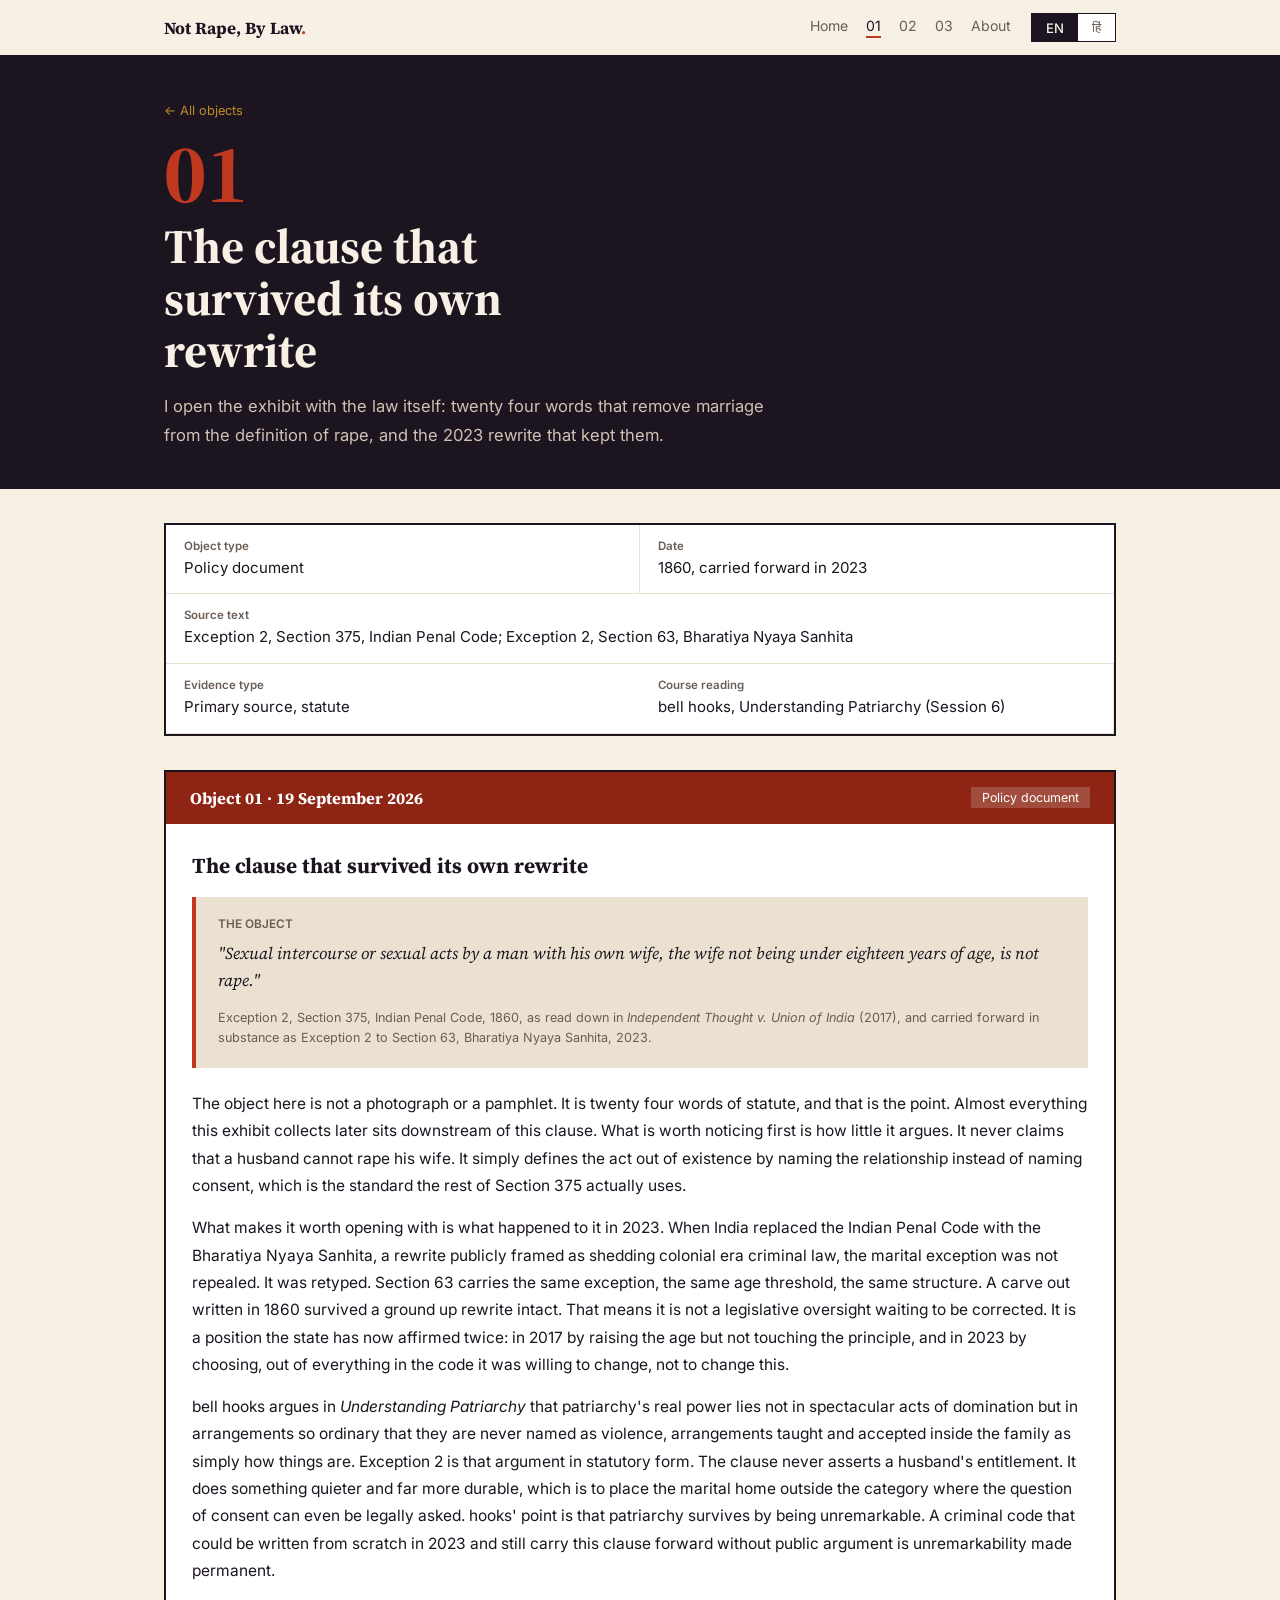
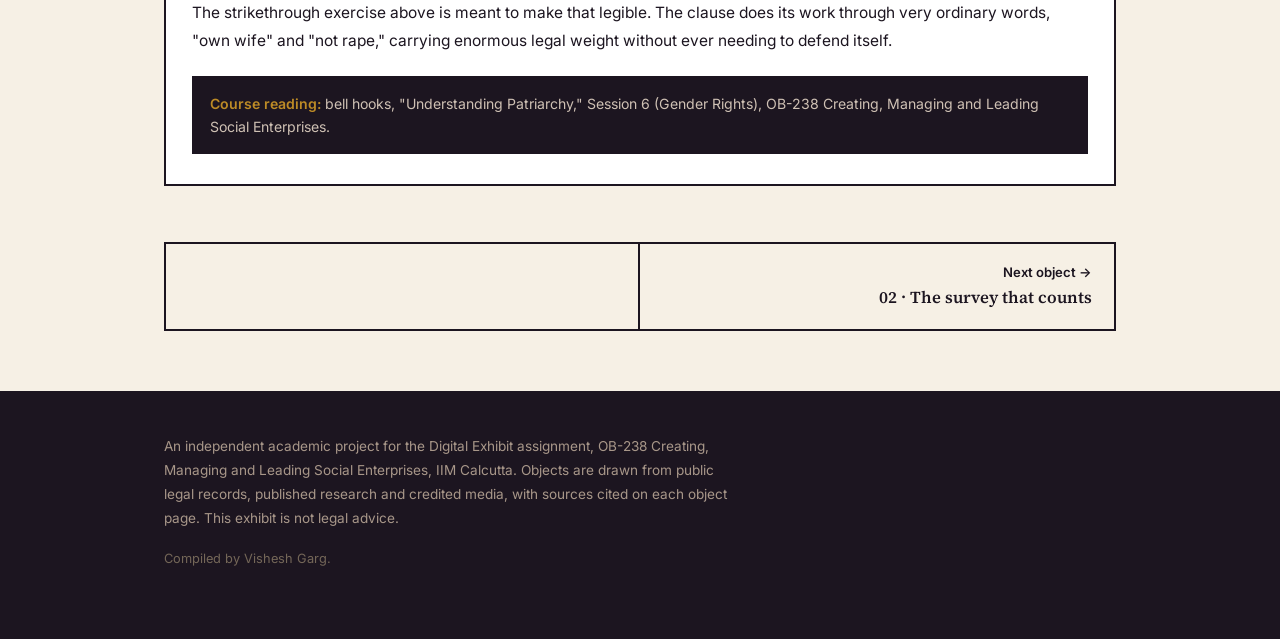
==== object-01.html @ ee9469d3 "Add files via upload" ====
<!DOCTYPE html>
<html lang="en">
<head>
<meta charset="UTF-8">
<meta name="viewport" content="width=device-width, initial-scale=1, viewport-fit=cover">
<title>Object 01. The clause that survived its own rewrite</title>
<link rel="preconnect" href="https://fonts.googleapis.com">
<link rel="preconnect" href="https://fonts.gstatic.com" crossorigin>
<link href="https://fonts.googleapis.com/css2?family=Source+Serif+4:ital,opsz,wght@0,8..60,400;0,8..60,600;0,8..60,700;1,8..60,400&family=Inter:wght@400;500;600;700&family=Tiro+Devanagari+Hindi:ital@0;1&display=swap" rel="stylesheet">
<link rel="stylesheet" href="styles.css">
</head>
<body class="lang-en">
<header class="nav">
  <div class="nav-in">
    <a class="brand" href="index.html">Not Rape, By Law<span class="dot">.</span></a>
    <div class="nav-right">
      <nav class="nav-links"><a href="index.html"><span data-lang="en">Home</span><span data-lang="hi">मुखपृष्ठ</span></a><a href="object-01.html" class="here"><span data-lang="en">01</span><span data-lang="hi">01</span></a><a href="object-02.html"><span data-lang="en">02</span><span data-lang="hi">02</span></a><a href="object-03.html"><span data-lang="en">03</span><span data-lang="hi">03</span></a><a href="index.html#about"><span data-lang="en">About</span><span data-lang="hi">परिचय</span></a></nav>
      <div class="lang-toggle" role="group" aria-label="Language">
        <button id="btn-en" class="on" onclick="setLang('en')">EN</button>
        <button id="btn-hi" onclick="setLang('hi')">हिं</button>
      </div>
    </div>
  </div>
</header>
<main id="top">
<section class="ohero"><div class="wrap">
  <p class="crumb"><a href="index.html#objects"><span data-lang="en">&larr; All objects</span><span data-lang="hi">&larr; सभी वस्तुएँ</span></a></p>
  <div class="bignum">01</div>
  <h1 data-lang="en">The clause that survived its own rewrite</h1><h1 data-lang="hi">वह धारा जो अपने ही पुनर्लेखन से बच निकली</h1>
  <p class="dek" data-lang="en">I open the exhibit with the law itself: twenty four words that remove marriage from the definition of rape, and the 2023 rewrite that kept them.</p><p class="dek" data-lang="hi">मैं प्रदर्शनी की शुरुआत कानून से करता हूँ: चौबीस शब्द जो विवाह को बलात्कार की परिभाषा से बाहर कर देते हैं, और 2023 का पुनर्लेखन जिसने उन्हें बनाए रखा।</p>
</div></section><section class="sec" style="padding-top:0"><div class="wrap"><div class="label-grid"><div class="lg-cell"><p class="k"><span data-lang="en">Object type</span><span data-lang="hi">वस्तु का प्रकार</span></p><p class="v"><span data-lang="en">Policy document</span><span data-lang="hi">नीति दस्तावेज़</span></p></div><div class="lg-cell"><p class="k"><span data-lang="en">Date</span><span data-lang="hi">तिथि</span></p><p class="v"><span data-lang="en">1860, carried forward in 2023</span><span data-lang="hi">1860, 2023 में आगे बढ़ाई गई</span></p></div><div class="lg-cell wide"><p class="k"><span data-lang="en">Source text</span><span data-lang="hi">मूल पाठ</span></p><p class="v"><span data-lang="en">Exception 2, Section 375, Indian Penal Code; Exception 2, Section 63, Bharatiya Nyaya Sanhita</span><span data-lang="hi">अपवाद 2, धारा 375, भारतीय दंड संहिता; अपवाद 2, धारा 63, भारतीय न्याय संहिता</span></p></div><div class="lg-cell"><p class="k"><span data-lang="en">Evidence type</span><span data-lang="hi">साक्ष्य का प्रकार</span></p><p class="v"><span data-lang="en">Primary source, statute</span><span data-lang="hi">प्राथमिक स्रोत, कानून</span></p></div><div class="lg-cell"><p class="k"><span data-lang="en">Course reading</span><span data-lang="hi">पाठ्यक्रम पठन</span></p><p class="v"><span data-lang="en">bell hooks, Understanding Patriarchy (Session 6)</span><span data-lang="hi">बेल हुक्स, अंडरस्टैंडिंग पैट्रिआर्की (सत्र 6)</span></p></div></div><div style="height:34px"></div><div class="card">
      <div class="card-top">
        <span class="card-no">
          <span data-lang="en">Object 01 · 19 September 2026</span>
          <span data-lang="hi">वस्तु 01 · 19 सितम्बर 2026</span>
        </span>
        <span class="card-kind">
          <span data-lang="en">Policy document</span><span data-lang="hi">नीति दस्तावेज़</span>
        </span>
      </div>
      <div class="card-body">
        <h3 data-lang="en">The clause that survived its own rewrite</h3>
        <h3 data-lang="hi">वह धारा जो अपने ही पुनर्लेखन से बच निकली</h3>

        <div class="obj">
          <p class="obj-label"><span data-lang="en">THE OBJECT</span><span data-lang="hi">वस्तु</span></p>
          <blockquote data-lang="en">
            "Sexual intercourse or sexual acts by a man with his own wife, the wife not
            being under eighteen years of age, is not rape."
          </blockquote>
          <blockquote data-lang="hi">
            "किसी पुरुष द्वारा अपनी ही पत्नी के साथ संभोग या यौन कृत्य, जबकि पत्नी अठारह वर्ष से कम
            आयु की न हो, बलात्कार नहीं है।"
          </blockquote>
          <cite>
            Exception 2, Section 375, Indian Penal Code, 1860, as read down in
            <em>Independent Thought v. Union of India</em> (2017), and carried forward in
            substance as Exception 2 to Section 63, Bharatiya Nyaya Sanhita, 2023.
          </cite>
        </div>

        <div class="body" data-lang="en">
          <p>
            The object here is not a photograph or a pamphlet. It is twenty four words of
            statute, and that is the point. Almost everything this exhibit collects later
            sits downstream of this clause. What is worth noticing first is how little it
            argues. It never claims that a husband cannot rape his wife. It simply defines
            the act out of existence by naming the relationship instead of naming consent,
            which is the standard the rest of Section 375 actually uses.
          </p>
          <p>
            What makes it worth opening with is what happened to it in 2023. When India
            replaced the Indian Penal Code with the Bharatiya Nyaya Sanhita, a rewrite
            publicly framed as shedding colonial era criminal law, the marital exception
            was not repealed. It was retyped. Section 63 carries the same exception, the
            same age threshold, the same structure. A carve out written in 1860 survived a
            ground up rewrite intact. That means it is not a legislative oversight waiting
            to be corrected. It is a position the state has now affirmed twice: in 2017 by
            raising the age but not touching the principle, and in 2023 by choosing, out
            of everything in the code it was willing to change, not to change this.
          </p>
          <p>
            bell hooks argues in <em>Understanding Patriarchy</em> that patriarchy's real
            power lies not in spectacular acts of domination but in arrangements so
            ordinary that they are never named as violence, arrangements taught and
            accepted inside the family as simply how things are. Exception 2 is that
            argument in statutory form. The clause never asserts a husband's entitlement.
            It does something quieter and far more durable, which is to place the marital
            home outside the category where the question of consent can even be legally
            asked. hooks' point is that patriarchy survives by being unremarkable. A
            criminal code that could be written from scratch in 2023 and still carry this
            clause forward without public argument is unremarkability made permanent.
          </p>
          <p>
            The strikethrough exercise above is meant to make that legible. The clause does
            its work through very ordinary words, "own wife" and "not rape," carrying
            enormous legal weight without ever needing to defend itself.
          </p>
        </div>

        <div class="body" data-lang="hi">
          <p>
            यहाँ प्रस्तुत वस्तु कोई तस्वीर या पर्चा नहीं है। यह कानून के चौबीस शब्द हैं, और यही
            इसकी अहमियत है। इस प्रदर्शनी में आगे जो कुछ आएगा, लगभग वह सब इसी धारा से निकलता है।
            सबसे पहले ध्यान देने की बात यह है कि यह धारा कितना कम तर्क देती है। यह कभी यह दावा नहीं
            करती कि पति अपनी पत्नी का बलात्कार कर ही नहीं सकता। यह बस सहमति का नाम लेने के बजाय
            रिश्ते का नाम लेकर उस कृत्य को परिभाषा से बाहर कर देती है, जबकि सहमति ही वह कसौटी है जो
            धारा 375 बाकी हर जगह इस्तेमाल करती है।
          </p>
          <p>
            इसे पहली वस्तु बनाने की वजह 2023 में घटी बात है। जब भारत ने भारतीय दंड संहिता की जगह
            भारतीय न्याय संहिता लाई, एक ऐसा पुनर्लेखन जिसे सार्वजनिक रूप से औपनिवेशिक आपराधिक कानून
            से मुक्ति के रूप में पेश किया गया, तब वैवाहिक अपवाद हटाया नहीं गया। उसे दोबारा टाइप कर
            दिया गया। धारा 63 वही अपवाद, वही आयु-सीमा, वही ढाँचा दोहराती है। 1860 में लिखा गया एक
            अपवाद पूरी तरह नए सिरे से लिखे गए कानून में ज्यों का त्यों बच गया। इसका अर्थ है कि यह
            कोई विधायी चूक नहीं है जो सुधार की प्रतीक्षा में हो। यह एक ऐसा रुख है जिसकी पुष्टि राज्य
            अब दो बार कर चुका है: 2017 में आयु बढ़ाकर, पर सिद्धांत को छुए बिना, और 2023 में, पूरे
            कानून में इतना कुछ बदलने को तैयार होते हुए भी इसे न बदलने का चुनाव करके।
          </p>
          <p>
            बेल हुक्स <em>अंडरस्टैंडिंग पैट्रिआर्की</em> में तर्क देती हैं कि पितृसत्ता की असली ताकत
            वर्चस्व के नाटकीय कृत्यों में नहीं, बल्कि उन व्यवस्थाओं में है जो इतनी सामान्य हैं कि
            उन्हें कभी हिंसा कहा ही नहीं जाता, जो परिवार के भीतर सिखाई और स्वीकारी जाती हैं, मानो
            चीज़ें ऐसी ही होती हैं। अपवाद 2 उसी तर्क का कानूनी रूप है। यह धारा पति के अधिकार का दावा
            कभी नहीं करती। यह उससे कहीं शांत और कहीं टिकाऊ काम करती है, वैवाहिक घर को उस श्रेणी से
            ही बाहर रख देती है जहाँ सहमति का सवाल कानूनी रूप से पूछा जा सके। हुक्स का मत है कि
            पितृसत्ता सामान्य दिखकर ही टिकती है। जो आपराधिक कानून 2023 में नए सिरे से लिखा जा सके और
            फिर भी इस धारा को बिना किसी सार्वजनिक बहस के आगे ले जाए, वह उसी सामान्यता को स्थायी बना
            देता है।
          </p>
          <p>
            ऊपर दिया गया स्ट्राइकथ्रू अभ्यास इसी को दिखाने के लिए है। यह धारा बेहद साधारण शब्दों,
            "अपनी ही पत्नी" और "बलात्कार नहीं", के ज़रिए इतना भारी कानूनी बोझ ढोती है, और उसके लिए
            कभी अपना बचाव करने की ज़रूरत भी महसूस नहीं करती।
          </p>
        </div>

        <div class="readtag">
          <strong><span data-lang="en">Course reading:</span><span data-lang="hi">पाठ्यक्रम पठन:</span></strong>
          <span data-lang="en">
            bell hooks, "Understanding Patriarchy," Session 6 (Gender Rights), OB-238
            Creating, Managing and Leading Social Enterprises.
          </span>
          <span data-lang="hi">
            बेल हुक्स, "अंडरस्टैंडिंग पैट्रिआर्की", सत्र 6 (जेंडर राइट्स), OB-238।
          </span>
        </div>
      </div>
    </div>

    <nav class="pager" aria-label="Objects"><span class="pg-empty" aria-hidden="true"></span><a href="object-02.html" class="right"><span data-lang="en">Next object &rarr;</span><span data-lang="hi">अगली वस्तु &rarr;</span><span class="pg-t"><span data-lang="en">02 · The survey that counts</span><span data-lang="hi">02 · वह सर्वेक्षण जो गिनता है</span></span></a></nav></div></section>
</main>
<footer>
  <div class="wrap">
    <p data-lang="en">An independent academic project for the Digital Exhibit assignment, OB-238 Creating, Managing and Leading Social Enterprises, IIM Calcutta. Objects are drawn from public legal records, published research and credited media, with sources cited on each object page. This exhibit is not legal advice.</p>
    <p data-lang="hi">यह OB-238 क्रिएटिंग, मैनेजिंग एंड लीडिंग सोशल एंटरप्राइजेज़, आईआईएम कलकत्ता के डिजिटल एग्ज़िबिट असाइनमेंट के लिए एक स्वतंत्र शैक्षणिक परियोजना है। वस्तुएँ सार्वजनिक कानूनी अभिलेखों, प्रकाशित शोध और श्रेय-सहित मीडिया से ली गई हैं, और स्रोत हर वस्तु के पृष्ठ पर दिए गए हैं। यह कानूनी सलाह नहीं है।</p>
    <p class="cr">Compiled by Vishesh Garg.</p>
  </div>
</footer>
<script src="site.js"></script>

</body>
</html>
---- styles.css ----
:root{
    --night:#1C1520;
    --ivory:#F6F0E5;
    --ivory2:#EBE1D0;
    --haldi:#BD8B26;
    --mehendi:#4E6144;
    --sindoor:#C0391F;
    --sindoor-dp:#8E2413;
    --ash:#6A5D55;
    --hair:#D7C9B4;
    --serif:'Source Serif 4',Georgia,serif;
    --sans:'Inter',-apple-system,'Segoe UI',sans-serif;
    --deva:'Tiro Devanagari Hindi','Noto Sans Devanagari',serif;
    box-sizing:border-box;
    padding-top:env(safe-area-inset-top,0px);
    padding-bottom:env(safe-area-inset-bottom,0px);
  }
  *{box-sizing:inherit}
  html{scroll-behavior:smooth;scroll-padding-top:calc(76px + env(safe-area-inset-top,0px))}
  body{margin:0;background:var(--ivory);color:var(--night);font-family:var(--sans)}
  ::selection{background:var(--sindoor);color:#fff}
  img,svg{max-width:100%;display:block}
  .wrap{max-width:1000px;margin:0 auto;padding:0 24px}

  [data-lang]{display:none}
  body.lang-en [data-lang="en"]{display:block}
  body.lang-hi [data-lang="hi"]{display:block}
  span[data-lang],em[data-lang]{display:none}
  body.lang-en span[data-lang="en"],body.lang-en em[data-lang="en"]{display:inline}
  body.lang-hi span[data-lang="hi"],body.lang-hi em[data-lang="hi"]{display:inline}
  body.lang-hi [data-lang="hi"]{font-family:var(--deva);line-height:1.8}

  header.nav{position:sticky;top:env(safe-area-inset-top,0px);z-index:60;background:rgba(246,240,229,.96);backdrop-filter:blur(8px);border-bottom:2px solid var(--night)}
  .nav-in{max-width:1000px;margin:0 auto;padding:13px 24px;display:flex;justify-content:space-between;align-items:center;gap:14px;flex-wrap:wrap}
  .brand{font-family:var(--serif);font-weight:700;font-size:1.06rem;text-decoration:none;color:var(--night)}
  .brand .dot{color:var(--sindoor)}
  .nav-right{display:flex;align-items:center;gap:20px;flex-wrap:wrap}
  .nav-links{display:flex;gap:18px;font-size:.88rem}
  .nav-links a{text-decoration:none;color:var(--ash);padding-bottom:2px;border-bottom:2px solid transparent;transition:.15s}
  .nav-links a:hover{color:var(--night);border-color:var(--sindoor)}
  .lang-toggle{display:flex;border:1.5px solid var(--night);overflow:hidden;background:#fff}
  .lang-toggle button{border:0;background:none;padding:5px 14px;font-size:.82rem;cursor:pointer;color:var(--ash);font-family:var(--sans);font-weight:500}
  .lang-toggle button.on{background:var(--night);color:var(--ivory)}
  .lang-toggle button:focus-visible{outline:2px solid var(--sindoor);outline-offset:2px}

  /* HERO */
  .hero{background:var(--night);color:var(--ivory);padding:54px 0 0;position:relative;overflow:hidden}
  .hero-grid{display:grid;grid-template-columns:1.12fr .88fr;gap:46px;align-items:end;position:relative}
  @media(max-width:780px){.hero-grid{grid-template-columns:1fr;gap:30px}}
  .kicker{font-size:.8rem;color:var(--haldi);font-weight:600;margin:0 0 15px}
  .hero h1{font-family:var(--serif);font-size:clamp(2rem,4.8vw,3.3rem);line-height:1.06;font-weight:700;margin:0 0 22px;letter-spacing:-.015em;max-width:16ch}
  body.lang-hi .hero h1{font-family:var(--deva);font-size:clamp(1.55rem,3.6vw,2.35rem);line-height:1.45}
  .hero .lede{font-size:1.02rem;line-height:1.72;color:#CFC1B4;max-width:52ch;margin:0 0 36px}
  .hero-poster img{width:100%;box-shadow:0 -4px 50px rgba(0,0,0,.55)}
  .poster-cap{font-size:.74rem;color:#948479;padding:11px 0 14px;line-height:1.55}

  /* CHAIN MOTIF BANDS */
  .chainband{background:var(--night);padding:0 0 10px;overflow:hidden}
  .chainband svg{width:100%;height:auto;display:block}
  .motif-cap{max-width:1000px;margin:0 auto;padding:6px 24px 16px;font-size:.73rem;color:#8E8075;line-height:1.55}
  .divider{background:var(--ivory2);border-top:2px solid var(--night);border-bottom:2px solid var(--night);padding:16px 0;margin:60px 0 0}
  .divider svg{width:100%;max-width:820px;margin:0 auto;height:auto}

  /* TILES */
  .tiles{display:grid;grid-template-columns:repeat(4,1fr);border-top:2px solid var(--night);border-bottom:2px solid var(--night)}
  @media(max-width:820px){.tiles{grid-template-columns:repeat(2,1fr)}}
  @media(max-width:460px){.tiles{grid-template-columns:1fr}}
  .tile{position:relative;padding:28px 22px 36px;text-decoration:none;color:#fff;display:block;transition:filter .2s;border-right:2px solid var(--night);overflow:hidden}
  .tile:last-child{border-right:0}
  @media(max-width:820px){.tile:nth-child(2n){border-right:0}.tile:nth-child(-n+2){border-bottom:2px solid var(--night)}}
  @media(max-width:460px){.tile{border-right:0;border-bottom:2px solid var(--night)}.tile:last-child{border-bottom:0}}
  .tile:hover{filter:brightness(1.13)}
  .tile:focus-visible{outline:3px solid var(--haldi);outline-offset:-3px}
  .t1{background:var(--sindoor-dp)} .t2{background:#2E2436} .t3{background:var(--mehendi)} .t4{background:var(--haldi)}
  .tile .ic{width:34px;height:34px;margin-bottom:14px;opacity:.88}
  .tile h3{font-family:var(--serif);font-size:1.12rem;font-weight:700;margin:0 0 8px;line-height:1.25}
  body.lang-hi .tile h3{font-family:var(--deva);font-size:1rem}
  .tile p{font-size:.85rem;line-height:1.55;margin:0;opacity:.93}

  /* SECTIONS */
  .sec{padding:60px 0 0}
  .sec-head h2{font-family:var(--serif);font-size:1.72rem;font-weight:700;margin:0 0 10px;letter-spacing:-.01em}
  body.lang-hi .sec-head h2{font-family:var(--deva);font-size:1.45rem}
  .sec-head .sub{color:var(--ash);max-width:60ch;line-height:1.65;margin:0 0 32px;font-size:.96rem}

  .two{display:grid;grid-template-columns:1fr 1fr;gap:36px}
  @media(max-width:680px){.two{grid-template-columns:1fr}}
  .two h3{font-family:var(--serif);font-size:1.08rem;font-weight:700;margin:0 0 9px}
  body.lang-hi .two h3{font-family:var(--deva)}
  .two p{color:var(--ash);line-height:1.72;font-size:.95rem;margin:0}

  /* STATUTE */
  .statute-box{background:var(--night);color:var(--ivory);padding:34px 32px 30px;position:relative;overflow:hidden;border:2px solid var(--night)}
  .si-label{font-size:.76rem;color:var(--haldi);margin:0 0 18px}
  .si-text{font-family:var(--serif);font-size:clamp(1.06rem,2.4vw,1.36rem);line-height:1.65;font-style:italic;margin:0}
  body.lang-hi .si-text{font-family:var(--deva);font-style:normal;line-height:1.9}
  .si-strike{cursor:pointer;border-bottom:1px dotted #8c8376;transition:color .25s;padding:0 1px}
  .si-strike:hover{color:#E7A38F}
  .si-strike.struck{color:#8c8376;text-decoration:line-through;text-decoration-color:var(--sindoor);text-decoration-thickness:3px}
  .si-note{margin:16px 0 0;font-size:.9rem;line-height:1.68;color:#D6C8BA;min-height:70px;border-left:3px solid var(--sindoor);padding-left:15px}
  .si-note:empty{border-left-color:#362C3C}
  body.lang-hi .si-note{font-family:var(--deva)}
  .si-hint{font-size:.77rem;color:#8E8075;margin:16px 0 0}

  /* TIMELINE */
  .lawbox{border:2px solid var(--night);background:#fff;padding:30px 26px 12px}
  .track{position:relative;height:3px;background:var(--ivory2);margin:0 10px}
  .pts{display:flex;justify-content:space-between;margin:0 0 22px}
  .pt{display:flex;flex-direction:column;align-items:center;width:19%;cursor:pointer;background:none;border:0;padding:0;font-family:var(--sans)}
  .pt .lnk{width:26px;height:15px;border:2.5px solid var(--ash);border-radius:8px;margin-top:-9px;margin-bottom:11px;transition:.18s;background:#fff}
  .pt:hover .lnk,.pt.on .lnk{border-color:var(--sindoor);background:var(--sindoor)}
  .pt .y{font-size:.83rem;font-weight:700;color:var(--ash);transition:.18s}
  .pt.on .y{color:var(--sindoor)}
  .pt:focus-visible{outline:2px solid var(--sindoor);outline-offset:3px}
  .lawdet{border-top:2px solid var(--ivory2);padding:22px 2px 26px;font-size:.94rem;line-height:1.72;min-height:132px}
  .lawdet strong{font-family:var(--serif);font-size:1.06rem;display:block;margin-bottom:8px;color:var(--sindoor-dp)}
  body.lang-hi .lawdet,body.lang-hi .lawdet strong{font-family:var(--deva)}
  @media(max-width:620px){.pts{flex-wrap:wrap;gap:18px 0}.pt{width:33%}.track{display:none}}

  /* ARCHIVE */
  .counter{display:inline-block;background:var(--night);color:var(--ivory);font-size:.78rem;font-weight:600;padding:5px 14px;margin-bottom:18px}
  .card{border:2px solid var(--night);background:#fff;margin-bottom:26px}
  .card-top{background:var(--sindoor-dp);color:#fff;padding:15px 24px;display:flex;justify-content:space-between;align-items:center;gap:12px;flex-wrap:wrap}
  .card-top.next{background:#2E2436}
  .card-no{font-family:var(--serif);font-size:1.02rem;font-weight:700}
  .card-kind{font-size:.78rem;background:rgba(255,255,255,.18);padding:3px 11px}
  .card-body{padding:28px 26px 30px}
  .card-body h3{font-family:var(--serif);font-size:1.34rem;font-weight:700;margin:0 0 18px;line-height:1.3}
  body.lang-hi .card-body h3{font-family:var(--deva);font-size:1.18rem}
  .obj{background:var(--ivory2);border-left:4px solid var(--sindoor);padding:20px 22px;margin-bottom:22px}
  .obj-label{font-size:.74rem;color:var(--ash);margin:0 0 10px;font-weight:600}
  .obj blockquote{margin:0;font-family:var(--serif);font-style:italic;font-size:1.04rem;line-height:1.6}
  body.lang-hi .obj blockquote{font-family:var(--deva);font-style:normal}
  .obj cite{display:block;font-style:normal;font-family:var(--sans);font-size:.79rem;color:var(--ash);margin-top:13px;line-height:1.6}
  .body p{line-height:1.76;font-size:.97rem;margin:0 0 15px}
  .body p:last-child{margin-bottom:0}
  .readtag{margin-top:22px;padding:16px 18px;background:var(--night);color:#CFC1B4;font-size:.88rem;line-height:1.65}
  .readtag strong{color:var(--haldi);font-weight:600}
  .nextnote{font-size:.95rem;line-height:1.76;color:var(--ash)}

  /* DATA VIZ */
  .datapanel{background:#fff;border:2px solid var(--night);margin:22px 0;padding:0;overflow:hidden}
  .dp-head{background:var(--night);color:var(--ivory);padding:14px 22px;font-size:.82rem;font-weight:600}
  .dp-body{padding:24px 22px 20px}
  .bigstat{display:grid;grid-template-columns:auto 1fr;gap:22px;align-items:center;padding:22px}
  .bigstat .num{font-family:var(--serif);font-size:clamp(2.6rem,6vw,4rem);font-weight:700;color:var(--sindoor);line-height:1}
  .bigstat .desc{font-size:.95rem;line-height:1.65;color:var(--ash)}
  @media(max-width:500px){.bigstat{grid-template-columns:1fr;text-align:center}}
  .hbar{margin:10px 0 14px}
  .hbar-row{display:flex;align-items:center;gap:12px;margin:0 0 12px}
  .hbar-label{width:110px;flex-shrink:0;font-size:.84rem;text-align:right;color:var(--ash)}
  @media(max-width:500px){.hbar-label{width:80px;font-size:.78rem}}
  .hbar-track{flex:1;height:28px;background:var(--ivory2);position:relative;overflow:hidden}
  .hbar-fill{height:100%;display:flex;align-items:center;padding:0 10px;font-size:.82rem;font-weight:600;color:#fff;white-space:nowrap;transition:width .6s}
  .hbar-fill.physical{background:var(--sindoor);width:56.6%}
  .hbar-fill.emotional{background:var(--haldi);width:28.2%;color:var(--night)}
  .hbar-fill.sexual{background:var(--night);width:12.2%}
  .compare{display:grid;grid-template-columns:1fr 1fr;gap:16px;margin:8px 0 10px}
  @media(max-width:500px){.compare{grid-template-columns:1fr}}
  .cmp-card{border:1.5px solid var(--hair);padding:16px 18px}
  .cmp-card .cmp-label{font-size:.78rem;color:var(--ash);margin:0 0 6px}
  .cmp-card .cmp-nums{display:flex;align-items:baseline;gap:10px}
  .cmp-card .cmp-hi{font-family:var(--serif);font-size:1.5rem;font-weight:700;color:var(--sindoor)}
  .cmp-card .cmp-lo{font-family:var(--serif);font-size:1.5rem;font-weight:700;color:var(--mehendi)}
  .cmp-card .cmp-vs{font-size:.82rem;color:var(--ash)}
  .dp-cite{font-size:.74rem;color:var(--ash);padding:0 22px 16px;line-height:1.55}

  footer{background:var(--night);color:#A89789;padding:44px 0 56px;margin-top:60px}
  footer p{font-size:.85rem;line-height:1.75;max-width:64ch;margin:0 0 12px}
  footer .cr{font-size:.8rem;color:#746758;margin-top:18px}
  body.lang-hi footer p{font-family:var(--deva)}

  /* ===== MULTI-PAGE + OBJECT PAGES ===== */
  .nav-links a.here{color:var(--night);border-color:var(--sindoor)}

  /* timeline: scrollable row of years */
  .track{display:none}
  .pts{display:flex;gap:0;overflow-x:auto;margin:0 0 20px;padding:0 0 6px;border-top:3px solid var(--ivory2);-webkit-overflow-scrolling:touch}
  .pt{flex:1 0 64px;width:auto}
  @media(max-width:620px){.pts{flex-wrap:nowrap;gap:0}.pt{width:auto}}

  /* object cards on home */
  .objgrid{display:grid;grid-template-columns:repeat(2,1fr);gap:0;border:2px solid var(--night)}
  @media(max-width:700px){.objgrid{grid-template-columns:1fr}}
  .objcard{display:block;text-decoration:none;color:var(--night);background:#fff;padding:26px 24px 28px;border-right:2px solid var(--night);border-bottom:2px solid var(--night);transition:background .15s}
  .objcard:nth-child(2n){border-right:0}
  .objcard:nth-last-child(-n+2){border-bottom:0}
  @media(max-width:700px){.objcard{border-right:0!important;border-bottom:2px solid var(--night)!important}.objcard:last-child{border-bottom:0!important}}
  a.objcard:hover{background:var(--ivory2)}
  a.objcard:focus-visible{outline:3px solid var(--haldi);outline-offset:-3px}
  .objcard .ob-no{font-family:var(--serif);font-size:2.2rem;font-weight:700;color:var(--sindoor);line-height:1;margin-bottom:12px}
  .objcard.soon .ob-no{color:var(--hair)}
  .objcard .ob-kind{font-size:.74rem;font-weight:600;color:var(--ash);margin-bottom:8px}
  .objcard h3{font-family:var(--serif);font-size:1.18rem;font-weight:700;margin:0 0 10px;line-height:1.3}
  body.lang-hi .objcard h3{font-family:var(--deva);font-size:1.05rem}
  .objcard p{font-size:.9rem;line-height:1.62;color:var(--ash);margin:0 0 14px}
  .objcard .go{font-size:.84rem;font-weight:600;color:var(--sindoor-dp)}

  /* object page hero */
  .ohero{background:var(--night);color:var(--ivory);padding:46px 0 40px}
  .ohero .crumb{font-size:.8rem;margin:0 0 18px}
  .ohero .crumb a{color:var(--haldi);text-decoration:none}
  .ohero .crumb a:hover{text-decoration:underline}
  .ohero .bignum{font-family:var(--serif);font-size:clamp(3rem,8vw,5.2rem);font-weight:700;color:var(--sindoor);line-height:.9;margin:0 0 10px}
  .ohero h1{font-family:var(--serif);font-size:clamp(1.9rem,4.6vw,3rem);line-height:1.08;font-weight:700;margin:0 0 16px;max-width:20ch}
  body.lang-hi .ohero h1{font-family:var(--deva);font-size:clamp(1.5rem,3.6vw,2.3rem);line-height:1.45}
  .ohero .dek{font-size:1.04rem;line-height:1.7;color:#CFC1B4;max-width:60ch;margin:0}

  /* museum label */
  .label-grid{display:grid;grid-template-columns:repeat(2,1fr);border:2px solid var(--night);background:#fff;margin:34px 0 0}
  @media(max-width:620px){.label-grid{grid-template-columns:1fr}}
  .lg-cell{padding:14px 18px;border-bottom:1.5px solid var(--ivory2);border-right:1.5px solid var(--ivory2)}
  .lg-cell:nth-child(2n){border-right:0}
  .lg-cell .k{font-size:.72rem;font-weight:600;color:var(--ash);margin:0 0 4px}
  .lg-cell .v{font-size:.94rem;line-height:1.5;margin:0}
  .lg-cell.wide{grid-column:1/-1;border-right:0}

  /* stat strip */
  .stats{display:grid;grid-template-columns:repeat(3,1fr);border:2px solid var(--night);border-top:0;background:var(--ivory2)}
  @media(max-width:620px){.stats{grid-template-columns:1fr}}
  .stat{padding:20px 18px;border-right:1.5px solid var(--hair)}
  .stat:last-child{border-right:0}
  @media(max-width:620px){.stat{border-right:0;border-bottom:1.5px solid var(--hair)}.stat:last-child{border-bottom:0}}
  .stat .n{font-family:var(--serif);font-size:2rem;font-weight:700;color:var(--sindoor);line-height:1}
  .stat .t{font-size:.84rem;line-height:1.55;color:var(--ash);margin-top:8px}

  /* prose block */
  .prose{max-width:68ch}
  .prose p{line-height:1.8;font-size:1rem;margin:0 0 16px}
  .prose h3{font-family:var(--serif);font-size:1.2rem;margin:26px 0 10px}
  body.lang-hi .prose h3{font-family:var(--deva)}
  .pull{border-left:4px solid var(--sindoor);padding:6px 0 6px 18px;margin:22px 0;font-family:var(--serif);font-size:1.2rem;line-height:1.5;font-style:italic}
  body.lang-hi .pull{font-family:var(--deva);font-style:normal}

  /* evidence slider */
  .slider{border:2px solid var(--night);background:#fff}
  .sl-top{display:flex;justify-content:space-between;align-items:center;background:var(--night);color:var(--ivory);padding:12px 18px;gap:10px;flex-wrap:wrap}
  .sl-count{font-size:.82rem;font-weight:600}
  .sl-btns{display:flex;gap:8px}
  .sl-btns button{background:transparent;color:var(--ivory);border:1.5px solid var(--ivory);padding:6px 14px;font-family:var(--sans);font-size:.84rem;cursor:pointer}
  .sl-btns button:hover{background:var(--ivory);color:var(--night)}
  .sl-btns button:disabled{opacity:.35;cursor:default;background:transparent;color:var(--ivory)}
  .sl-btns button:focus-visible{outline:2px solid var(--haldi);outline-offset:2px}
  .sl-body{padding:26px 24px 22px;min-height:260px}
  .sl-year{font-family:var(--serif);font-size:2.6rem;font-weight:700;color:var(--sindoor);line-height:1;margin:0 0 6px}
  .sl-who{font-size:.86rem;font-weight:600;color:var(--ash);margin:0 0 14px}
  .sl-said{font-family:var(--serif);font-size:1.12rem;line-height:1.6;margin:0 0 14px}
  body.lang-hi .sl-said{font-family:var(--deva)}
  .sl-tags{display:flex;gap:6px;flex-wrap:wrap;margin:0 0 14px}
  .sl-tag{font-size:.72rem;font-weight:600;padding:3px 10px;border:1.5px solid var(--night)}
  .sl-why{font-size:.92rem;line-height:1.7;color:var(--ash);margin:0;border-top:1.5px solid var(--ivory2);padding-top:12px}
  .sl-why strong{color:var(--night)}
  .sl-src{font-size:.76rem;color:var(--ash);margin:12px 0 0}
  .sl-src a{color:var(--sindoor-dp)}
  .sl-dots{display:flex;gap:6px;padding:0 24px 20px;flex-wrap:wrap}
  .sl-dots button{width:30px;height:10px;border:1.5px solid var(--night);background:#fff;cursor:pointer;padding:0}
  .sl-dots button.on{background:var(--sindoor);border-color:var(--sindoor)}

  /* argument tabs */
  .tabs{display:flex;flex-wrap:wrap;border:2px solid var(--night);border-bottom:0}
  .tabs button{flex:1 1 150px;background:#fff;border:0;border-right:1.5px solid var(--night);border-bottom:2px solid var(--night);padding:13px 12px;font-family:var(--sans);font-size:.85rem;font-weight:600;color:var(--ash);cursor:pointer;text-align:left}
  .tabs button:last-child{border-right:0}
  .tabs button.on{background:var(--sindoor-dp);color:#fff}
  .tabs button:focus-visible{outline:3px solid var(--haldi);outline-offset:-3px}
  body.lang-hi .tabs button{font-family:var(--deva);font-weight:400}
  .tabpanel{border:2px solid var(--night);border-top:0;background:#fff;padding:24px 24px 26px}
  .tp-row{display:grid;grid-template-columns:150px 1fr;gap:16px;padding:12px 0;border-bottom:1.5px solid var(--ivory2)}
  .tp-row:last-child{border-bottom:0}
  @media(max-width:560px){.tp-row{grid-template-columns:1fr;gap:4px}}
  .tp-k{font-size:.76rem;font-weight:600;color:var(--ash)}
  .tp-v{font-size:.95rem;line-height:1.7}
  .tp-v.mine{font-family:var(--serif);font-style:italic}
  body.lang-hi .tp-v.mine{font-family:var(--deva);font-style:normal}

  /* remedy navigator */
  .navi-q{display:flex;gap:0;border:2px solid var(--night);margin:0 0 18px;flex-wrap:wrap}
  .navi-q button{flex:1 1 200px;background:#fff;border:0;border-right:2px solid var(--night);padding:14px;font-family:var(--sans);font-size:.9rem;font-weight:600;cursor:pointer;color:var(--ash)}
  .navi-q button:last-child{border-right:0}
  .navi-q button.on{background:var(--night);color:var(--ivory)}
  .navi-q button:focus-visible{outline:3px solid var(--haldi);outline-offset:-3px}
  body.lang-hi .navi-q button{font-family:var(--deva);font-weight:400}
  .routes{display:grid;grid-template-columns:repeat(2,1fr);gap:14px}
  @media(max-width:620px){.routes{grid-template-columns:1fr}}
  .route{border:2px solid var(--night);background:#fff;padding:16px 18px}
  .route .rt-head{display:flex;justify-content:space-between;gap:10px;align-items:flex-start;margin:0 0 8px}
  .route .rt-name{font-family:var(--serif);font-size:1.02rem;font-weight:700;line-height:1.3}
  body.lang-hi .route .rt-name{font-family:var(--deva)}
  .badge{font-size:.7rem;font-weight:700;padding:3px 9px;white-space:nowrap;border:1.5px solid}
  .b-no{color:#fff;background:var(--sindoor);border-color:var(--sindoor)}
  .b-yes{color:#fff;background:var(--mehendi);border-color:var(--mehendi)}
  .b-part{color:var(--night);background:var(--haldi);border-color:var(--haldi)}
  .b-open{color:var(--night);background:#fff;border-color:var(--night)}
  .route p{font-size:.88rem;line-height:1.62;color:var(--ash);margin:0}
  .route.missing{border-color:var(--sindoor);background:#FBEDEA}
  .navi-foot{margin:18px 0 0;padding:16px 18px;background:var(--night);color:var(--ivory);font-family:var(--serif);font-size:1.06rem;line-height:1.6}
  body.lang-hi .navi-foot{font-family:var(--deva)}

  /* sources + pager */
  .srclist{list-style:none;padding:0;margin:0;border-top:2px solid var(--night)}
  .srclist li{padding:12px 0;border-bottom:1.5px solid var(--ivory2);font-size:.88rem;line-height:1.6}
  .srclist a{color:var(--sindoor-dp)}
  .pager{display:grid;grid-template-columns:1fr 1fr;border:2px solid var(--night);margin:56px 0 0}
  .pager > a,.pager > .pg-empty{display:block;padding:20px 22px;text-decoration:none;color:var(--night);font-size:.82rem;font-weight:600}
  .pager > :first-child{border-right:2px solid var(--night)}
  .pager > a:hover{background:var(--ivory2)}
  .pager > a:focus-visible{outline:3px solid var(--haldi);outline-offset:-3px}
  .pager .pg-t{display:block;font-family:var(--serif);font-size:1.05rem;margin-top:6px}
  body.lang-hi .pager .pg-t{font-family:var(--deva)}
  .pager > .right{text-align:right}
  .statusbar{background:var(--haldi);color:var(--night);font-size:.86rem;font-weight:600;padding:10px 0;border-bottom:2px solid var(--night)}
  body.lang-hi .statusbar{font-family:var(--deva)}
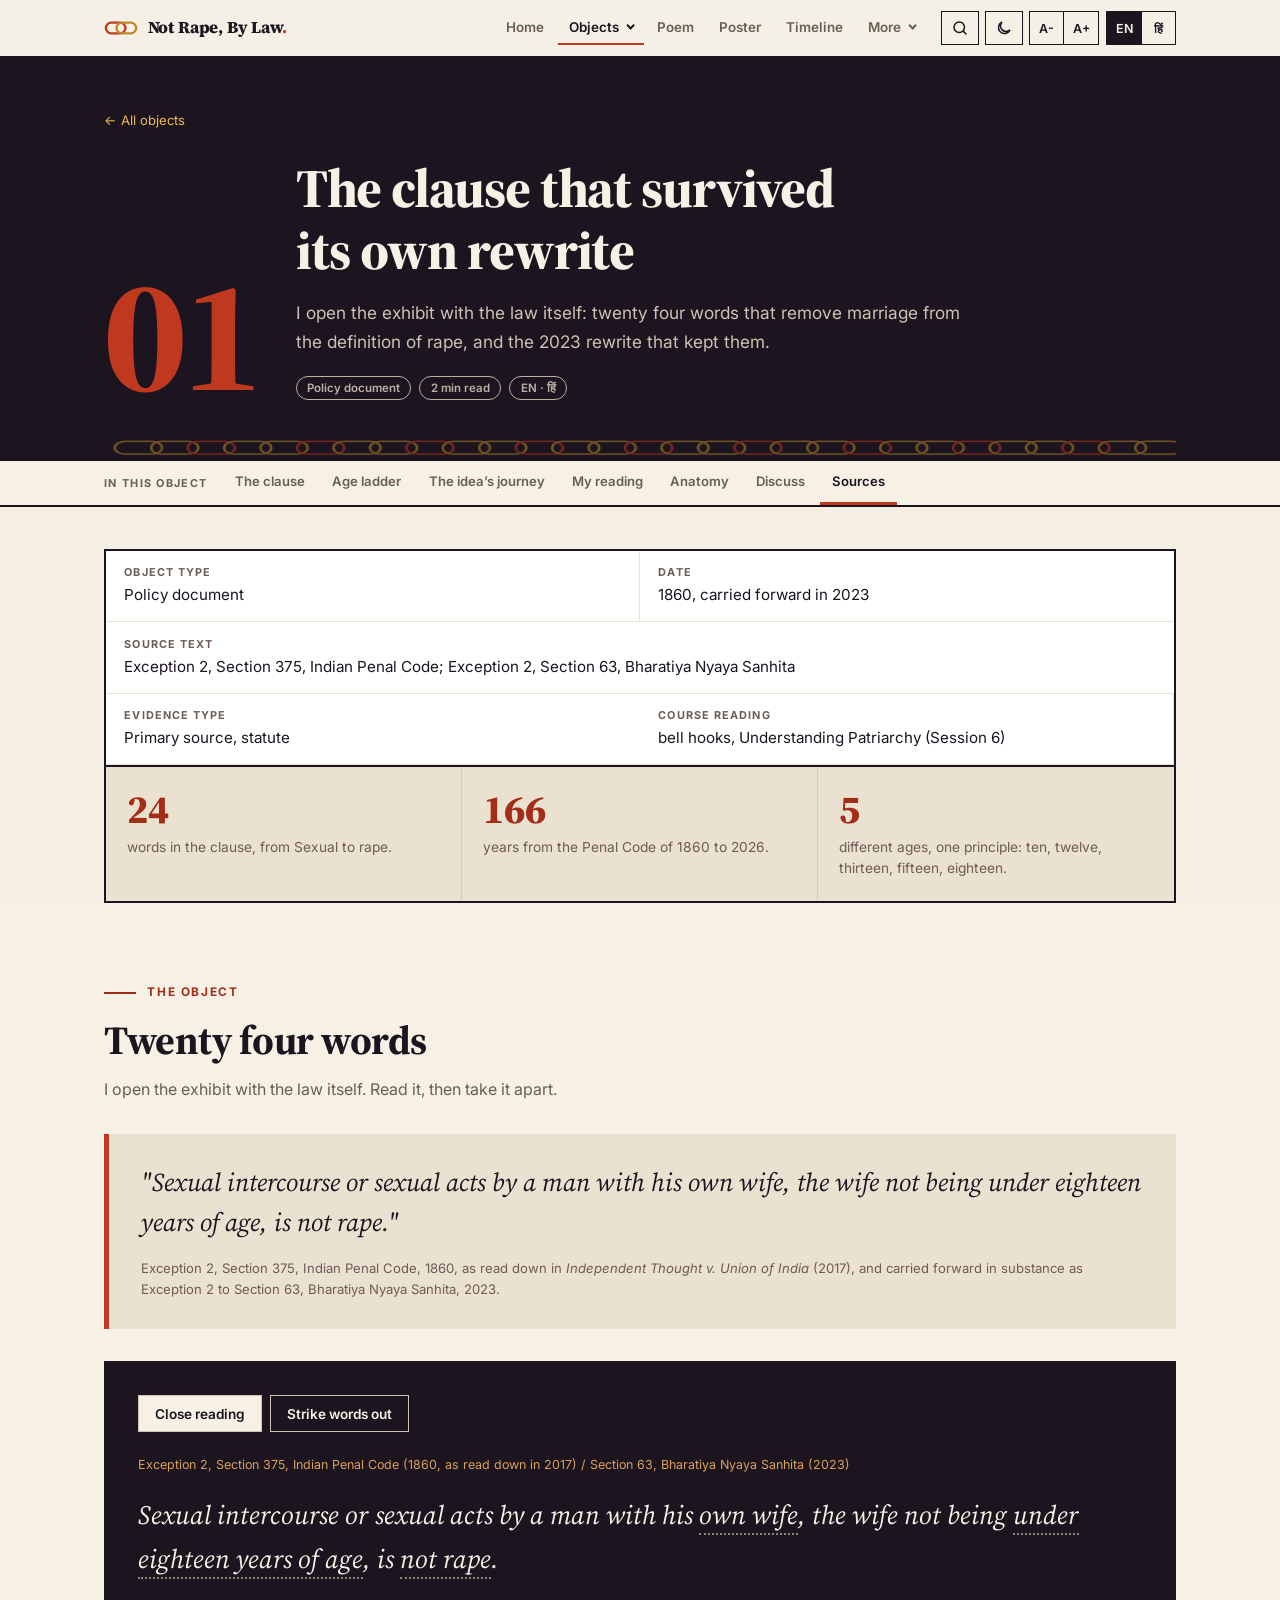
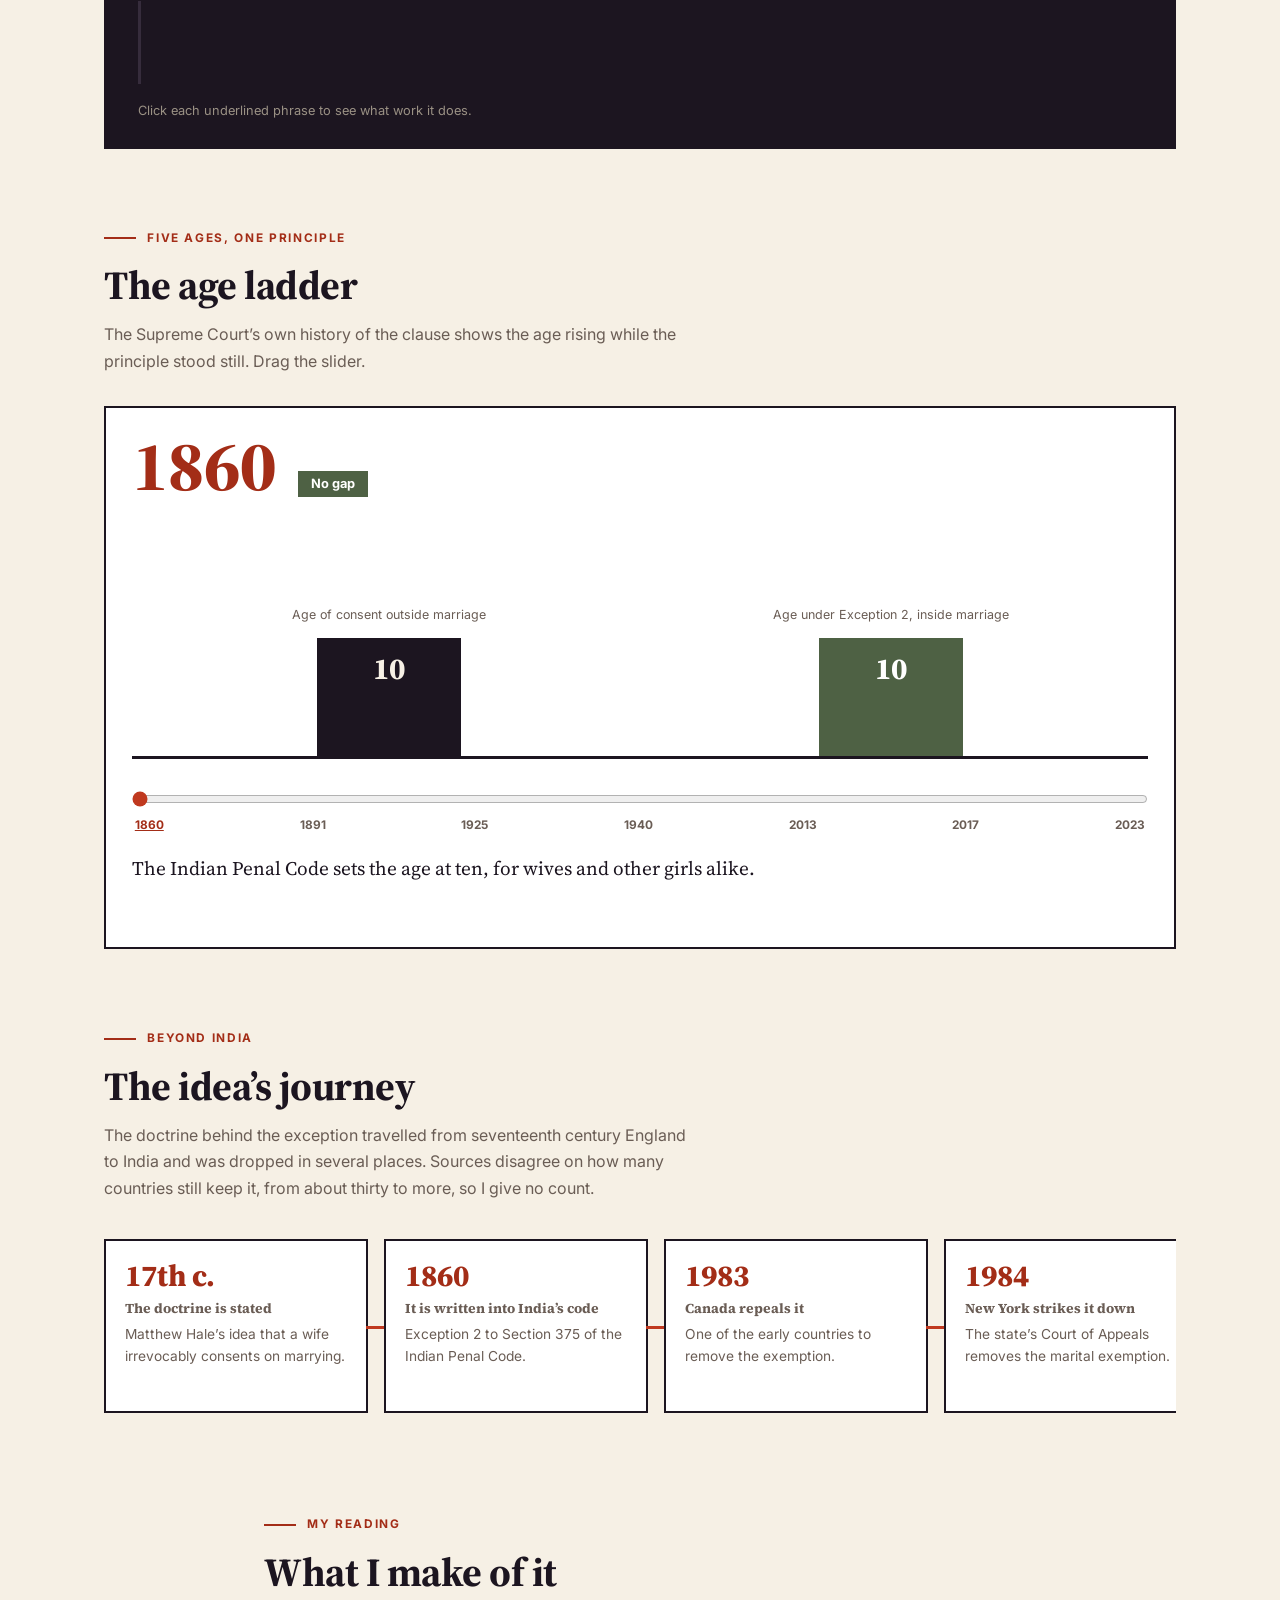
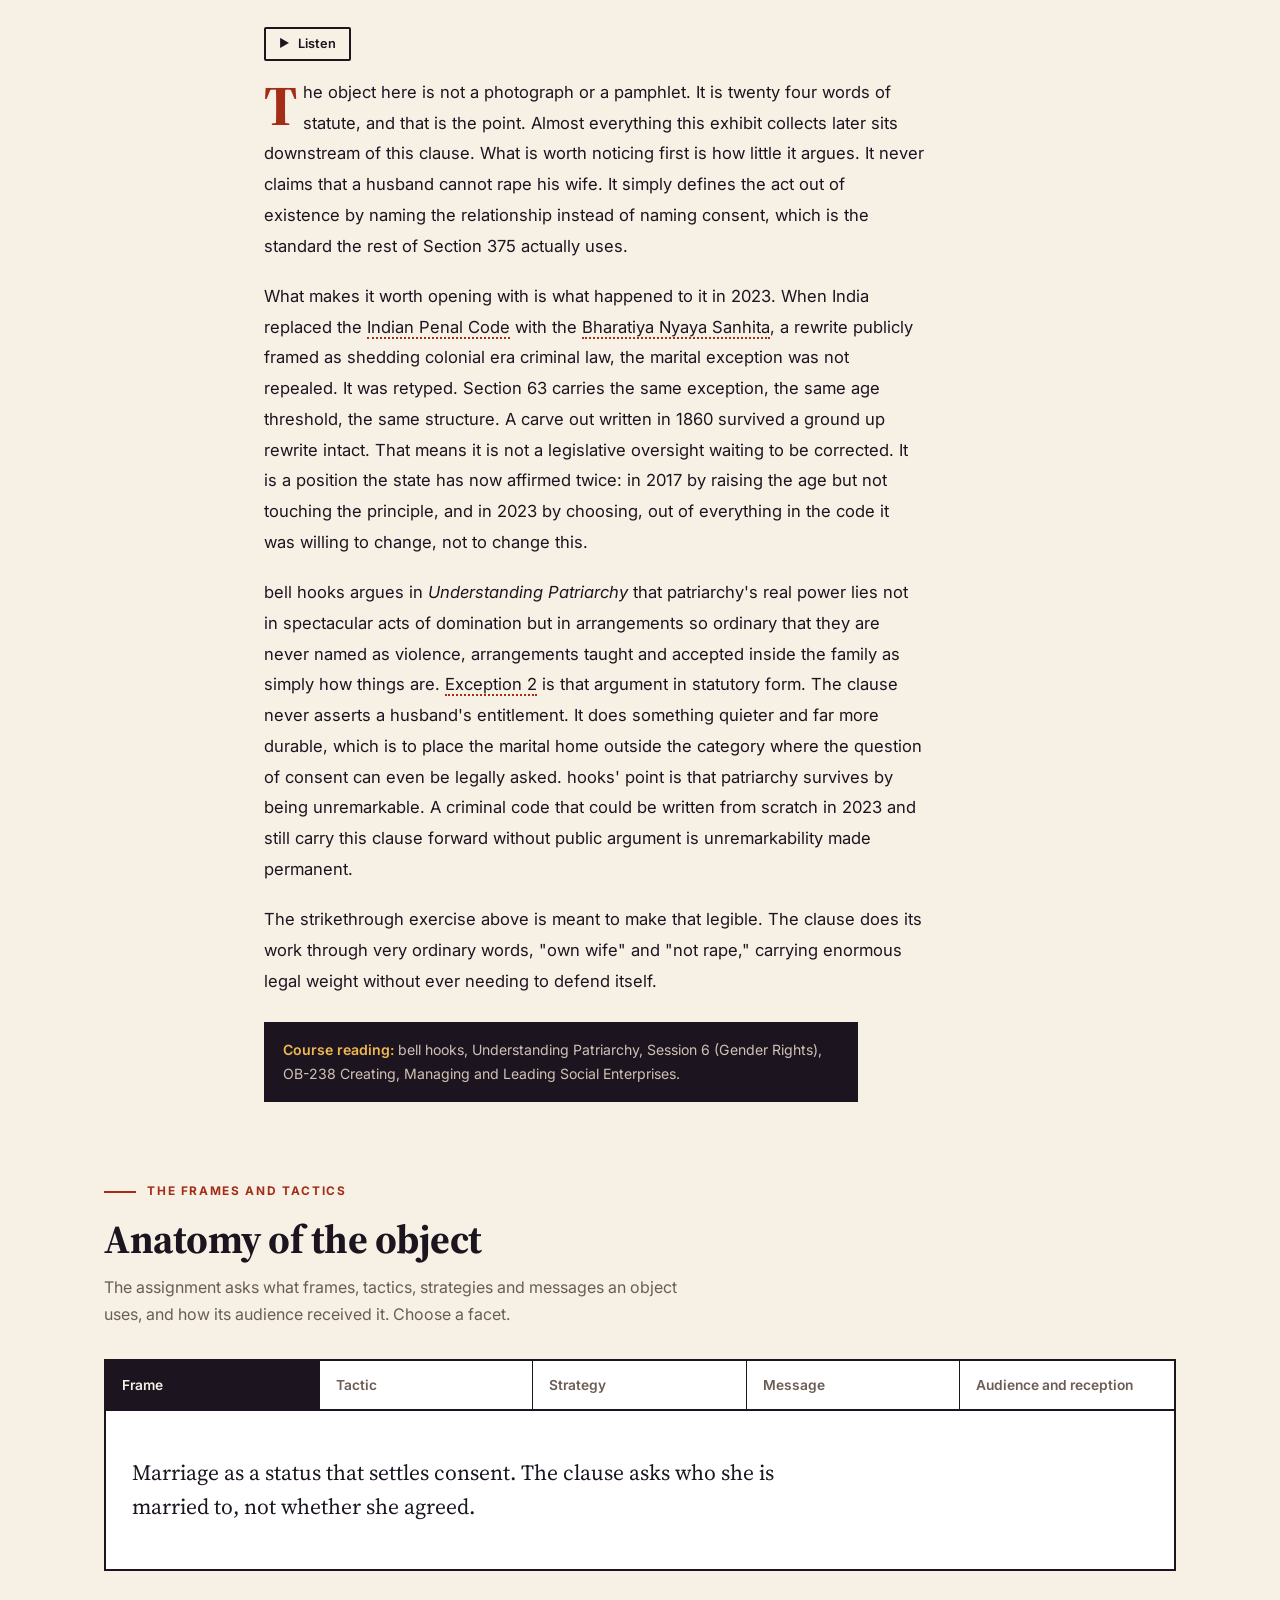
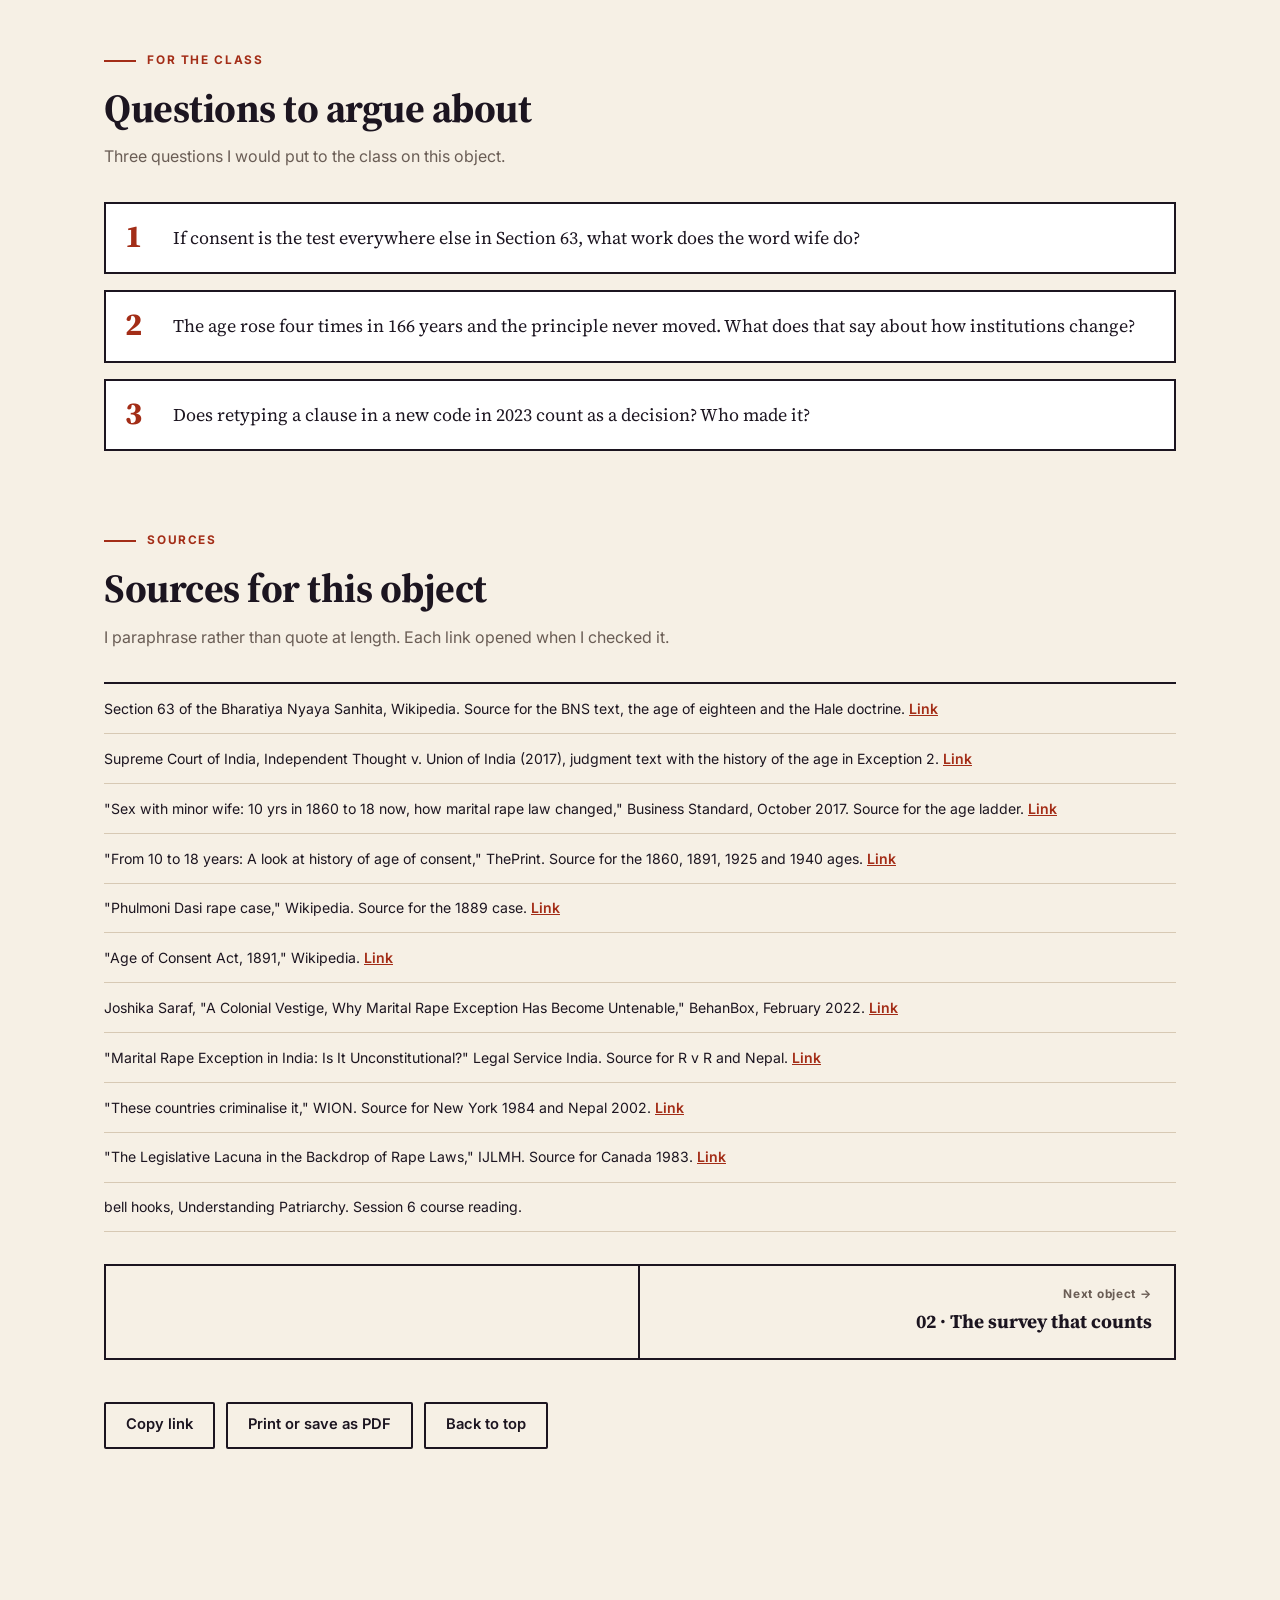
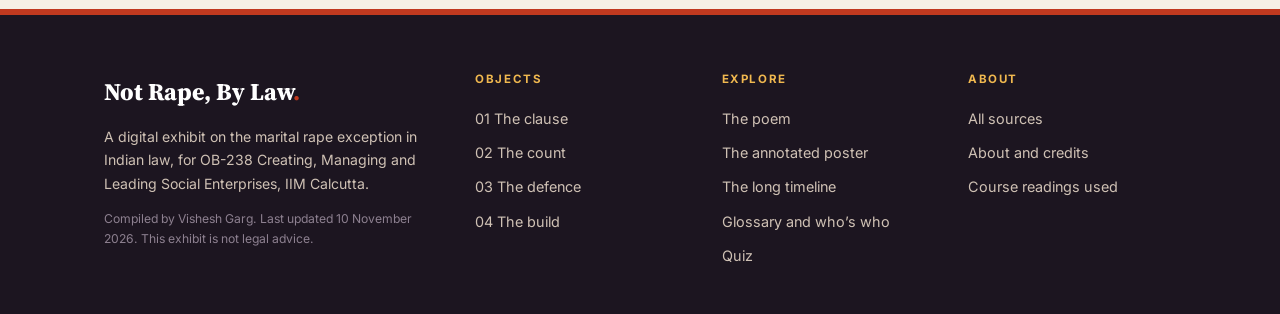
==== commit 0089f339: "Add files via upload" ====
--- a/object-01.html
+++ b/object-01.html
@@ -1,74 +1,67 @@
 <!DOCTYPE html>
-<html lang="en">
+<html lang="en" data-ui="en" data-theme="light">
 <head>
 <meta charset="UTF-8">
 <meta name="viewport" content="width=device-width, initial-scale=1, viewport-fit=cover">
-<title>Object 01. The clause that survived its own rewrite</title>
+<title>Object 01. The clause that survived its own rewrite | Not Rape, By Law</title>
+<meta name="description" content="Object 01: twenty four words of statute, an age ladder from 1860 to 2023, and the idea’s journey from seventeenth century England.">
+<meta name="theme-color" content="#1C1520">
+<link rel="canonical" href="https://visheshg36.github.io/CMLSE/object-01.html">
+<meta property="og:type" content="website"><meta property="og:site_name" content="Not Rape, By Law">
+<meta property="og:title" content="Object 01. The clause that survived its own rewrite | Not Rape, By Law"><meta property="og:description" content="Object 01: twenty four words of statute, an age ladder from 1860 to 2023, and the idea’s journey from seventeenth century England.">
+<meta property="og:url" content="https://visheshg36.github.io/CMLSE/object-01.html"><meta property="og:image" content="https://visheshg36.github.io/CMLSE/poster.jpg">
+<meta name="twitter:card" content="summary_large_image">
+<link rel="icon" href="data:image/svg+xml,%3Csvg xmlns=%27http://www.w3.org/2000/svg%27 viewBox=%270 0 32 32%27%3E%3Crect width=%2732%27 height=%2732%27 rx=%276%27 fill=%27%231C1520%27/%3E%3Crect x=%273%27 y=%2711%27 width=%2718%27 height=%2710%27 rx=%275%27 fill=%27none%27 stroke=%27%23C0391F%27 stroke-width=%272.6%27/%3E%3Crect x=%2711%27 y=%2711%27 width=%2718%27 height=%2710%27 rx=%275%27 fill=%27none%27 stroke=%27%23BD8B26%27 stroke-width=%272.6%27/%3E%3C/svg%3E">
 <link rel="preconnect" href="https://fonts.googleapis.com">
 <link rel="preconnect" href="https://fonts.gstatic.com" crossorigin>
-<link href="https://fonts.googleapis.com/css2?family=Source+Serif+4:ital,opsz,wght@0,8..60,400;0,8..60,600;0,8..60,700;1,8..60,400&family=Inter:wght@400;500;600;700&family=Tiro+Devanagari+Hindi:ital@0;1&display=swap" rel="stylesheet">
+<link href="https://fonts.googleapis.com/css2?family=Source+Serif+4:ital,opsz,wght@0,8..60,400;0,8..60,600;0,8..60,700;0,8..60,800;1,8..60,400;1,8..60,600&family=Inter:wght@400;500;600;700&family=Tiro+Devanagari+Hindi:ital@0;1&display=swap" rel="stylesheet">
 <link rel="stylesheet" href="styles.css">
+<script>(function(){var d=document.documentElement;try{var l=localStorage.getItem('exhibit-lang'),t=localStorage.getItem('exhibit-theme'),f=localStorage.getItem('exhibit-fs');d.dataset.ui=(l==='hi')?'hi':'en';if(!t&&window.matchMedia&&matchMedia('(prefers-color-scheme: dark)').matches)t='dark';d.dataset.theme=(t==='dark')?'dark':'light';if(f)d.style.setProperty('--fs',f+'%');}catch(e){d.dataset.ui='en';d.dataset.theme='light';}})();</script>
+<noscript><style>[data-lang="hi"]{display:none!important}.rv{opacity:1!important;transform:none!important}</style></noscript>
 </head>
-<body class="lang-en">
-<header class="nav">
-  <div class="nav-in">
-    <a class="brand" href="index.html">Not Rape, By Law<span class="dot">.</span></a>
-    <div class="nav-right">
-      <nav class="nav-links"><a href="index.html"><span data-lang="en">Home</span><span data-lang="hi">मुखपृष्ठ</span></a><a href="object-01.html" class="here"><span data-lang="en">01</span><span data-lang="hi">01</span></a><a href="object-02.html"><span data-lang="en">02</span><span data-lang="hi">02</span></a><a href="object-03.html"><span data-lang="en">03</span><span data-lang="hi">03</span></a><a href="index.html#about"><span data-lang="en">About</span><span data-lang="hi">परिचय</span></a></nav>
-      <div class="lang-toggle" role="group" aria-label="Language">
-        <button id="btn-en" class="on" onclick="setLang('en')">EN</button>
-        <button id="btn-hi" onclick="setLang('hi')">हिं</button>
-      </div>
-    </div>
+<body data-page="object-01.html" class="">
+<a class="skip" href="#main"><span data-lang="en">Skip to content</span><span data-lang="hi">सामग्री पर जाएँ</span></a>
+<header class="hdr" id="hdr">
+ <div class="hdr-in wrap">
+  <a class="brand" href="index.html" aria-label="Not Rape, By Law. Home"><svg class="brand-mark" viewBox="0 0 38 18" width="34" height="16" fill="none" stroke-width="2.6" aria-hidden="true"><rect x="2" y="3" width="22" height="12" rx="6" stroke="#C0391F"/><rect x="14" y="3" width="22" height="12" rx="6" stroke="#BD8B26"/></svg><span class="brand-t">Not Rape, By Law<span class="dot">.</span></span></a>
+  <nav class="nav" id="nav" aria-label="Main">
+   <a class="nl" href="index.html"><span data-lang="en">Home</span><span data-lang="hi">मुखपृष्ठ</span></a>
+   <div class="dd" data-dd><button class="nl dd-b on" type="button" aria-expanded="false" aria-haspopup="true"><span data-lang="en">Objects</span><span data-lang="hi">वस्तुएँ</span></button><div class="dd-m" role="menu"><a role="menuitem" href="object-01.html" class=on><b>01</b><span data-lang="en">The clause</span><span data-lang="hi">धारा</span></a><a role="menuitem" href="object-02.html"><b>02</b><span data-lang="en">The count</span><span data-lang="hi">गिनती</span></a><a role="menuitem" href="object-03.html"><b>03</b><span data-lang="en">The defence</span><span data-lang="hi">बचाव</span></a><a role="menuitem" href="object-04.html"><b>04</b><span data-lang="en">The build</span><span data-lang="hi">निर्माण</span></a></div></div>
+   <a class="nl" href="poem.html"><span data-lang="en">Poem</span><span data-lang="hi">कविता</span></a>
+   <a class="nl" href="poster.html"><span data-lang="en">Poster</span><span data-lang="hi">पोस्टर</span></a>
+   <a class="nl" href="timeline.html"><span data-lang="en">Timeline</span><span data-lang="hi">समयरेखा</span></a>
+   <div class="dd" data-dd><button class="nl dd-b" type="button" aria-expanded="false" aria-haspopup="true"><span data-lang="en">More</span><span data-lang="hi">और</span></button><div class="dd-m" role="menu"><a role="menuitem" href="glossary.html"><span data-lang="en">Glossary and who’s who</span><span data-lang="hi">शब्दावली और कौन-कौन</span></a><a role="menuitem" href="quiz.html"><span data-lang="en">Quiz</span><span data-lang="hi">क्विज़</span></a><a role="menuitem" href="sources.html"><span data-lang="en">Sources</span><span data-lang="hi">स्रोत</span></a><a role="menuitem" href="about.html"><span data-lang="en">About and credits</span><span data-lang="hi">परिचय और श्रेय</span></a></div></div>
+  </nav>
+  <div class="tools">
+   <button class="tb" id="b-search" type="button" aria-label="Search the exhibit" title="Search (press /)"><svg viewBox="0 0 24 24" width="18" height="18" fill="none" stroke="currentColor" stroke-width="2" stroke-linecap="round" aria-hidden="true"><circle cx="11" cy="11" r="7"/><path d="M20 20l-3.5-3.5"/></svg></button>
+   <button class="tb" id="b-theme" type="button" aria-label="Switch light and dark" title="Light or dark"><svg viewBox="0 0 24 24" width="18" height="18" fill="none" stroke="currentColor" stroke-width="2" stroke-linecap="round" aria-hidden="true"><path d="M20 14.5A8 8 0 1 1 9.5 4a6.5 6.5 0 0 0 10.5 10.5z"/></svg></button>
+   <div class="fs" role="group" aria-label="Text size"><button id="b-fsm" type="button" aria-label="Smaller text">A-</button><button id="b-fsp" type="button" aria-label="Larger text">A+</button></div>
+   <div class="lang" role="group" aria-label="Language"><button id="btn-en" type="button">EN</button><button id="btn-hi" type="button">हिं</button></div>
+   <button class="burger" id="b-burger" type="button" aria-label="Menu" aria-expanded="false" aria-controls="nav"><span></span><span></span><span></span></button>
   </div>
+ </div>
+ <div class="prog" id="prog" aria-hidden="true"></div>
 </header>
-<main id="top">
+<main id="main">
 <section class="ohero"><div class="wrap">
-  <p class="crumb"><a href="index.html#objects"><span data-lang="en">&larr; All objects</span><span data-lang="hi">&larr; सभी वस्तुएँ</span></a></p>
-  <div class="bignum">01</div>
-  <h1 data-lang="en">The clause that survived its own rewrite</h1><h1 data-lang="hi">वह धारा जो अपने ही पुनर्लेखन से बच निकली</h1>
-  <p class="dek" data-lang="en">I open the exhibit with the law itself: twenty four words that remove marriage from the definition of rape, and the 2023 rewrite that kept them.</p><p class="dek" data-lang="hi">मैं प्रदर्शनी की शुरुआत कानून से करता हूँ: चौबीस शब्द जो विवाह को बलात्कार की परिभाषा से बाहर कर देते हैं, और 2023 का पुनर्लेखन जिसने उन्हें बनाए रखा।</p>
-</div></section><section class="sec" style="padding-top:0"><div class="wrap"><div class="label-grid"><div class="lg-cell"><p class="k"><span data-lang="en">Object type</span><span data-lang="hi">वस्तु का प्रकार</span></p><p class="v"><span data-lang="en">Policy document</span><span data-lang="hi">नीति दस्तावेज़</span></p></div><div class="lg-cell"><p class="k"><span data-lang="en">Date</span><span data-lang="hi">तिथि</span></p><p class="v"><span data-lang="en">1860, carried forward in 2023</span><span data-lang="hi">1860, 2023 में आगे बढ़ाई गई</span></p></div><div class="lg-cell wide"><p class="k"><span data-lang="en">Source text</span><span data-lang="hi">मूल पाठ</span></p><p class="v"><span data-lang="en">Exception 2, Section 375, Indian Penal Code; Exception 2, Section 63, Bharatiya Nyaya Sanhita</span><span data-lang="hi">अपवाद 2, धारा 375, भारतीय दंड संहिता; अपवाद 2, धारा 63, भारतीय न्याय संहिता</span></p></div><div class="lg-cell"><p class="k"><span data-lang="en">Evidence type</span><span data-lang="hi">साक्ष्य का प्रकार</span></p><p class="v"><span data-lang="en">Primary source, statute</span><span data-lang="hi">प्राथमिक स्रोत, कानून</span></p></div><div class="lg-cell"><p class="k"><span data-lang="en">Course reading</span><span data-lang="hi">पाठ्यक्रम पठन</span></p><p class="v"><span data-lang="en">bell hooks, Understanding Patriarchy (Session 6)</span><span data-lang="hi">बेल हुक्स, अंडरस्टैंडिंग पैट्रिआर्की (सत्र 6)</span></p></div></div><div style="height:34px"></div><div class="card">
-      <div class="card-top">
-        <span class="card-no">
-          <span data-lang="en">Object 01 · 19 September 2026</span>
-          <span data-lang="hi">वस्तु 01 · 19 सितम्बर 2026</span>
-        </span>
-        <span class="card-kind">
-          <span data-lang="en">Policy document</span><span data-lang="hi">नीति दस्तावेज़</span>
-        </span>
-      </div>
-      <div class="card-body">
-        <h3 data-lang="en">The clause that survived its own rewrite</h3>
-        <h3 data-lang="hi">वह धारा जो अपने ही पुनर्लेखन से बच निकली</h3>
-
-        <div class="obj">
-          <p class="obj-label"><span data-lang="en">THE OBJECT</span><span data-lang="hi">वस्तु</span></p>
-          <blockquote data-lang="en">
-            "Sexual intercourse or sexual acts by a man with his own wife, the wife not
-            being under eighteen years of age, is not rape."
-          </blockquote>
-          <blockquote data-lang="hi">
-            "किसी पुरुष द्वारा अपनी ही पत्नी के साथ संभोग या यौन कृत्य, जबकि पत्नी अठारह वर्ष से कम
-            आयु की न हो, बलात्कार नहीं है।"
-          </blockquote>
-          <cite>
-            Exception 2, Section 375, Indian Penal Code, 1860, as read down in
-            <em>Independent Thought v. Union of India</em> (2017), and carried forward in
-            substance as Exception 2 to Section 63, Bharatiya Nyaya Sanhita, 2023.
-          </cite>
-        </div>
-
-        <div class="body" data-lang="en">
-          <p>
+ <p class="crumb"><a href="index.html#objects"><span data-lang="en">&larr; All objects</span><span data-lang="hi">&larr; सभी वस्तुएँ</span></a></p>
+ <div class="ohero-grid">
+  <div class="bignum" aria-hidden="true">01</div>
+  <div>
+   <h1 data-lang="en">The clause that survived its own rewrite</h1><h1 data-lang="hi">वह धारा जो अपने ही पुनर्लेखन से बच निकली</h1>
+   <p class="dek" data-lang="en">I open the exhibit with the law itself: twenty four words that remove marriage from the definition of rape, and the 2023 rewrite that kept them.</p><p class="dek" data-lang="hi">मैं प्रदर्शनी की शुरुआत कानून से करता हूँ: चौबीस शब्द जो विवाह को बलात्कार की परिभाषा से बाहर कर देते हैं, और 2023 का पुनर्लेखन जिसने उन्हें बनाए रखा।</p>
+   <p class="meta"><span class="tag"><span data-lang="en">Policy document</span><span data-lang="hi">नीति दस्तावेज़</span></span><span class="tag"><span data-lang="en">2 min read</span><span data-lang="hi">2 मिनट पढ़ने में</span></span><span class="tag">EN &middot; हिं</span></p>
+  </div>
+ </div>
+ <div class="ohero-chain" aria-hidden="true"><svg viewBox="0 0 1000 40" preserveAspectRatio="none" aria-hidden="true"><rect x="10" y="10" width="44" height="20" rx="10" class="cl" style="--i:0"/><rect x="44" y="10" width="44" height="20" rx="10" class="cl" style="--i:1"/><rect x="78" y="10" width="44" height="20" rx="10" class="cl" style="--i:2"/><rect x="112" y="10" width="44" height="20" rx="10" class="cl" style="--i:3"/><rect x="146" y="10" width="44" height="20" rx="10" class="cl" style="--i:4"/><rect x="180" y="10" width="44" height="20" rx="10" class="cl" style="--i:5"/><rect x="214" y="10" width="44" height="20" rx="10" class="cl" style="--i:6"/><rect x="248" y="10" width="44" height="20" rx="10" class="cl" style="--i:7"/><rect x="282" y="10" width="44" height="20" rx="10" class="cl" style="--i:8"/><rect x="316" y="10" width="44" height="20" rx="10" class="cl" style="--i:9"/><rect x="350" y="10" width="44" height="20" rx="10" class="cl" style="--i:10"/><rect x="384" y="10" width="44" height="20" rx="10" class="cl" style="--i:11"/><rect x="418" y="10" width="44" height="20" rx="10" class="cl" style="--i:12"/><rect x="452" y="10" width="44" height="20" rx="10" class="cl" style="--i:13"/><rect x="486" y="10" width="44" height="20" rx="10" class="cl" style="--i:14"/><rect x="520" y="10" width="44" height="20" rx="10" class="cl" style="--i:15"/><rect x="554" y="10" width="44" height="20" rx="10" class="cl" style="--i:16"/><rect x="588" y="10" width="44" height="20" rx="10" class="cl" style="--i:17"/><rect x="622" y="10" width="44" height="20" rx="10" class="cl" style="--i:18"/><rect x="656" y="10" width="44" height="20" rx="10" class="cl" style="--i:19"/><rect x="690" y="10" width="44" height="20" rx="10" class="cl" style="--i:20"/><rect x="724" y="10" width="44" height="20" rx="10" class="cl" style="--i:21"/><rect x="758" y="10" width="44" height="20" rx="10" class="cl" style="--i:22"/><rect x="792" y="10" width="44" height="20" rx="10" class="cl" style="--i:23"/><rect x="826" y="10" width="44" height="20" rx="10" class="cl" style="--i:24"/><rect x="860" y="10" width="44" height="20" rx="10" class="cl" style="--i:25"/><rect x="894" y="10" width="44" height="20" rx="10" class="cl" style="--i:26"/><rect x="928" y="10" width="44" height="20" rx="10" class="cl" style="--i:27"/><rect x="962" y="10" width="44" height="20" rx="10" class="cl" style="--i:28"/></svg></div>
+</div></section><nav class="subnav" id="subnav" aria-label="On this page"><div class="wrap"><span class="subnav-l"><span data-lang="en">In this object</span><span data-lang="hi">इस वस्तु में</span></span><a href="#clause" data-sec="clause"><span data-lang="en">The clause</span><span data-lang="hi">धारा</span></a><a href="#ages" data-sec="ages"><span data-lang="en">Age ladder</span><span data-lang="hi">आयु की सीढ़ी</span></a><a href="#journey" data-sec="journey"><span data-lang="en">The idea’s journey</span><span data-lang="hi">विचार की यात्रा</span></a><a href="#reading" data-sec="reading"><span data-lang="en">My reading</span><span data-lang="hi">मेरी पढ़त</span></a><a href="#anatomy" data-sec="anatomy"><span data-lang="en">Anatomy</span><span data-lang="hi">विश्लेषण</span></a><a href="#discuss" data-sec="discuss"><span data-lang="en">Discuss</span><span data-lang="hi">बहस</span></a><a href="#sources" data-sec="sources"><span data-lang="en">Sources</span><span data-lang="hi">स्रोत</span></a></div></nav><div class="wrap ctop rv"><div class="label-grid"><div class="lg-cell"><p class="k"><span data-lang="en">Object type</span><span data-lang="hi">वस्तु का प्रकार</span></p><p class="v"><span data-lang="en">Policy document</span><span data-lang="hi">नीति दस्तावेज़</span></p></div><div class="lg-cell"><p class="k"><span data-lang="en">Date</span><span data-lang="hi">तिथि</span></p><p class="v"><span data-lang="en">1860, carried forward in 2023</span><span data-lang="hi">1860, 2023 में आगे बढ़ाई गई</span></p></div><div class="lg-cell wide"><p class="k"><span data-lang="en">Source text</span><span data-lang="hi">मूल पाठ</span></p><p class="v"><span data-lang="en">Exception 2, Section 375, Indian Penal Code; Exception 2, Section 63, Bharatiya Nyaya Sanhita</span><span data-lang="hi">अपवाद 2, धारा 375, भारतीय दंड संहिता; अपवाद 2, धारा 63, भारतीय न्याय संहिता</span></p></div><div class="lg-cell"><p class="k"><span data-lang="en">Evidence type</span><span data-lang="hi">साक्ष्य का प्रकार</span></p><p class="v"><span data-lang="en">Primary source, statute</span><span data-lang="hi">प्राथमिक स्रोत, कानून</span></p></div><div class="lg-cell"><p class="k"><span data-lang="en">Course reading</span><span data-lang="hi">पाठ्यक्रम पठन</span></p><p class="v"><span data-lang="en">bell hooks, Understanding Patriarchy (Session 6)</span><span data-lang="hi">बेल हुक्स, अंडरस्टैंडिंग पैट्रिआर्की (सत्र 6)</span></p></div></div><div class="stats"><div class="stat"><div class="n" data-count="24">24</div><div class="t"><span data-lang="en">words in the clause, from Sexual to rape.</span><span data-lang="hi">शब्द धारा में, Sexual से rape तक।</span></div></div><div class="stat"><div class="n" data-count="166">166</div><div class="t"><span data-lang="en">years from the Penal Code of 1860 to 2026.</span><span data-lang="hi">साल, 1860 की दंड संहिता से 2026 तक।</span></div></div><div class="stat"><div class="n" data-count="5">5</div><div class="t"><span data-lang="en">different ages, one principle: ten, twelve, thirteen, fifteen, eighteen.</span><span data-lang="hi">अलग-अलग आयु, एक सिद्धांत: दस, बारह, तेरह, पंद्रह, अठारह।</span></div></div></div></div><section class="sec rv " id="clause"><div class="wrap "><div class="sec-head"><p class="eyebrow"><span data-lang="en">The object</span><span data-lang="hi">वस्तु</span></p><h2 data-lang="en">Twenty four words</h2><h2 data-lang="hi">चौबीस शब्द</h2><p class="sub" data-lang="en">I open the exhibit with the law itself. Read it, then take it apart.</p><p class="sub" data-lang="hi">मैं प्रदर्शनी की शुरुआत कानून से करता हूँ। इसे पढ़िए, फिर खोलकर देखिए।</p></div><figure class="quote-card"><blockquote data-lang="en">"Sexual intercourse or sexual acts by a man with his own wife, the wife not being under eighteen years of age, is not rape."</blockquote><blockquote data-lang="hi">"किसी पुरुष द्वारा अपनी ही पत्नी के साथ संभोग या यौन कृत्य, जबकि पत्नी अठारह वर्ष से कम आयु की न हो, बलात्कार नहीं है।"</blockquote><figcaption><span data-lang="en">Exception 2, Section 375, Indian Penal Code, 1860, as read down in <em>Independent Thought v. Union of India</em> (2017), and carried forward in substance as Exception 2 to Section 63, Bharatiya Nyaya Sanhita, 2023.</span><span data-lang="hi">अपवाद 2, धारा 375, भारतीय दंड संहिता, 1860, जैसा <em>इंडिपेंडेंट थॉट बनाम भारत संघ</em> (2017) में सीमित पढ़ा गया, और सार रूप में भारतीय न्याय संहिता, 2023 की धारा 63 के अपवाद 2 के रूप में आगे बढ़ा।</span></figcaption></figure><div class="w statute" data-widget="statute" data-src="d-statute1" id="w-statute1" ></div><script type="application/json" id="d-statute1">{"phrases": {"en": [{"t": "Sexual intercourse or sexual acts by a man with his "}, {"t": "own wife", "k": "wife"}, {"t": ", the wife not being "}, {"t": "under eighteen years of age", "k": "age"}, {"t": ", is "}, {"t": "not rape", "k": "not"}, {"t": "."}], "hi": [{"t": "किसी पुरुष द्वारा "}, {"t": "अपनी ही पत्नी", "k": "wife"}, {"t": " के साथ संभोग या यौन कृत्य, जबकि पत्नी "}, {"t": "अठारह वर्ष से कम आयु की न हो", "k": "age"}, {"t": ", "}, {"t": "बलात्कार नहीं है", "k": "not"}, {"t": "।"}]}, "notes": {"wife": {"en": "This phrase does the exception's work. It does not say consenting adult, or partner. It says wife. The exemption is triggered by a marriage, not by consent, which is the test the rest of the section uses.", "hi": "यही वाक्यांश अपवाद का काम करता है। इसमें सहमति देने वाला वयस्क या साथी नहीं लिखा। लिखा है पत्नी। यह छूट विवाह से सक्रिय होती है, सहमति से नहीं, जबकि धारा बाकी हर जगह सहमति की ही कसौटी लगाती है।"}, "age": {"en": "Independent Thought v. Union of India (2017) forced this number up from fifteen to eighteen. The Court read down the age and left the exception standing. An adult wife who lives with her husband still cannot bring a rape charge against him.", "hi": "इंडिपेंडेंट थॉट बनाम भारत संघ (2017) ने इस संख्या को पंद्रह से अठारह कराया। अदालत ने आयु सीमित पढ़ी और अपवाद को यथावत छोड़ा। जो वयस्क पत्नी पति के साथ रहती है, वह आज भी उस पर बलात्कार का आरोप नहीं लगा सकती।"}, "not": {"en": "This is the legal outcome. An act that would be rape under every other clause becomes, through these two words, not rape. The husband can still face other charges, such as cruelty, and a wife who lives separately is covered by a separate offence with a lighter sentence.", "hi": "यही कानूनी परिणाम है। जो कृत्य हर दूसरे खंड के तहत बलात्कार होता, वह इन दो शब्दों से बलात्कार नहीं रह जाता। पति पर क्रूरता जैसे दूसरे आरोप अब भी लग सकते हैं, और अलग रह रही पत्नी के लिए एक अलग, हल्की सज़ा वाला अपराध है।"}}, "words": {"en": ["Sexual", "intercourse", "or", "sexual", "acts", "by", "a", "man", "with", "his", "own", "wife,", "the", "wife", "not", "being", "under", "eighteen", "years", "of", "age,", "is", "not", "rape."], "hi": ["किसी", "पुरुष", "द्वारा", "अपनी", "ही", "पत्नी", "के", "साथ", "संभोग", "या", "यौन", "कृत्य,", "जबकि", "पत्नी", "अठारह", "वर्ष", "से", "कम", "आयु", "की", "न", "हो,", "बलात्कार", "नहीं", "है।"]}, "flip": {"en": 22, "hi": 23}, "ui": {"tab1": {"en": "Close reading", "hi": "ध्यान से पढ़ना"}, "tab2": {"en": "Strike words out", "hi": "शब्द काटिए"}, "hint1": {"en": "Click each underlined phrase to see what work it does.", "hi": "हर रेखांकित वाक्यांश पर क्लिक करके देखिए कि वह क्या काम करता है।"}, "hint2": {"en": "Click words to strike them out and see what is left. The clause is one word away from the opposite sentence.", "hi": "शब्दों पर क्लिक करके उन्हें काटिए और देखिए क्या बचता है। धारा विपरीत वाक्य से केवल एक शब्द दूर है।"}, "reset": {"en": "Reset", "hi": "फिर से"}, "copy": {"en": "Copy my sentence", "hi": "मेरा वाक्य कॉपी करें"}, "flip": {"en": "Strike the negation", "hi": "नकार को काटिए"}, "left": {"en": "What is left", "hi": "जो बचा"}, "flipnote": {"en": "With the negation struck, the clause says the opposite of what the law says. Nothing else had to change.", "hi": "नकार के कटने पर धारा वही कहती है जो कानून कहता है उसके ठीक उलट। और कुछ बदलना नहीं पड़ा।"}, "none": {"en": "Nothing is left. That is not what the law does either: it keeps the words and removes the meaning.", "hi": "कुछ नहीं बचा। कानून भी यह नहीं करता: वह शब्द रखता है और अर्थ हटा देता है।"}, "copied": {"en": "Copied", "hi": "कॉपी हो गया"}}}</script></div></section><section class="sec rv " id="ages"><div class="wrap "><div class="sec-head"><p class="eyebrow"><span data-lang="en">Five ages, one principle</span><span data-lang="hi">पाँच आयु, एक सिद्धांत</span></p><h2 data-lang="en">The age ladder</h2><h2 data-lang="hi">आयु की सीढ़ी</h2><p class="sub" data-lang="en">The Supreme Court’s own history of the clause shows the age rising while the principle stood still. Drag the slider.</p><p class="sub" data-lang="hi">सर्वोच्च न्यायालय का अपना इतिहास दिखाता है कि आयु बढ़ती रही और सिद्धांत ज्यों का त्यों रहा। स्लाइडर खींचिए।</p></div><div class="w ladder" data-widget="ladder" data-src="d-ladder" id="w-ladder" ></div><script type="application/json" id="d-ladder">{"steps": [{"y": 1860, "out": 10, "in": 10, "text": {"en": "The Indian Penal Code sets the age at ten, for wives and other girls alike.", "hi": "भारतीय दंड संहिता आयु दस रखती है, पत्नियों और दूसरी लड़कियों दोनों के लिए।"}}, {"y": 1891, "out": 12, "in": 12, "text": {"en": "After the death of Phulmoni Dasi in 1889, the Age of Consent Act raises it to twelve.", "hi": "1889 में फुलमोनी दासी की मृत्यु के बाद सहमति की आयु अधिनियम इसे बारह करता है।"}}, {"y": 1925, "out": 14, "in": 13, "text": {"en": "The first gap: fourteen outside marriage, thirteen inside it.", "hi": "पहला अंतर: विवाह के बाहर चौदह, भीतर तेरह।"}}, {"y": 1940, "out": 16, "in": 15, "text": {"en": "Sixteen outside marriage, fifteen inside. The exception age is matched to the marriage age of the time.", "hi": "विवाह के बाहर सोलह, भीतर पंद्रह। अपवाद की आयु उस समय की विवाह-आयु से जोड़ी गई।"}}, {"y": 2013, "out": 18, "in": 15, "text": {"en": "After the 2012 Delhi gang rape, Parliament raises the age of consent to eighteen but leaves the exception at fifteen. The gap is now three years.", "hi": "2012 के दिल्ली सामूहिक बलात्कार के बाद संसद सहमति की आयु अठारह करती है पर अपवाद को पंद्रह पर छोड़ देती है। अंतर अब तीन साल का है।"}}, {"y": 2017, "out": 18, "in": 18, "text": {"en": "In Independent Thought, the Supreme Court reads the exception down to eighteen. The gap closes. The principle for adult wives stays.", "hi": "इंडिपेंडेंट थॉट में सर्वोच्च न्यायालय अपवाद को अठारह तक सीमित पढ़ता है। अंतर बंद होता है। वयस्क पत्नियों के लिए सिद्धांत बना रहता है।"}}, {"y": 2023, "out": 18, "in": 18, "text": {"en": "The Bharatiya Nyaya Sanhita writes eighteen into Section 63 and keeps the exception.", "hi": "भारतीय न्याय संहिता धारा 63 में अठारह लिखती है और अपवाद को बनाए रखती है।"}}], "ui": {"out": {"en": "Age of consent outside marriage", "hi": "विवाह के बाहर सहमति की आयु"}, "in": {"en": "Age under Exception 2, inside marriage", "hi": "अपवाद 2 के तहत आयु, विवाह के भीतर"}, "gap": {"en": "Gap", "hi": "अंतर"}, "years": {"en": "years", "hi": "वर्ष"}, "none": {"en": "No gap", "hi": "कोई अंतर नहीं"}, "slide": {"en": "Move through the years", "hi": "वर्षों में आगे बढ़िए"}}}</script></div></section><section class="sec rv " id="journey"><div class="wrap "><div class="sec-head"><p class="eyebrow"><span data-lang="en">Beyond India</span><span data-lang="hi">भारत से बाहर</span></p><h2 data-lang="en">The idea’s journey</h2><h2 data-lang="hi">विचार की यात्रा</h2><p class="sub" data-lang="en">The doctrine behind the exception travelled from seventeenth century England to India and was dropped in several places. Sources disagree on how many countries still keep it, from about thirty to more, so I give no count.</p><p class="sub" data-lang="hi">अपवाद के पीछे का सिद्धांत सत्रहवीं सदी के इंग्लैंड से भारत आया और कई जगह छोड़ दिया गया। स्रोत इस पर असहमत हैं कि कितने देश इसे अब भी रखते हैं, लगभग तीस से ज़्यादा तक, इसलिए मैं कोई गिनती नहीं देता।</p></div><ol class="rail"><li class="jc rv"><span class="jc-y">17th c.</span><b><span data-lang="en">The doctrine is stated</span><span data-lang="hi">सिद्धांत कहा जाता है</span></b><span><span data-lang="en">Matthew Hale’s idea that a wife irrevocably consents on marrying.</span><span data-lang="hi">मैथ्यू हेल का विचार कि विवाह करने पर पत्नी अटूट सहमति दे देती है।</span></span></li><li class="jc rv"><span class="jc-y">1860</span><b><span data-lang="en">It is written into India’s code</span><span data-lang="hi">यह भारत की संहिता में लिखा जाता है</span></b><span><span data-lang="en">Exception 2 to Section 375 of the Indian Penal Code.</span><span data-lang="hi">भारतीय दंड संहिता की धारा 375 का अपवाद 2।</span></span></li><li class="jc rv"><span class="jc-y">1983</span><b><span data-lang="en">Canada repeals it</span><span data-lang="hi">कनाडा इसे हटाता है</span></b><span><span data-lang="en">One of the early countries to remove the exemption.</span><span data-lang="hi">छूट हटाने वाले शुरुआती देशों में से एक।</span></span></li><li class="jc rv"><span class="jc-y">1984</span><b><span data-lang="en">New York strikes it down</span><span data-lang="hi">न्यूयॉर्क इसे रद्द करता है</span></b><span><span data-lang="en">The state’s Court of Appeals removes the marital exemption.</span><span data-lang="hi">राज्य की अपील अदालत वैवाहिक छूट हटाती है।</span></span></li><li class="jc rv"><span class="jc-y">1991</span><b><span data-lang="en">England abandons it</span><span data-lang="hi">इंग्लैंड इसे छोड़ देता है</span></b><span><span data-lang="en">The House of Lords in R v R: a rapist remains a rapist whatever his relationship to the victim.</span><span data-lang="hi">आर बनाम आर में हाउस ऑफ़ लॉर्ड्स: बलात्कारी, पीड़िता से रिश्ते की परवाह किए बिना, बलात्कारी ही रहता है।</span></span></li><li class="jc rv"><span class="jc-y">2002</span><b><span data-lang="en">Nepal’s Supreme Court</span><span data-lang="hi">नेपाल का सर्वोच्च न्यायालय</span></b><span><span data-lang="en">Holds the exemption incompatible with the equality of spouses.</span><span data-lang="hi">छूट को पति-पत्नी की समानता से असंगत मानता है।</span></span></li><li class="jc rv"><span class="jc-y">2023</span><b><span data-lang="en">India keeps it</span><span data-lang="hi">भारत इसे रखता है</span></b><span><span data-lang="en">Section 63 of the Bharatiya Nyaya Sanhita carries it forward.</span><span data-lang="hi">भारतीय न्याय संहिता की धारा 63 इसे आगे ले जाती है।</span></span></li></ol></div></section><section class="sec rv " id="reading"><div class="wrap narrow"><div class="sec-head"><p class="eyebrow"><span data-lang="en">My reading</span><span data-lang="hi">मेरी पढ़त</span></p><h2 data-lang="en">What I make of it</h2><h2 data-lang="hi">मैं इसे कैसे पढ़ता हूँ</h2></div><div class="reading-bar"><button type="button" class="btn ghost sm" data-speak="rd1" aria-pressed="false"><span class="sp-i" aria-hidden="true">&#9654;</span> <span data-lang="en">Listen</span><span data-lang="hi">सुनें</span></button></div><div id="rd1"><div class="prose gl-scope " data-lang="en"><p>
             The object here is not a photograph or a pamphlet. It is twenty four words of
             statute, and that is the point. Almost everything this exhibit collects later
             sits downstream of this clause. What is worth noticing first is how little it
             argues. It never claims that a husband cannot rape his wife. It simply defines
             the act out of existence by naming the relationship instead of naming consent,
             which is the standard the rest of Section 375 actually uses.
-          </p>
-          <p>
+          </p><p>
             What makes it worth opening with is what happened to it in 2023. When India
             replaced the Indian Penal Code with the Bharatiya Nyaya Sanhita, a rewrite
             publicly framed as shedding colonial era criminal law, the marital exception
@@ -78,8 +71,7 @@
             to be corrected. It is a position the state has now affirmed twice: in 2017 by
             raising the age but not touching the principle, and in 2023 by choosing, out
             of everything in the code it was willing to change, not to change this.
-          </p>
-          <p>
+          </p><p>
             bell hooks argues in <em>Understanding Patriarchy</em> that patriarchy's real
             power lies not in spectacular acts of domination but in arrangements so
             ordinary that they are never named as violence, arrangements taught and
@@ -90,24 +82,18 @@
             asked. hooks' point is that patriarchy survives by being unremarkable. A
             criminal code that could be written from scratch in 2023 and still carry this
             clause forward without public argument is unremarkability made permanent.
-          </p>
-          <p>
+          </p><p>
             The strikethrough exercise above is meant to make that legible. The clause does
             its work through very ordinary words, "own wife" and "not rape," carrying
             enormous legal weight without ever needing to defend itself.
-          </p>
-        </div>
-
-        <div class="body" data-lang="hi">
-          <p>
+          </p></div><div class="prose gl-scope " data-lang="hi"><p>
             यहाँ प्रस्तुत वस्तु कोई तस्वीर या पर्चा नहीं है। यह कानून के चौबीस शब्द हैं, और यही
             इसकी अहमियत है। इस प्रदर्शनी में आगे जो कुछ आएगा, लगभग वह सब इसी धारा से निकलता है।
             सबसे पहले ध्यान देने की बात यह है कि यह धारा कितना कम तर्क देती है। यह कभी यह दावा नहीं
             करती कि पति अपनी पत्नी का बलात्कार कर ही नहीं सकता। यह बस सहमति का नाम लेने के बजाय
             रिश्ते का नाम लेकर उस कृत्य को परिभाषा से बाहर कर देती है, जबकि सहमति ही वह कसौटी है जो
             धारा 375 बाकी हर जगह इस्तेमाल करती है।
-          </p>
-          <p>
+          </p><p>
             इसे पहली वस्तु बनाने की वजह 2023 में घटी बात है। जब भारत ने भारतीय दंड संहिता की जगह
             भारतीय न्याय संहिता लाई, एक ऐसा पुनर्लेखन जिसे सार्वजनिक रूप से औपनिवेशिक आपराधिक कानून
             से मुक्ति के रूप में पेश किया गया, तब वैवाहिक अपवाद हटाया नहीं गया। उसे दोबारा टाइप कर
@@ -116,8 +102,7 @@
             कोई विधायी चूक नहीं है जो सुधार की प्रतीक्षा में हो। यह एक ऐसा रुख है जिसकी पुष्टि राज्य
             अब दो बार कर चुका है: 2017 में आयु बढ़ाकर, पर सिद्धांत को छुए बिना, और 2023 में, पूरे
             कानून में इतना कुछ बदलने को तैयार होते हुए भी इसे न बदलने का चुनाव करके।
-          </p>
-          <p>
+          </p><p>
             बेल हुक्स <em>अंडरस्टैंडिंग पैट्रिआर्की</em> में तर्क देती हैं कि पितृसत्ता की असली ताकत
             वर्चस्व के नाटकीय कृत्यों में नहीं, बल्कि उन व्यवस्थाओं में है जो इतनी सामान्य हैं कि
             उन्हें कभी हिंसा कहा ही नहीं जाता, जो परिवार के भीतर सिखाई और स्वीकारी जाती हैं, मानो
@@ -127,37 +112,37 @@
             पितृसत्ता सामान्य दिखकर ही टिकती है। जो आपराधिक कानून 2023 में नए सिरे से लिखा जा सके और
             फिर भी इस धारा को बिना किसी सार्वजनिक बहस के आगे ले जाए, वह उसी सामान्यता को स्थायी बना
             देता है।
-          </p>
-          <p>
+          </p><p>
             ऊपर दिया गया स्ट्राइकथ्रू अभ्यास इसी को दिखाने के लिए है। यह धारा बेहद साधारण शब्दों,
             "अपनी ही पत्नी" और "बलात्कार नहीं", के ज़रिए इतना भारी कानूनी बोझ ढोती है, और उसके लिए
             कभी अपना बचाव करने की ज़रूरत भी महसूस नहीं करती।
-          </p>
-        </div>
-
-        <div class="readtag">
-          <strong><span data-lang="en">Course reading:</span><span data-lang="hi">पाठ्यक्रम पठन:</span></strong>
-          <span data-lang="en">
-            bell hooks, "Understanding Patriarchy," Session 6 (Gender Rights), OB-238
-            Creating, Managing and Leading Social Enterprises.
-          </span>
-          <span data-lang="hi">
-            बेल हुक्स, "अंडरस्टैंडिंग पैट्रिआर्की", सत्र 6 (जेंडर राइट्स), OB-238।
-          </span>
-        </div>
-      </div>
-    </div>
-
-    <nav class="pager" aria-label="Objects"><span class="pg-empty" aria-hidden="true"></span><a href="object-02.html" class="right"><span data-lang="en">Next object &rarr;</span><span data-lang="hi">अगली वस्तु &rarr;</span><span class="pg-t"><span data-lang="en">02 · The survey that counts</span><span data-lang="hi">02 · वह सर्वेक्षण जो गिनता है</span></span></a></nav></div></section>
+          </p></div></div><div class="readtag"><strong><span data-lang="en">Course reading:</span><span data-lang="hi">पाठ्यक्रम पठन:</span></strong> <span data-lang="en">bell hooks, Understanding Patriarchy, Session 6 (Gender Rights), OB-238 Creating, Managing and Leading Social Enterprises.</span><span data-lang="hi">बेल हुक्स, अंडरस्टैंडिंग पैट्रिआर्की, सत्र 6 (जेंडर राइट्स), OB-238।</span></div></div></section><section class="sec rv " id="anatomy"><div class="wrap "><div class="sec-head"><p class="eyebrow"><span data-lang="en">The frames and tactics</span><span data-lang="hi">फ़्रेम और रणनीतियाँ</span></p><h2 data-lang="en">Anatomy of the object</h2><h2 data-lang="hi">वस्तु का विश्लेषण</h2><p class="sub" data-lang="en">The assignment asks what frames, tactics, strategies and messages an object uses, and how its audience received it. Choose a facet.</p><p class="sub" data-lang="hi">असाइनमेंट पूछता है कि कोई वस्तु कौन-से फ़्रेम, दाँव, रणनीति और संदेश इस्तेमाल करती है, और उसके श्रोताओं ने उसे कैसे लिया। एक पहलू चुनिए।</p></div><div class="w anatomy" data-widget="selector" data-src="d-anat1" id="w-anat1" ></div><script type="application/json" id="d-anat1">{"items": [{"label": {"en": "Frame", "hi": "फ़्रेम"}, "text": {"en": "Marriage as a status that settles consent. The clause asks who she is married to, not whether she agreed.", "hi": "विवाह एक ऐसी हैसियत के रूप में जो सहमति तय कर देती है। धारा यह पूछती है कि वह किसकी पत्नी है, यह नहीं कि उसने हामी भरी या नहीं।"}}, {"label": {"en": "Tactic", "hi": "रणनीति के दाँव"}, "text": {"en": "Definition by exception. The clause never argues. It carves one relationship out of a rule that applies to everyone else.", "hi": "अपवाद के ज़रिए परिभाषा। धारा कभी तर्क नहीं देती। वह एक रिश्ते को उस नियम से काट देती है जो बाकी सब पर लागू होता है।"}}, {"label": {"en": "Strategy", "hi": "दीर्घकालिक रणनीति"}, "text": {"en": "Survive by being retyped, not defended: 1860, 1891, 1925, 1940, 2017 and 2023 each touched the age and left the principle alone.", "hi": "बचाव से नहीं, दोबारा टाइप होकर बचे रहना: 1860, 1891, 1925, 1940, 2017 और 2023 ने हर बार आयु को छुआ और सिद्धांत को छोड़ दिया।"}}, {"label": {"en": "Message", "hi": "संदेश"}, "text": {"en": "Whatever else happens inside a marriage, it will not be called rape.", "hi": "विवाह के भीतर और कुछ भी हो, उसे बलात्कार नहीं कहा जाएगा।"}}, {"label": {"en": "Audience and reception", "hi": "श्रोता और प्रतिक्रिया"}, "text": {"en": "Courts, legislators and police, who must apply it. Reception shows in the petitions pending since 2015 and in the Verma Committee’s rejection of the logic.", "hi": "अदालतें, विधायक और पुलिस, जिन्हें इसे लागू करना है। प्रतिक्रिया 2015 से लंबित याचिकाओं और वर्मा समिति द्वारा इस तर्क को खारिज करने में दिखती है।"}}], "layout": "text"}</script></div></section><section class="sec rv " id="discuss"><div class="wrap "><div class="sec-head"><p class="eyebrow"><span data-lang="en">For the class</span><span data-lang="hi">कक्षा के लिए</span></p><h2 data-lang="en">Questions to argue about</h2><h2 data-lang="hi">बहस के सवाल</h2><p class="sub" data-lang="en">Three questions I would put to the class on this object.</p><p class="sub" data-lang="hi">इस वस्तु पर मैं कक्षा से जो तीन सवाल पूछूँगा।</p></div><ol class="dq"><li class="dq-i"><span data-lang="en">If consent is the test everywhere else in Section 63, what work does the word wife do?</span><span data-lang="hi">यदि धारा 63 में बाकी हर जगह सहमति ही कसौटी है, तो “पत्नी” शब्द क्या काम करता है?</span></li><li class="dq-i"><span data-lang="en">The age rose four times in 166 years and the principle never moved. What does that say about how institutions change?</span><span data-lang="hi">आयु 166 साल में चार बार बढ़ी और सिद्धांत कभी नहीं हिला। यह संस्थाओं के बदलने के तरीके के बारे में क्या कहता है?</span></li><li class="dq-i"><span data-lang="en">Does retyping a clause in a new code in 2023 count as a decision? Who made it?</span><span data-lang="hi">क्या 2023 में नई संहिता में किसी धारा को दोबारा टाइप करना एक निर्णय है? किसने लिया?</span></li></ol></div></section><section class="sec rv " id="sources"><div class="wrap "><div class="sec-head"><p class="eyebrow"><span data-lang="en">Sources</span><span data-lang="hi">स्रोत</span></p><h2 data-lang="en">Sources for this object</h2><h2 data-lang="hi">इस वस्तु के स्रोत</h2><p class="sub" data-lang="en">I paraphrase rather than quote at length. Each link opened when I checked it.</p><p class="sub" data-lang="hi">मैं लंबे उद्धरणों के बजाय अपने शब्दों में लिखता हूँ। हर लिंक जाँचते समय खुला था।</p></div><ul class="srclist"><li>Section 63 of the Bharatiya Nyaya Sanhita, Wikipedia. Source for the BNS text, the age of eighteen and the Hale doctrine. <a href="https://en.wikipedia.org/wiki/Section_63_of_the_Bharatiya_Nyaya_Sanhita" target="_blank" rel="noopener">Link</a></li><li>Supreme Court of India, Independent Thought v. Union of India (2017), judgment text with the history of the age in Exception 2. <a href="https://www.scobserver.in/wp-content/uploads/2021/10/IndependentThought-pages-Gupta.pdf" target="_blank" rel="noopener">Link</a></li><li>"Sex with minor wife: 10 yrs in 1860 to 18 now, how marital rape law changed," Business Standard, October 2017. Source for the age ladder. <a href="https://www.business-standard.com/amp/article/current-affairs/sex-with-minor-wife-10-yrs-in-1860-to-18-now-how-marital-rape-law-changed-117101101297_1.html" target="_blank" rel="noopener">Link</a></li><li>"From 10 to 18 years: A look at history of age of consent," ThePrint. Source for the 1860, 1891, 1925 and 1940 ages. <a href="https://theprint.in/india/from-10-to-18-years-a-look-at-history-of-age-of-consent/1783791/" target="_blank" rel="noopener">Link</a></li><li>"Phulmoni Dasi rape case," Wikipedia. Source for the 1889 case. <a href="https://en.wikipedia.org/wiki/Phulmoni_Dasi_rape_case" target="_blank" rel="noopener">Link</a></li><li>"Age of Consent Act, 1891," Wikipedia. <a href="https://en.wikipedia.org/wiki/Age_of_Consent_Act,_1891" target="_blank" rel="noopener">Link</a></li><li>Joshika Saraf, "A Colonial Vestige, Why Marital Rape Exception Has Become Untenable," BehanBox, February 2022. <a href="https://behanbox.com/2022/02/01/a-colonial-vestige-why-marital-rape-exception-has-become-untenable/" target="_blank" rel="noopener">Link</a></li><li>"Marital Rape Exception in India: Is It Unconstitutional?" Legal Service India. Source for R v R and Nepal. <a href="https://www.legalserviceindia.com/Legal-Articles/marital-rape-exception-in-india-is-it-unconstitutional/" target="_blank" rel="noopener">Link</a></li><li>"These countries criminalise it," WION. Source for New York 1984 and Nepal 2002. <a href="https://www.wionews.com/india-news/marriage-a-license-to-rape-indias-top-court-to-hear-pleas-on-marital-rape-these-countries-criminalise-it-576588" target="_blank" rel="noopener">Link</a></li><li>"The Legislative Lacuna in the Backdrop of Rape Laws," IJLMH. Source for Canada 1983. <a href="https://ijlmh.com/article/view/the-legislative-lacuna-in-the-backdrop-of-rape-laws" target="_blank" rel="noopener">Link</a></li><li>bell hooks, Understanding Patriarchy. Session 6 course reading.</li></ul><nav class="pager" aria-label="Objects"><span class="pg-empty" aria-hidden="true"></span><a href="object-02.html" class="right"><span class="pg-l"><span data-lang="en">Next object &rarr;</span><span data-lang="hi">अगली वस्तु &rarr;</span></span><span class="pg-t"><span data-lang="en">02 · The survey that counts</span><span data-lang="hi">02 · वह सर्वेक्षण जो गिनता है</span></span></a></nav></div></section><div class="sharebar rv"><div class="wrap"><button type="button" class="btn ghost" data-share><span data-lang="en">Copy link</span><span data-lang="hi">लिंक कॉपी करें</span></button><button type="button" class="btn ghost" data-print><span data-lang="en">Print or save as PDF</span><span data-lang="hi">प्रिंट करें या PDF सहेजें</span></button><button type="button" class="btn ghost" data-top><span data-lang="en">Back to top</span><span data-lang="hi">ऊपर जाएँ</span></button></div></div>
 </main>
-<footer>
-  <div class="wrap">
-    <p data-lang="en">An independent academic project for the Digital Exhibit assignment, OB-238 Creating, Managing and Leading Social Enterprises, IIM Calcutta. Objects are drawn from public legal records, published research and credited media, with sources cited on each object page. This exhibit is not legal advice.</p>
-    <p data-lang="hi">यह OB-238 क्रिएटिंग, मैनेजिंग एंड लीडिंग सोशल एंटरप्राइजेज़, आईआईएम कलकत्ता के डिजिटल एग्ज़िबिट असाइनमेंट के लिए एक स्वतंत्र शैक्षणिक परियोजना है। वस्तुएँ सार्वजनिक कानूनी अभिलेखों, प्रकाशित शोध और श्रेय-सहित मीडिया से ली गई हैं, और स्रोत हर वस्तु के पृष्ठ पर दिए गए हैं। यह कानूनी सलाह नहीं है।</p>
-    <p class="cr">Compiled by Vishesh Garg.</p>
+<footer class="ftr">
+ <div class="wrap ftr-grid">
+  <div class="ftr-brand">
+   <p class="ftr-logo">Not Rape, By Law<span class="dot">.</span></p>
+   <p class="ftr-line"><span data-lang="en">A digital exhibit on the marital rape exception in Indian law, for OB-238 Creating, Managing and Leading Social Enterprises, IIM Calcutta.</span><span data-lang="hi">भारतीय कानून में वैवाहिक बलात्कार अपवाद पर एक डिजिटल प्रदर्शनी, OB-238 क्रिएटिंग, मैनेजिंग एंड लीडिंग सोशल एंटरप्राइजेज़, आईआईएम कलकत्ता के लिए।</span></p>
+   <p class="ftr-small"><span data-lang="en">Compiled by Vishesh Garg. Last updated 10 November 2026. This exhibit is not legal advice.</span><span data-lang="hi">विशेष गर्ग द्वारा संकलित। अंतिम अद्यतन 10 November 2026। यह प्रदर्शनी कानूनी सलाह नहीं है।</span></p>
   </div>
+  <div><h3><span data-lang="en">Objects</span><span data-lang="hi">वस्तुएँ</span></h3><ul><li><a href="object-01.html">01 <span data-lang="en">The clause</span><span data-lang="hi">धारा</span></a></li><li><a href="object-02.html">02 <span data-lang="en">The count</span><span data-lang="hi">गिनती</span></a></li><li><a href="object-03.html">03 <span data-lang="en">The defence</span><span data-lang="hi">बचाव</span></a></li><li><a href="object-04.html">04 <span data-lang="en">The build</span><span data-lang="hi">निर्माण</span></a></li></ul></div>
+  <div><h3><span data-lang="en">Explore</span><span data-lang="hi">खोजें</span></h3><ul><li><a href="poem.html"><span data-lang="en">The poem</span><span data-lang="hi">कविता</span></a></li><li><a href="poster.html"><span data-lang="en">The annotated poster</span><span data-lang="hi">टिप्पणी-सहित पोस्टर</span></a></li><li><a href="timeline.html"><span data-lang="en">The long timeline</span><span data-lang="hi">लंबी समयरेखा</span></a></li><li><a href="glossary.html"><span data-lang="en">Glossary and who’s who</span><span data-lang="hi">शब्दावली और कौन-कौन</span></a></li><li><a href="quiz.html"><span data-lang="en">Quiz</span><span data-lang="hi">क्विज़</span></a></li></ul></div>
+  <div><h3><span data-lang="en">About</span><span data-lang="hi">परिचय</span></h3><ul><li><a href="sources.html"><span data-lang="en">All sources</span><span data-lang="hi">सभी स्रोत</span></a></li><li><a href="about.html"><span data-lang="en">About and credits</span><span data-lang="hi">परिचय और श्रेय</span></a></li><li><a href="index.html#about"><span data-lang="en">Course readings used</span><span data-lang="hi">इस्तेमाल की गई पठन-सामग्री</span></a></li></ul></div>
+ </div>
 </footer>
+<div class="srch" id="srch" hidden role="dialog" aria-modal="true" aria-label="Search the exhibit">
+ <div class="srch-box">
+  <div class="srch-top"><svg viewBox="0 0 24 24" width="18" height="18" fill="none" stroke="currentColor" stroke-width="2" stroke-linecap="round" aria-hidden="true"><circle cx="11" cy="11" r="7"/><path d="M20 20l-3.5-3.5"/></svg><input id="srch-in" type="search" autocomplete="off" spellcheck="false" placeholder="Search the exhibit" aria-label="Search the exhibit"><button id="srch-x" type="button" aria-label="Close search">esc</button></div>
+  <ul class="srch-list" id="srch-list" role="listbox"></ul>
+  <p class="srch-foot" id="srch-foot"></p>
+ </div>
+</div>
+<div class="toast" id="toast" role="status" aria-live="polite"></div>
+<button class="totop" id="totop" type="button" aria-label="Back to top">&uarr;</button>
+<script src="search-index.js"></script>
+<script src="glossary-data.js"></script>
 <script src="site.js"></script>
+<script src="widgets.js"></script>
 
 </body>
 </html>
--- a/styles.css
+++ b/styles.css
@@ -1,312 +1,729 @@
-
-  :root{
-    --night:#1C1520;
-    --ivory:#F6F0E5;
-    --ivory2:#EBE1D0;
-    --haldi:#BD8B26;
-    --mehendi:#4E6144;
-    --sindoor:#C0391F;
-    --sindoor-dp:#8E2413;
-    --ash:#6A5D55;
-    --hair:#D7C9B4;
-    --serif:'Source Serif 4',Georgia,serif;
-    --sans:'Inter',-apple-system,'Segoe UI',sans-serif;
-    --deva:'Tiro Devanagari Hindi','Noto Sans Devanagari',serif;
-    box-sizing:border-box;
-    padding-top:env(safe-area-inset-top,0px);
-    padding-bottom:env(safe-area-inset-bottom,0px);
-  }
-  *{box-sizing:inherit}
-  html{scroll-behavior:smooth;scroll-padding-top:calc(76px + env(safe-area-inset-top,0px))}
-  body{margin:0;background:var(--ivory);color:var(--night);font-family:var(--sans)}
-  ::selection{background:var(--sindoor);color:#fff}
-  img,svg{max-width:100%;display:block}
-  .wrap{max-width:1000px;margin:0 auto;padding:0 24px}
-
-  [data-lang]{display:none}
-  body.lang-en [data-lang="en"]{display:block}
-  body.lang-hi [data-lang="hi"]{display:block}
-  span[data-lang],em[data-lang]{display:none}
-  body.lang-en span[data-lang="en"],body.lang-en em[data-lang="en"]{display:inline}
-  body.lang-hi span[data-lang="hi"],body.lang-hi em[data-lang="hi"]{display:inline}
-  body.lang-hi [data-lang="hi"]{font-family:var(--deva);line-height:1.8}
-
-  header.nav{position:sticky;top:env(safe-area-inset-top,0px);z-index:60;background:rgba(246,240,229,.96);backdrop-filter:blur(8px);border-bottom:2px solid var(--night)}
-  .nav-in{max-width:1000px;margin:0 auto;padding:13px 24px;display:flex;justify-content:space-between;align-items:center;gap:14px;flex-wrap:wrap}
-  .brand{font-family:var(--serif);font-weight:700;font-size:1.06rem;text-decoration:none;color:var(--night)}
-  .brand .dot{color:var(--sindoor)}
-  .nav-right{display:flex;align-items:center;gap:20px;flex-wrap:wrap}
-  .nav-links{display:flex;gap:18px;font-size:.88rem}
-  .nav-links a{text-decoration:none;color:var(--ash);padding-bottom:2px;border-bottom:2px solid transparent;transition:.15s}
-  .nav-links a:hover{color:var(--night);border-color:var(--sindoor)}
-  .lang-toggle{display:flex;border:1.5px solid var(--night);overflow:hidden;background:#fff}
-  .lang-toggle button{border:0;background:none;padding:5px 14px;font-size:.82rem;cursor:pointer;color:var(--ash);font-family:var(--sans);font-weight:500}
-  .lang-toggle button.on{background:var(--night);color:var(--ivory)}
-  .lang-toggle button:focus-visible{outline:2px solid var(--sindoor);outline-offset:2px}
-
-  /* HERO */
-  .hero{background:var(--night);color:var(--ivory);padding:54px 0 0;position:relative;overflow:hidden}
-  .hero-grid{display:grid;grid-template-columns:1.12fr .88fr;gap:46px;align-items:end;position:relative}
-  @media(max-width:780px){.hero-grid{grid-template-columns:1fr;gap:30px}}
-  .kicker{font-size:.8rem;color:var(--haldi);font-weight:600;margin:0 0 15px}
-  .hero h1{font-family:var(--serif);font-size:clamp(2rem,4.8vw,3.3rem);line-height:1.06;font-weight:700;margin:0 0 22px;letter-spacing:-.015em;max-width:16ch}
-  body.lang-hi .hero h1{font-family:var(--deva);font-size:clamp(1.55rem,3.6vw,2.35rem);line-height:1.45}
-  .hero .lede{font-size:1.02rem;line-height:1.72;color:#CFC1B4;max-width:52ch;margin:0 0 36px}
-  .hero-poster img{width:100%;box-shadow:0 -4px 50px rgba(0,0,0,.55)}
-  .poster-cap{font-size:.74rem;color:#948479;padding:11px 0 14px;line-height:1.55}
-
-  /* CHAIN MOTIF BANDS */
-  .chainband{background:var(--night);padding:0 0 10px;overflow:hidden}
-  .chainband svg{width:100%;height:auto;display:block}
-  .motif-cap{max-width:1000px;margin:0 auto;padding:6px 24px 16px;font-size:.73rem;color:#8E8075;line-height:1.55}
-  .divider{background:var(--ivory2);border-top:2px solid var(--night);border-bottom:2px solid var(--night);padding:16px 0;margin:60px 0 0}
-  .divider svg{width:100%;max-width:820px;margin:0 auto;height:auto}
-
-  /* TILES */
-  .tiles{display:grid;grid-template-columns:repeat(4,1fr);border-top:2px solid var(--night);border-bottom:2px solid var(--night)}
-  @media(max-width:820px){.tiles{grid-template-columns:repeat(2,1fr)}}
-  @media(max-width:460px){.tiles{grid-template-columns:1fr}}
-  .tile{position:relative;padding:28px 22px 36px;text-decoration:none;color:#fff;display:block;transition:filter .2s;border-right:2px solid var(--night);overflow:hidden}
-  .tile:last-child{border-right:0}
-  @media(max-width:820px){.tile:nth-child(2n){border-right:0}.tile:nth-child(-n+2){border-bottom:2px solid var(--night)}}
-  @media(max-width:460px){.tile{border-right:0;border-bottom:2px solid var(--night)}.tile:last-child{border-bottom:0}}
-  .tile:hover{filter:brightness(1.13)}
-  .tile:focus-visible{outline:3px solid var(--haldi);outline-offset:-3px}
-  .t1{background:var(--sindoor-dp)} .t2{background:#2E2436} .t3{background:var(--mehendi)} .t4{background:var(--haldi)}
-  .tile .ic{width:34px;height:34px;margin-bottom:14px;opacity:.88}
-  .tile h3{font-family:var(--serif);font-size:1.12rem;font-weight:700;margin:0 0 8px;line-height:1.25}
-  body.lang-hi .tile h3{font-family:var(--deva);font-size:1rem}
-  .tile p{font-size:.85rem;line-height:1.55;margin:0;opacity:.93}
-
-  /* SECTIONS */
-  .sec{padding:60px 0 0}
-  .sec-head h2{font-family:var(--serif);font-size:1.72rem;font-weight:700;margin:0 0 10px;letter-spacing:-.01em}
-  body.lang-hi .sec-head h2{font-family:var(--deva);font-size:1.45rem}
-  .sec-head .sub{color:var(--ash);max-width:60ch;line-height:1.65;margin:0 0 32px;font-size:.96rem}
-
-  .two{display:grid;grid-template-columns:1fr 1fr;gap:36px}
-  @media(max-width:680px){.two{grid-template-columns:1fr}}
-  .two h3{font-family:var(--serif);font-size:1.08rem;font-weight:700;margin:0 0 9px}
-  body.lang-hi .two h3{font-family:var(--deva)}
-  .two p{color:var(--ash);line-height:1.72;font-size:.95rem;margin:0}
-
-  /* STATUTE */
-  .statute-box{background:var(--night);color:var(--ivory);padding:34px 32px 30px;position:relative;overflow:hidden;border:2px solid var(--night)}
-  .si-label{font-size:.76rem;color:var(--haldi);margin:0 0 18px}
-  .si-text{font-family:var(--serif);font-size:clamp(1.06rem,2.4vw,1.36rem);line-height:1.65;font-style:italic;margin:0}
-  body.lang-hi .si-text{font-family:var(--deva);font-style:normal;line-height:1.9}
-  .si-strike{cursor:pointer;border-bottom:1px dotted #8c8376;transition:color .25s;padding:0 1px}
-  .si-strike:hover{color:#E7A38F}
-  .si-strike.struck{color:#8c8376;text-decoration:line-through;text-decoration-color:var(--sindoor);text-decoration-thickness:3px}
-  .si-note{margin:16px 0 0;font-size:.9rem;line-height:1.68;color:#D6C8BA;min-height:70px;border-left:3px solid var(--sindoor);padding-left:15px}
-  .si-note:empty{border-left-color:#362C3C}
-  body.lang-hi .si-note{font-family:var(--deva)}
-  .si-hint{font-size:.77rem;color:#8E8075;margin:16px 0 0}
-
-  /* TIMELINE */
-  .lawbox{border:2px solid var(--night);background:#fff;padding:30px 26px 12px}
-  .track{position:relative;height:3px;background:var(--ivory2);margin:0 10px}
-  .pts{display:flex;justify-content:space-between;margin:0 0 22px}
-  .pt{display:flex;flex-direction:column;align-items:center;width:19%;cursor:pointer;background:none;border:0;padding:0;font-family:var(--sans)}
-  .pt .lnk{width:26px;height:15px;border:2.5px solid var(--ash);border-radius:8px;margin-top:-9px;margin-bottom:11px;transition:.18s;background:#fff}
-  .pt:hover .lnk,.pt.on .lnk{border-color:var(--sindoor);background:var(--sindoor)}
-  .pt .y{font-size:.83rem;font-weight:700;color:var(--ash);transition:.18s}
-  .pt.on .y{color:var(--sindoor)}
-  .pt:focus-visible{outline:2px solid var(--sindoor);outline-offset:3px}
-  .lawdet{border-top:2px solid var(--ivory2);padding:22px 2px 26px;font-size:.94rem;line-height:1.72;min-height:132px}
-  .lawdet strong{font-family:var(--serif);font-size:1.06rem;display:block;margin-bottom:8px;color:var(--sindoor-dp)}
-  body.lang-hi .lawdet,body.lang-hi .lawdet strong{font-family:var(--deva)}
-  @media(max-width:620px){.pts{flex-wrap:wrap;gap:18px 0}.pt{width:33%}.track{display:none}}
-
-  /* ARCHIVE */
-  .counter{display:inline-block;background:var(--night);color:var(--ivory);font-size:.78rem;font-weight:600;padding:5px 14px;margin-bottom:18px}
-  .card{border:2px solid var(--night);background:#fff;margin-bottom:26px}
-  .card-top{background:var(--sindoor-dp);color:#fff;padding:15px 24px;display:flex;justify-content:space-between;align-items:center;gap:12px;flex-wrap:wrap}
-  .card-top.next{background:#2E2436}
-  .card-no{font-family:var(--serif);font-size:1.02rem;font-weight:700}
-  .card-kind{font-size:.78rem;background:rgba(255,255,255,.18);padding:3px 11px}
-  .card-body{padding:28px 26px 30px}
-  .card-body h3{font-family:var(--serif);font-size:1.34rem;font-weight:700;margin:0 0 18px;line-height:1.3}
-  body.lang-hi .card-body h3{font-family:var(--deva);font-size:1.18rem}
-  .obj{background:var(--ivory2);border-left:4px solid var(--sindoor);padding:20px 22px;margin-bottom:22px}
-  .obj-label{font-size:.74rem;color:var(--ash);margin:0 0 10px;font-weight:600}
-  .obj blockquote{margin:0;font-family:var(--serif);font-style:italic;font-size:1.04rem;line-height:1.6}
-  body.lang-hi .obj blockquote{font-family:var(--deva);font-style:normal}
-  .obj cite{display:block;font-style:normal;font-family:var(--sans);font-size:.79rem;color:var(--ash);margin-top:13px;line-height:1.6}
-  .body p{line-height:1.76;font-size:.97rem;margin:0 0 15px}
-  .body p:last-child{margin-bottom:0}
-  .readtag{margin-top:22px;padding:16px 18px;background:var(--night);color:#CFC1B4;font-size:.88rem;line-height:1.65}
-  .readtag strong{color:var(--haldi);font-weight:600}
-  .nextnote{font-size:.95rem;line-height:1.76;color:var(--ash)}
-
-  /* DATA VIZ */
-  .datapanel{background:#fff;border:2px solid var(--night);margin:22px 0;padding:0;overflow:hidden}
-  .dp-head{background:var(--night);color:var(--ivory);padding:14px 22px;font-size:.82rem;font-weight:600}
-  .dp-body{padding:24px 22px 20px}
-  .bigstat{display:grid;grid-template-columns:auto 1fr;gap:22px;align-items:center;padding:22px}
-  .bigstat .num{font-family:var(--serif);font-size:clamp(2.6rem,6vw,4rem);font-weight:700;color:var(--sindoor);line-height:1}
-  .bigstat .desc{font-size:.95rem;line-height:1.65;color:var(--ash)}
-  @media(max-width:500px){.bigstat{grid-template-columns:1fr;text-align:center}}
-  .hbar{margin:10px 0 14px}
-  .hbar-row{display:flex;align-items:center;gap:12px;margin:0 0 12px}
-  .hbar-label{width:110px;flex-shrink:0;font-size:.84rem;text-align:right;color:var(--ash)}
-  @media(max-width:500px){.hbar-label{width:80px;font-size:.78rem}}
-  .hbar-track{flex:1;height:28px;background:var(--ivory2);position:relative;overflow:hidden}
-  .hbar-fill{height:100%;display:flex;align-items:center;padding:0 10px;font-size:.82rem;font-weight:600;color:#fff;white-space:nowrap;transition:width .6s}
-  .hbar-fill.physical{background:var(--sindoor);width:56.6%}
-  .hbar-fill.emotional{background:var(--haldi);width:28.2%;color:var(--night)}
-  .hbar-fill.sexual{background:var(--night);width:12.2%}
-  .compare{display:grid;grid-template-columns:1fr 1fr;gap:16px;margin:8px 0 10px}
-  @media(max-width:500px){.compare{grid-template-columns:1fr}}
-  .cmp-card{border:1.5px solid var(--hair);padding:16px 18px}
-  .cmp-card .cmp-label{font-size:.78rem;color:var(--ash);margin:0 0 6px}
-  .cmp-card .cmp-nums{display:flex;align-items:baseline;gap:10px}
-  .cmp-card .cmp-hi{font-family:var(--serif);font-size:1.5rem;font-weight:700;color:var(--sindoor)}
-  .cmp-card .cmp-lo{font-family:var(--serif);font-size:1.5rem;font-weight:700;color:var(--mehendi)}
-  .cmp-card .cmp-vs{font-size:.82rem;color:var(--ash)}
-  .dp-cite{font-size:.74rem;color:var(--ash);padding:0 22px 16px;line-height:1.55}
-
-  footer{background:var(--night);color:#A89789;padding:44px 0 56px;margin-top:60px}
-  footer p{font-size:.85rem;line-height:1.75;max-width:64ch;margin:0 0 12px}
-  footer .cr{font-size:.8rem;color:#746758;margin-top:18px}
-  body.lang-hi footer p{font-family:var(--deva)}
-
-  /* ===== MULTI-PAGE + OBJECT PAGES ===== */
-  .nav-links a.here{color:var(--night);border-color:var(--sindoor)}
-
-  /* timeline: scrollable row of years */
-  .track{display:none}
-  .pts{display:flex;gap:0;overflow-x:auto;margin:0 0 20px;padding:0 0 6px;border-top:3px solid var(--ivory2);-webkit-overflow-scrolling:touch}
-  .pt{flex:1 0 64px;width:auto}
-  @media(max-width:620px){.pts{flex-wrap:nowrap;gap:0}.pt{width:auto}}
-
-  /* object cards on home */
-  .objgrid{display:grid;grid-template-columns:repeat(2,1fr);gap:0;border:2px solid var(--night)}
-  @media(max-width:700px){.objgrid{grid-template-columns:1fr}}
-  .objcard{display:block;text-decoration:none;color:var(--night);background:#fff;padding:26px 24px 28px;border-right:2px solid var(--night);border-bottom:2px solid var(--night);transition:background .15s}
-  .objcard:nth-child(2n){border-right:0}
-  .objcard:nth-last-child(-n+2){border-bottom:0}
-  @media(max-width:700px){.objcard{border-right:0!important;border-bottom:2px solid var(--night)!important}.objcard:last-child{border-bottom:0!important}}
-  a.objcard:hover{background:var(--ivory2)}
-  a.objcard:focus-visible{outline:3px solid var(--haldi);outline-offset:-3px}
-  .objcard .ob-no{font-family:var(--serif);font-size:2.2rem;font-weight:700;color:var(--sindoor);line-height:1;margin-bottom:12px}
-  .objcard.soon .ob-no{color:var(--hair)}
-  .objcard .ob-kind{font-size:.74rem;font-weight:600;color:var(--ash);margin-bottom:8px}
-  .objcard h3{font-family:var(--serif);font-size:1.18rem;font-weight:700;margin:0 0 10px;line-height:1.3}
-  body.lang-hi .objcard h3{font-family:var(--deva);font-size:1.05rem}
-  .objcard p{font-size:.9rem;line-height:1.62;color:var(--ash);margin:0 0 14px}
-  .objcard .go{font-size:.84rem;font-weight:600;color:var(--sindoor-dp)}
-
-  /* object page hero */
-  .ohero{background:var(--night);color:var(--ivory);padding:46px 0 40px}
-  .ohero .crumb{font-size:.8rem;margin:0 0 18px}
-  .ohero .crumb a{color:var(--haldi);text-decoration:none}
-  .ohero .crumb a:hover{text-decoration:underline}
-  .ohero .bignum{font-family:var(--serif);font-size:clamp(3rem,8vw,5.2rem);font-weight:700;color:var(--sindoor);line-height:.9;margin:0 0 10px}
-  .ohero h1{font-family:var(--serif);font-size:clamp(1.9rem,4.6vw,3rem);line-height:1.08;font-weight:700;margin:0 0 16px;max-width:20ch}
-  body.lang-hi .ohero h1{font-family:var(--deva);font-size:clamp(1.5rem,3.6vw,2.3rem);line-height:1.45}
-  .ohero .dek{font-size:1.04rem;line-height:1.7;color:#CFC1B4;max-width:60ch;margin:0}
-
-  /* museum label */
-  .label-grid{display:grid;grid-template-columns:repeat(2,1fr);border:2px solid var(--night);background:#fff;margin:34px 0 0}
-  @media(max-width:620px){.label-grid{grid-template-columns:1fr}}
-  .lg-cell{padding:14px 18px;border-bottom:1.5px solid var(--ivory2);border-right:1.5px solid var(--ivory2)}
-  .lg-cell:nth-child(2n){border-right:0}
-  .lg-cell .k{font-size:.72rem;font-weight:600;color:var(--ash);margin:0 0 4px}
-  .lg-cell .v{font-size:.94rem;line-height:1.5;margin:0}
-  .lg-cell.wide{grid-column:1/-1;border-right:0}
-
-  /* stat strip */
-  .stats{display:grid;grid-template-columns:repeat(3,1fr);border:2px solid var(--night);border-top:0;background:var(--ivory2)}
-  @media(max-width:620px){.stats{grid-template-columns:1fr}}
-  .stat{padding:20px 18px;border-right:1.5px solid var(--hair)}
-  .stat:last-child{border-right:0}
-  @media(max-width:620px){.stat{border-right:0;border-bottom:1.5px solid var(--hair)}.stat:last-child{border-bottom:0}}
-  .stat .n{font-family:var(--serif);font-size:2rem;font-weight:700;color:var(--sindoor);line-height:1}
-  .stat .t{font-size:.84rem;line-height:1.55;color:var(--ash);margin-top:8px}
-
-  /* prose block */
-  .prose{max-width:68ch}
-  .prose p{line-height:1.8;font-size:1rem;margin:0 0 16px}
-  .prose h3{font-family:var(--serif);font-size:1.2rem;margin:26px 0 10px}
-  body.lang-hi .prose h3{font-family:var(--deva)}
-  .pull{border-left:4px solid var(--sindoor);padding:6px 0 6px 18px;margin:22px 0;font-family:var(--serif);font-size:1.2rem;line-height:1.5;font-style:italic}
-  body.lang-hi .pull{font-family:var(--deva);font-style:normal}
-
-  /* evidence slider */
-  .slider{border:2px solid var(--night);background:#fff}
-  .sl-top{display:flex;justify-content:space-between;align-items:center;background:var(--night);color:var(--ivory);padding:12px 18px;gap:10px;flex-wrap:wrap}
-  .sl-count{font-size:.82rem;font-weight:600}
-  .sl-btns{display:flex;gap:8px}
-  .sl-btns button{background:transparent;color:var(--ivory);border:1.5px solid var(--ivory);padding:6px 14px;font-family:var(--sans);font-size:.84rem;cursor:pointer}
-  .sl-btns button:hover{background:var(--ivory);color:var(--night)}
-  .sl-btns button:disabled{opacity:.35;cursor:default;background:transparent;color:var(--ivory)}
-  .sl-btns button:focus-visible{outline:2px solid var(--haldi);outline-offset:2px}
-  .sl-body{padding:26px 24px 22px;min-height:260px}
-  .sl-year{font-family:var(--serif);font-size:2.6rem;font-weight:700;color:var(--sindoor);line-height:1;margin:0 0 6px}
-  .sl-who{font-size:.86rem;font-weight:600;color:var(--ash);margin:0 0 14px}
-  .sl-said{font-family:var(--serif);font-size:1.12rem;line-height:1.6;margin:0 0 14px}
-  body.lang-hi .sl-said{font-family:var(--deva)}
-  .sl-tags{display:flex;gap:6px;flex-wrap:wrap;margin:0 0 14px}
-  .sl-tag{font-size:.72rem;font-weight:600;padding:3px 10px;border:1.5px solid var(--night)}
-  .sl-why{font-size:.92rem;line-height:1.7;color:var(--ash);margin:0;border-top:1.5px solid var(--ivory2);padding-top:12px}
-  .sl-why strong{color:var(--night)}
-  .sl-src{font-size:.76rem;color:var(--ash);margin:12px 0 0}
-  .sl-src a{color:var(--sindoor-dp)}
-  .sl-dots{display:flex;gap:6px;padding:0 24px 20px;flex-wrap:wrap}
-  .sl-dots button{width:30px;height:10px;border:1.5px solid var(--night);background:#fff;cursor:pointer;padding:0}
-  .sl-dots button.on{background:var(--sindoor);border-color:var(--sindoor)}
-
-  /* argument tabs */
-  .tabs{display:flex;flex-wrap:wrap;border:2px solid var(--night);border-bottom:0}
-  .tabs button{flex:1 1 150px;background:#fff;border:0;border-right:1.5px solid var(--night);border-bottom:2px solid var(--night);padding:13px 12px;font-family:var(--sans);font-size:.85rem;font-weight:600;color:var(--ash);cursor:pointer;text-align:left}
-  .tabs button:last-child{border-right:0}
-  .tabs button.on{background:var(--sindoor-dp);color:#fff}
-  .tabs button:focus-visible{outline:3px solid var(--haldi);outline-offset:-3px}
-  body.lang-hi .tabs button{font-family:var(--deva);font-weight:400}
-  .tabpanel{border:2px solid var(--night);border-top:0;background:#fff;padding:24px 24px 26px}
-  .tp-row{display:grid;grid-template-columns:150px 1fr;gap:16px;padding:12px 0;border-bottom:1.5px solid var(--ivory2)}
-  .tp-row:last-child{border-bottom:0}
-  @media(max-width:560px){.tp-row{grid-template-columns:1fr;gap:4px}}
-  .tp-k{font-size:.76rem;font-weight:600;color:var(--ash)}
-  .tp-v{font-size:.95rem;line-height:1.7}
-  .tp-v.mine{font-family:var(--serif);font-style:italic}
-  body.lang-hi .tp-v.mine{font-family:var(--deva);font-style:normal}
-
-  /* remedy navigator */
-  .navi-q{display:flex;gap:0;border:2px solid var(--night);margin:0 0 18px;flex-wrap:wrap}
-  .navi-q button{flex:1 1 200px;background:#fff;border:0;border-right:2px solid var(--night);padding:14px;font-family:var(--sans);font-size:.9rem;font-weight:600;cursor:pointer;color:var(--ash)}
-  .navi-q button:last-child{border-right:0}
-  .navi-q button.on{background:var(--night);color:var(--ivory)}
-  .navi-q button:focus-visible{outline:3px solid var(--haldi);outline-offset:-3px}
-  body.lang-hi .navi-q button{font-family:var(--deva);font-weight:400}
-  .routes{display:grid;grid-template-columns:repeat(2,1fr);gap:14px}
-  @media(max-width:620px){.routes{grid-template-columns:1fr}}
-  .route{border:2px solid var(--night);background:#fff;padding:16px 18px}
-  .route .rt-head{display:flex;justify-content:space-between;gap:10px;align-items:flex-start;margin:0 0 8px}
-  .route .rt-name{font-family:var(--serif);font-size:1.02rem;font-weight:700;line-height:1.3}
-  body.lang-hi .route .rt-name{font-family:var(--deva)}
-  .badge{font-size:.7rem;font-weight:700;padding:3px 9px;white-space:nowrap;border:1.5px solid}
-  .b-no{color:#fff;background:var(--sindoor);border-color:var(--sindoor)}
-  .b-yes{color:#fff;background:var(--mehendi);border-color:var(--mehendi)}
-  .b-part{color:var(--night);background:var(--haldi);border-color:var(--haldi)}
-  .b-open{color:var(--night);background:#fff;border-color:var(--night)}
-  .route p{font-size:.88rem;line-height:1.62;color:var(--ash);margin:0}
-  .route.missing{border-color:var(--sindoor);background:#FBEDEA}
-  .navi-foot{margin:18px 0 0;padding:16px 18px;background:var(--night);color:var(--ivory);font-family:var(--serif);font-size:1.06rem;line-height:1.6}
-  body.lang-hi .navi-foot{font-family:var(--deva)}
-
-  /* sources + pager */
-  .srclist{list-style:none;padding:0;margin:0;border-top:2px solid var(--night)}
-  .srclist li{padding:12px 0;border-bottom:1.5px solid var(--ivory2);font-size:.88rem;line-height:1.6}
-  .srclist a{color:var(--sindoor-dp)}
-  .pager{display:grid;grid-template-columns:1fr 1fr;border:2px solid var(--night);margin:56px 0 0}
-  .pager > a,.pager > .pg-empty{display:block;padding:20px 22px;text-decoration:none;color:var(--night);font-size:.82rem;font-weight:600}
-  .pager > :first-child{border-right:2px solid var(--night)}
-  .pager > a:hover{background:var(--ivory2)}
-  .pager > a:focus-visible{outline:3px solid var(--haldi);outline-offset:-3px}
-  .pager .pg-t{display:block;font-family:var(--serif);font-size:1.05rem;margin-top:6px}
-  body.lang-hi .pager .pg-t{font-family:var(--deva)}
-  .pager > .right{text-align:right}
-  .statusbar{background:var(--haldi);color:var(--night);font-size:.86rem;font-weight:600;padding:10px 0;border-bottom:2px solid var(--night)}
-  body.lang-hi .statusbar{font-family:var(--deva)}
+/* ==========================================================================
+   Not Rape, By Law. Design system.  Light, dark, English, Hindi.
+   ========================================================================== */
+:root{
+  --fs:100%;
+  --bg:#F6F0E5; --bg2:#EFE7D8; --surface:#FFFFFF; --surface2:#EBE1D0; --ink:#1C1520; --muted:#6A5D55; --line:#D7C9B4;
+  --red-fill:#C0391F; --red-dp:#8E2413; --red-text:#A32D17; --gold:#BD8B26; --gold-text:#8A6310; --green:#4E6144;
+  --night:#1C1520; --night2:#2E2436; --on-night:#F6F0E5; --on-night-m:#CFC1B4;
+  --shadow:6px 6px 0 var(--ink);
+  --serif:'Source Serif 4',Georgia,'Times New Roman',serif;
+  --sans:'Inter',-apple-system,BlinkMacSystemFont,'Segoe UI',sans-serif;
+  --deva:'Tiro Devanagari Hindi','Noto Sans Devanagari','Noto Serif Devanagari',serif;
+  --lh:1.65;
+}
+html[data-theme="dark"]{
+  --bg:#120D16; --bg2:#171019; --surface:#1C1522; --surface2:#261D2E; --ink:#F2EADB; --muted:#B8AB9C; --line:#3C3044;
+  --red-text:#F58A72; --gold-text:#E0B455; --green:#8FB07F;
+  --night:#0B070E; --night2:#1C1522; --shadow:6px 6px 0 #000;
+}
+html[data-ui="hi"]{--lh:1.9}
+*,*::before,*::after{box-sizing:border-box}
+html{font-size:var(--fs);scroll-behavior:smooth;scroll-padding-top:7.5rem;-webkit-text-size-adjust:100%}
+body{margin:0;background:var(--bg);color:var(--ink);font-family:var(--sans);line-height:var(--lh);-webkit-font-smoothing:antialiased;overflow-x:hidden}
+body::before{content:"";position:fixed;inset:0;pointer-events:none;z-index:0;opacity:.35;
+  background-image:url("data:image/svg+xml,%3Csvg xmlns='http://www.w3.org/2000/svg' width='160' height='160'%3E%3Cfilter id='n'%3E%3CfeTurbulence type='fractalNoise' baseFrequency='.9' numOctaves='2' stitchTiles='stitch'/%3E%3CfeColorMatrix values='0 0 0 0 .4 0 0 0 0 .3 0 0 0 0 .2 0 0 0 .07 0'/%3E%3C/filter%3E%3Crect width='100%25' height='100%25' filter='url(%23n)'/%3E%3C/svg%3E")}
+html[data-theme="dark"] body::before{opacity:.18}
+body>*{position:relative;z-index:1}
+img,svg{max-width:100%;display:block}
+a{color:inherit}
+::selection{background:var(--red-fill);color:#fff}
+:focus-visible{outline:3px solid var(--gold);outline-offset:2px}
+.wrap{max-width:70rem;margin:0 auto;padding:0 1.5rem}
+.wrap.narrow{max-width:50rem}
+.skip{position:absolute;left:-999px;top:0;background:var(--gold);color:#000;padding:.6rem 1rem;z-index:200;font-weight:600}
+.skip:focus{left:0}
+h1,h2,h3,h4{font-family:var(--serif);line-height:1.15;letter-spacing:-.012em;margin:0}
+
+/* ----- language visibility ----- */
+html[data-ui="en"] [data-lang="hi"]{display:none!important}
+html[data-ui="hi"] [data-lang="en"]{display:none!important}
+html[data-ui="hi"] [data-lang="hi"],[lang="hi"],.hi{font-family:var(--deva)}
+html[data-ui="hi"] h1,html[data-ui="hi"] h2,html[data-ui="hi"] h3{letter-spacing:0;line-height:1.4}
+
+/* ----- shared atoms ----- */
+.eyebrow{font-family:var(--sans);font-size:.74rem;font-weight:700;letter-spacing:.14em;text-transform:uppercase;color:var(--red-text);margin:0 0 .9rem;display:flex;align-items:center;gap:.7rem}
+.eyebrow::before{content:"";width:2rem;height:2px;background:currentColor;display:inline-block}
+.eyebrow.dark{color:#F09A86}
+html[data-ui="hi"] .eyebrow{letter-spacing:.02em;text-transform:none;font-size:.85rem}
+.btn{display:inline-flex;align-items:center;gap:.5rem;font:600 .92rem var(--sans);padding:.78rem 1.25rem;background:var(--red-fill);color:#fff;border:2px solid var(--red-fill);text-decoration:none;cursor:pointer;transition:transform .15s,box-shadow .15s,background .15s;line-height:1.2;border-radius:2px}
+.btn:hover{transform:translate(-2px,-2px);box-shadow:4px 4px 0 var(--ink)}
+.btn.alt{background:var(--gold);border-color:var(--gold);color:#1C1520}
+.btn.ghost{background:transparent;color:var(--ink);border-color:var(--ink)}
+.btn.sm{padding:.45rem .8rem;font-size:.8rem}
+.hero .btn.ghost,.pfeat .btn.ghost,.poem-hero .btn.ghost,.thesis .btn.ghost,.sec-dark .btn.ghost{color:var(--on-night);border-color:var(--on-night-m)}
+.hero .btn:hover,.pfeat .btn:hover,.poem-hero .btn:hover{box-shadow:4px 4px 0 var(--gold)}
+html[data-ui="hi"] .btn{font-family:var(--deva);font-weight:400}
+.chip{display:inline-block;font:600 .78rem var(--sans);padding:.35rem .8rem;border:1.5px solid var(--ink);background:transparent;color:var(--ink);text-decoration:none;cursor:pointer;border-radius:100px;transition:.15s}
+.chip:hover,.chip.on{background:var(--ink);color:var(--bg)}
+html[data-ui="hi"] .chip{font-family:var(--deva);font-weight:400}
+.tag{display:inline-block;font:600 .72rem var(--sans);padding:.25rem .65rem;border:1.5px solid currentColor;border-radius:100px;opacity:.9}
+html[data-ui="hi"] .tag{font-family:var(--deva);font-weight:400}
+
+/* ----- reveal ----- */
+.rv{opacity:0;transform:translateY(20px);transition:opacity .8s cubic-bezier(.2,.7,.2,1),transform .8s cubic-bezier(.2,.7,.2,1)}
+.rv.in{opacity:1;transform:none}
+@media (prefers-reduced-motion:reduce){.rv{opacity:1;transform:none;transition:none}*{animation-duration:.01ms!important;animation-iteration-count:1!important;scroll-behavior:auto!important}}
+
+/* ==========================================================================
+   Header
+   ========================================================================== */
+.hdr{position:sticky;top:0;z-index:100;background:color-mix(in srgb,var(--bg) 90%,transparent);backdrop-filter:blur(10px);-webkit-backdrop-filter:blur(10px);border-bottom:2px solid var(--ink)}
+.hdr-in{display:flex;align-items:center;gap:1rem;padding-top:.7rem;padding-bottom:.7rem}
+.brand{display:flex;align-items:center;gap:.6rem;text-decoration:none;font-family:var(--serif);font-weight:800;font-size:1.05rem;letter-spacing:-.01em;white-space:nowrap;margin-right:auto}
+.brand-mark{flex:none}
+.dot{color:var(--red-fill)}
+.nav{display:flex;align-items:center;gap:.15rem}
+.nl{font:600 .84rem var(--sans);padding:.5rem .7rem;text-decoration:none;color:var(--muted);border:0;background:none;cursor:pointer;border-bottom:2px solid transparent;transition:.15s;display:inline-flex;align-items:center;gap:.3rem}
+html[data-ui="hi"] .nl{font-family:var(--deva);font-weight:400;font-size:.92rem}
+.nl:hover,.nl.on{color:var(--ink);border-bottom-color:var(--red-fill)}
+.dd{position:relative}
+.dd-b::after{content:"";width:.4rem;height:.4rem;border-right:2px solid currentColor;border-bottom:2px solid currentColor;transform:rotate(45deg) translateY(-2px);margin-left:.15rem}
+.dd-m{position:absolute;top:calc(100% + .3rem);left:0;min-width:15rem;background:var(--surface);border:2px solid var(--ink);box-shadow:var(--shadow);display:none;flex-direction:column;z-index:20}
+.dd.open .dd-m{display:flex}
+.dd-m a{padding:.7rem 1rem;text-decoration:none;font:500 .9rem var(--sans);border-bottom:1px solid var(--line);display:flex;gap:.7rem;align-items:baseline}
+.dd-m a:last-child{border-bottom:0}
+.dd-m a b{font-family:var(--serif);color:var(--red-text)}
+.dd-m a:hover,.dd-m a.on{background:var(--surface2)}
+html[data-ui="hi"] .dd-m a{font-family:var(--deva)}
+.tools{display:flex;align-items:center;gap:.4rem}
+.tb,.fs button,.lang button{font:600 .78rem var(--sans);border:1.5px solid var(--ink);background:transparent;color:var(--ink);cursor:pointer;height:2.1rem;min-width:2.1rem;padding:0 .55rem;display:inline-flex;align-items:center;justify-content:center;transition:.15s}
+.tb:hover,.fs button:hover,.lang button:hover{background:var(--ink);color:var(--bg)}
+.fs,.lang{display:flex}
+.fs button+button,.lang button+button{border-left:0}
+.lang button.on{background:var(--ink);color:var(--bg)}
+.burger{display:none;flex-direction:column;gap:4px;justify-content:center;border:1.5px solid var(--ink);background:none;width:2.4rem;height:2.1rem;cursor:pointer;padding:0 .5rem}
+.burger span{height:2px;background:var(--ink);display:block;transition:.2s}
+.prog{position:absolute;left:0;bottom:-2px;height:3px;width:0;background:var(--red-fill);transition:width .1s linear}
+
+@media (max-width:1020px){
+  .burger{display:flex}
+  .nav{position:absolute;top:100%;left:0;right:0;background:var(--bg);border-bottom:2px solid var(--ink);flex-direction:column;align-items:stretch;padding:.5rem 1.2rem 1rem;display:none;max-height:75vh;overflow:auto}
+  .hdr.open .nav{display:flex}
+  .nl{padding:.8rem .2rem;border-bottom:1px solid var(--line);justify-content:space-between;width:100%;text-align:left}
+  .dd-m{position:static;box-shadow:none;border:0;border-left:3px solid var(--red-fill);margin:.2rem 0 .6rem .4rem;min-width:0}
+  .fs{display:none}
+}
+@media (max-width:560px){.brand-t{font-size:.95rem}.brand-mark{display:none}.tools{gap:.25rem}.tb,.lang button{min-width:1.9rem;padding:0 .4rem}}
+
+/* ==========================================================================
+   Search, toast, back to top
+   ========================================================================== */
+.srch{position:fixed;inset:0;background:rgba(11,7,14,.72);z-index:300;display:flex;align-items:flex-start;justify-content:center;padding:9vh 1rem 1rem;backdrop-filter:blur(3px)}
+.srch[hidden]{display:none}
+.srch-box{width:100%;max-width:42rem;background:var(--surface);border:2px solid var(--ink);box-shadow:8px 8px 0 var(--gold);max-height:78vh;display:flex;flex-direction:column}
+.srch-top{display:flex;align-items:center;gap:.8rem;padding:.9rem 1rem;border-bottom:2px solid var(--ink)}
+.srch-top input{flex:1;border:0;background:transparent;color:var(--ink);font:500 1.05rem var(--sans);outline:none;min-width:0}
+.srch-top button{font:600 .72rem var(--sans);border:1.5px solid var(--ink);background:transparent;color:var(--ink);padding:.2rem .5rem;cursor:pointer}
+.srch-list{list-style:none;margin:0;padding:0;overflow:auto}
+.srch-item a{display:block;padding:.8rem 1rem;text-decoration:none;border-bottom:1px solid var(--line)}
+.srch-item a:hover,.srch-item.sel a{background:var(--surface2)}
+.srch-item b{font-family:var(--serif);font-size:1.02rem;display:block}
+.srch-item small{color:var(--red-text);font:600 .7rem var(--sans);letter-spacing:.08em;text-transform:uppercase}
+.srch-item span{display:block;color:var(--muted);font-size:.84rem;line-height:1.5;margin-top:.15rem}
+.srch-item mark{background:var(--gold);color:#000;padding:0 .1em}
+.srch-foot{margin:0;padding:.6rem 1rem;color:var(--muted);font-size:.78rem;border-top:1px solid var(--line)}
+.toast{position:fixed;left:50%;bottom:1.6rem;transform:translate(-50%,40px);background:var(--ink);color:var(--bg);padding:.7rem 1.1rem;font:600 .85rem var(--sans);opacity:0;pointer-events:none;transition:.3s;z-index:400}
+.toast.show{opacity:1;transform:translate(-50%,0)}
+.totop{position:fixed;right:1.1rem;bottom:1.2rem;width:2.7rem;height:2.7rem;border:2px solid var(--ink);background:var(--surface);color:var(--ink);cursor:pointer;font-size:1.1rem;opacity:0;pointer-events:none;transition:.25s;z-index:90;box-shadow:3px 3px 0 var(--ink)}
+.totop.show{opacity:1;pointer-events:auto}
+
+/* ==========================================================================
+   Sections
+   ========================================================================== */
+.sec{padding:5rem 0 0}
+.sec-head{margin-bottom:2rem;max-width:46rem}
+.sec-head h2{font-size:clamp(1.7rem,3.4vw,2.5rem);font-weight:700;margin-bottom:.8rem}
+.sec-head .sub{color:var(--muted);font-size:1rem;margin:0;max-width:60ch}
+.sec-dark{background:var(--night);color:var(--on-night);padding:5rem 0;margin-top:5rem}
+.sec-dark .sec-head .sub{color:var(--on-night-m)}
+.sec-dark .eyebrow{color:#F09A86}
+.two{display:grid;grid-template-columns:1fr 1fr;gap:3rem}
+.two h3{font-size:1.2rem;margin-bottom:.6rem}
+.two p{color:var(--muted);margin:0}
+.subhead{margin:3rem 0 1rem}.subhead h3{font-size:1.2rem}
+.sub-narrow{color:var(--muted);max-width:55ch;margin:0 0 2rem}
+@media (max-width:760px){.two{grid-template-columns:1fr;gap:1.6rem}.sec{padding-top:3.5rem}}
+
+/* ==========================================================================
+   HERO
+   ========================================================================== */
+.hero{background:var(--night);color:var(--on-night);padding:4.5rem 0 0;position:relative;overflow:hidden}
+.hero-glow{position:absolute;inset:-20% -10% auto auto;width:60rem;height:60rem;background:radial-gradient(closest-side,rgba(192,57,31,.34),transparent 70%);pointer-events:none;animation:glow 9s ease-in-out infinite alternate}
+@keyframes glow{from{transform:translate(0,0) scale(1)}to{transform:translate(-4%,5%) scale(1.12)}}
+.hero-grid{display:grid;grid-template-columns:1.2fr .8fr;gap:3.5rem;align-items:center;position:relative}
+.hero h1{font-size:clamp(2.5rem,6.2vw,4.9rem);font-weight:800;line-height:1.03;letter-spacing:-.025em;margin:0 0 1.6rem;max-width:14ch}
+html[data-ui="hi"] .hero h1{font-size:clamp(2rem,4.6vw,3.4rem);line-height:1.35;max-width:18ch}
+.strike{position:relative;display:inline-block}
+.strike::after{content:"";position:absolute;left:-3%;right:-3%;top:55%;height:.1em;background:var(--red-fill);transform-origin:left;transform:scaleX(0);animation:strike .9s .9s cubic-bezier(.7,0,.2,1) forwards;box-shadow:0 0 0 1px rgba(0,0,0,.2)}
+@keyframes strike{to{transform:scaleX(1)}}
+.lede{font-size:1.1rem;line-height:1.75;color:var(--on-night-m);max-width:54ch;margin:0 0 2rem}
+html[data-ui="hi"] .lede{line-height:1.95}
+.cta{display:flex;flex-wrap:wrap;gap:.8rem;margin:0}
+.hero-facts{list-style:none;display:grid;grid-template-columns:repeat(4,1fr);gap:1.2rem;margin:2.6rem 0 0;padding:1.6rem 0 0;border-top:1px solid #3c3044}
+.hero-facts b{display:block;font-family:var(--serif);font-size:2.3rem;font-weight:800;color:#fff;line-height:1}
+.hero-facts span{display:block;font-size:.78rem;color:var(--on-night-m);margin-top:.4rem;line-height:1.4}
+.poster-card{margin:0;position:relative;transform-style:preserve-3d;transition:transform .25s ease-out;will-change:transform}
+.poster-card img{width:100%;height:auto;box-shadow:0 30px 70px rgba(0,0,0,.6),0 0 0 6px var(--night2),0 0 0 8px #4a3c52;border-radius:2px}
+.poster-card figcaption{font-size:.72rem;color:#9C8F82;margin-top:1.1rem;line-height:1.5;max-width:34ch}
+.hero-chain-wrap{padding-top:2.5rem;padding-bottom:1.6rem}
+.hero-chain{width:100%;height:auto;overflow:visible}
+.hero-chain .thread{stroke:#7A6A5C;stroke-width:1.6;stroke-dasharray:330;stroke-dashoffset:330;animation:draw 1.2s .3s ease forwards}
+.hero-chain .bd{fill:var(--gold);opacity:0;transform-box:fill-box;transform-origin:center;animation:pop .5s forwards;animation-delay:calc(.5s + var(--i)*70ms)}
+.hero-chain .lk{fill:none;stroke:var(--red-fill);stroke-width:3;opacity:0;animation:pop .5s forwards;animation-delay:calc(.5s + var(--i)*70ms)}
+.hero-chain .lock{opacity:0;animation:pop .6s 2.7s forwards}
+.hero-chain .shackle{fill:none;stroke:var(--gold);stroke-width:3.4;stroke-dasharray:100;stroke-dashoffset:60;animation:shut .6s 3.1s forwards}
+.hero-chain .lock .body{fill:var(--gold)}
+.hero-chain .lock .key{fill:var(--night)}
+@keyframes draw{to{stroke-dashoffset:0}}
+@keyframes pop{from{opacity:0;transform:scale(.4)}to{opacity:1;transform:none}}
+@keyframes shut{to{stroke-dashoffset:0}}
+@media (max-width:900px){.hero-grid{grid-template-columns:1fr;gap:2.4rem}.poster-card{max-width:18rem;margin:0 auto}.hero-facts{grid-template-columns:repeat(2,1fr)}.hero{padding-top:3rem}}
+
+/* ----- ticker ----- */
+.ticker{background:var(--red-fill);color:#fff;overflow:hidden;border-top:2px solid var(--ink);border-bottom:2px solid var(--ink);white-space:nowrap}
+.tk-track{display:inline-flex;gap:1.6rem;padding:.8rem 0;animation:tick 70s linear infinite}
+.ticker:hover .tk-track{animation-play-state:paused}
+.tk{font:700 .8rem var(--sans);letter-spacing:.08em;text-transform:uppercase}
+html[data-ui="hi"] .tk{text-transform:none;letter-spacing:0;font-size:.95rem}
+.tk-d{opacity:.7;font-size:.5rem;align-self:center}
+@keyframes tick{to{transform:translateX(-50%)}}
+
+/* ==========================================================================
+   POEM FEATURE (home)
+   ========================================================================== */
+.pfeat{background:linear-gradient(135deg,#3a1018 0%,var(--night) 70%);color:var(--on-night);padding:5.5rem 0;margin-top:0}
+.pfeat-grid{display:grid;grid-template-columns:.7fr 1.3fr;gap:4rem;align-items:center}
+.pfeat-poster{position:relative;display:block;transform:rotate(-2.2deg);transition:transform .3s}
+.pfeat-poster:hover{transform:rotate(0) scale(1.02)}
+.pfeat-poster img{width:100%;height:auto;box-shadow:0 24px 60px rgba(0,0,0,.55),0 0 0 6px #fff1}
+.pf-badge{position:absolute;right:-1rem;bottom:1.2rem;background:var(--gold);color:#1C1520;font:700 .78rem var(--sans);padding:.5rem .8rem}
+.pf-q{font-family:var(--deva);font-size:clamp(2rem,4.4vw,3.6rem);line-height:1.35;margin:0 0 .4rem;color:#fff}
+.pf-qen{font-family:var(--serif);font-style:italic;color:#F09A86;font-size:1.25rem;margin:0 0 1.8rem}
+.pf-lines{list-style:none;margin:0 0 2rem;padding:0;border-left:3px solid var(--red-fill);padding-left:1.4rem}
+.pf-lines li{padding:.55rem 0}
+.pf-lines .hi{display:block;font-family:var(--deva);font-size:1.3rem;line-height:1.6;color:#fff}
+.pf-lines .en{display:block;font-family:var(--serif);font-style:italic;color:var(--on-night-m);font-size:.98rem}
+.cn-sm{font-size:.78rem;color:#9C8F82;margin:1.4rem 0 0;max-width:52ch}
+.poem-tease{border:2px solid var(--ink);background:var(--surface);padding:2rem}
+.poem-tease .pf-q{color:var(--ink)}
+.poem-tease .pf-lines .hi{color:var(--ink)}
+@media (max-width:860px){.pfeat-grid{grid-template-columns:1fr;gap:2.6rem}.pfeat-poster{max-width:16rem;margin:0 auto}.pfeat{padding:3.5rem 0}}
+
+/* ==========================================================================
+   DOORS, THESIS, PATHS, TOOLS
+   ========================================================================== */
+.doors{display:grid;grid-template-columns:repeat(2,1fr);gap:1.4rem}
+.door{position:relative;display:flex;flex-direction:column;gap:.55rem;padding:1.8rem 1.7rem 1.5rem;text-decoration:none;color:#fff;border:2px solid var(--ink);min-height:21rem;overflow:hidden;transition:transform .2s,box-shadow .2s}
+.door:hover{transform:translate(-5px,-5px);box-shadow:9px 9px 0 var(--ink)}
+.d1{background:var(--red-dp)}.d2{background:#3d2a63}.d3{background:#35503d}.d4{background:#8a6310}
+html[data-theme="dark"] .d1{background:#7a1f12}html[data-theme="dark"] .d2{background:#33224f}html[data-theme="dark"] .d3{background:#2a4132}html[data-theme="dark"] .d4{background:#6e4e0b}
+.door-n{position:absolute;right:-.4rem;top:-1.6rem;font-family:var(--serif);font-weight:800;font-size:9rem;line-height:1;color:rgba(255,255,255,.12);pointer-events:none}
+.door-k{font:700 .7rem var(--sans);letter-spacing:.12em;text-transform:uppercase;opacity:.8}
+html[data-ui="hi"] .door-k{text-transform:none;letter-spacing:0;font-size:.82rem}
+.door-t{font-family:var(--serif);font-weight:700;font-size:1.55rem;line-height:1.2;max-width:19ch}
+html[data-ui="hi"] .door-t{line-height:1.45}
+.door-x{font-size:.93rem;opacity:.9;max-width:36ch}
+.door-in{list-style:none;margin:auto 0 0;padding:1rem 0 0;display:flex;flex-wrap:wrap;gap:.4rem}
+.door-in li{font:600 .72rem var(--sans);padding:.25rem .6rem;border:1px solid rgba(255,255,255,.5);border-radius:100px}
+html[data-ui="hi"] .door-in li{font-family:var(--deva);font-weight:400}
+.door-go{font:700 .82rem var(--sans);margin-top:.9rem;display:inline-block}
+@media (max-width:760px){.doors{grid-template-columns:1fr}.door{min-height:0}}
+.thesis{background:var(--bg2);border-top:2px solid var(--ink);border-bottom:2px solid var(--ink);padding:4.5rem 0;margin-top:5rem}
+.thesis .eyebrow{color:var(--red-text)}
+.th-p{font-family:var(--serif);font-size:clamp(1.5rem,3.2vw,2.5rem);line-height:1.3;font-weight:600;max-width:40ch;margin:0}
+html[data-ui="hi"] .th-p{line-height:1.6}
+.paths{display:grid;grid-template-columns:repeat(3,1fr);gap:1.4rem}
+.path{border:2px solid var(--ink);background:var(--surface);padding:1.6rem 1.5rem;position:relative}
+.path:hover{box-shadow:var(--shadow)}
+.path-n{font-family:var(--serif);font-weight:800;font-size:3.6rem;line-height:1;color:var(--red-text);display:flex;align-items:baseline;gap:.4rem}
+.path-n small{font:600 .8rem var(--sans);color:var(--muted)}
+.path h3{font-size:1.3rem;margin:.8rem 0 .3rem}
+.path p{color:var(--muted);margin:0 0 1rem;font-size:.92rem}
+.path ol{margin:0;padding-left:1.2rem;font-size:.93rem}
+.path li{padding:.2rem 0}.path li a{text-decoration:none;border-bottom:1px solid var(--line)}.path li a:hover{color:var(--red-text);border-color:var(--red-text)}
+@media (max-width:860px){.paths{grid-template-columns:1fr}}
+.tools-grid{display:grid;grid-template-columns:repeat(3,1fr);gap:0;border:2px solid var(--ink)}
+.tool{position:relative;display:flex;flex-direction:column;gap:.4rem;padding:1.5rem 1.4rem 2.2rem;text-decoration:none;background:var(--surface);border-right:2px solid var(--ink);border-bottom:2px solid var(--ink);transition:background .15s}
+.tool:nth-child(3n){border-right:0}.tool:nth-last-child(-n+3){border-bottom:0}
+.tool:hover{background:var(--surface2)}
+.tool-t{font-family:var(--serif);font-weight:700;font-size:1.15rem}
+.tool-x{color:var(--muted);font-size:.9rem}
+.tool-go{position:absolute;right:1.2rem;bottom:.9rem;font-size:1.3rem;color:var(--red-text);transition:transform .2s}
+.tool:hover .tool-go{transform:translateX(5px)}
+@media (max-width:860px){.tools-grid{grid-template-columns:1fr 1fr}.tool:nth-child(3n){border-right:2px solid var(--ink)}.tool:nth-child(2n){border-right:0}.tool:nth-last-child(-n+3){border-bottom:2px solid var(--ink)}.tool:nth-last-child(-n+2){border-bottom:0}}
+@media (max-width:520px){.tools-grid{grid-template-columns:1fr}.tool{border-right:0!important;border-bottom:2px solid var(--ink)!important}.tool:last-child{border-bottom:0!important}}
+.more{margin-top:1.6rem}
+.readlist{list-style:none;padding:0;margin:0;border-top:2px solid var(--ink);max-width:48rem}
+.readlist li{padding:.8rem 0;border-bottom:1px solid var(--line);font-size:.95rem}
+.readlist b{color:var(--red-text);margin-right:.7rem;font-family:var(--serif)}
+
+/* ==========================================================================
+   OBJECT PAGES
+   ========================================================================== */
+.ohero{background:var(--night);color:var(--on-night);padding:3.2rem 0 0;position:relative;overflow:hidden}
+.crumb{margin:0 0 1.6rem;font-size:.82rem}.crumb a{color:#F0B84F;text-decoration:none}.crumb a:hover{text-decoration:underline}
+.ohero-grid{display:grid;grid-template-columns:auto 1fr;gap:2.4rem;align-items:end;padding-bottom:2.4rem}
+.bignum{font-family:var(--serif);font-weight:800;font-size:clamp(5rem,13vw,10rem);line-height:.82;color:var(--red-fill);letter-spacing:-.04em}
+.ohero h1{font-size:clamp(2rem,4.6vw,3.4rem);font-weight:800;margin:0 0 1rem;max-width:20ch;letter-spacing:-.02em}
+html[data-ui="hi"] .ohero h1{line-height:1.4}
+.dek{font-size:1.08rem;color:var(--on-night-m);max-width:62ch;margin:0 0 1.2rem;line-height:1.7}
+.meta{display:flex;gap:.5rem;flex-wrap:wrap;margin:0;color:var(--on-night-m)}
+.ohero-chain{opacity:.55;height:1.6rem;margin-top:-.2rem}
+.ohero-chain svg{width:100%;height:100%}
+.cl{fill:none;stroke:var(--gold);stroke-width:2.4;opacity:0;animation:pop .45s forwards;animation-delay:calc(var(--i)*45ms)}
+.ohero-chain .cl:nth-child(3n){stroke:var(--red-fill)}
+@media (max-width:760px){.ohero-grid{grid-template-columns:1fr;gap:.6rem}.bignum{font-size:5rem}}
+.subnav{position:sticky;top:3.35rem;z-index:50;background:var(--bg);border-bottom:2px solid var(--ink);overflow-x:auto;white-space:nowrap;scrollbar-width:thin}
+.subnav .wrap{display:flex;align-items:center;gap:.2rem;padding-top:0;padding-bottom:0}
+.subnav-l{font:700 .68rem var(--sans);letter-spacing:.12em;text-transform:uppercase;color:var(--muted);margin-right:.8rem}
+html[data-ui="hi"] .subnav-l{text-transform:none;letter-spacing:0;font-size:.8rem}
+.subnav a{font:600 .82rem var(--sans);padding:.8rem .75rem;text-decoration:none;color:var(--muted);border-bottom:3px solid transparent;transition:.15s;flex:none}
+html[data-ui="hi"] .subnav a{font-family:var(--deva);font-weight:400;font-size:.92rem}
+.subnav a:hover{color:var(--ink)}
+.subnav a.on{color:var(--ink);border-bottom-color:var(--red-fill)}
+.ctop{padding-top:2.6rem}
+.label-grid{display:grid;grid-template-columns:repeat(2,1fr);border:2px solid var(--ink);background:var(--surface)}
+.lg-cell{padding:.9rem 1.15rem;border-bottom:1.5px solid var(--surface2);border-right:1.5px solid var(--surface2)}
+.lg-cell:nth-child(2n){border-right:0}.lg-cell.wide{grid-column:1/-1;border-right:0}
+.lg-cell .k{font:700 .68rem var(--sans);letter-spacing:.1em;text-transform:uppercase;color:var(--muted);margin:0 0 .25rem}
+html[data-ui="hi"] .lg-cell .k{text-transform:none;letter-spacing:0;font-size:.8rem}
+.lg-cell .v{margin:0;font-size:.95rem;line-height:1.55}
+@media (max-width:640px){.label-grid{grid-template-columns:1fr}.lg-cell{border-right:0}}
+.stats{display:grid;grid-template-columns:repeat(3,1fr);border:2px solid var(--ink);border-top:0;background:var(--surface2)}
+.stat{padding:1.4rem 1.3rem;border-right:1.5px solid var(--line)}.stat:last-child{border-right:0}
+.stat .n{font-family:var(--serif);font-size:2.5rem;font-weight:800;color:var(--red-text);line-height:1}
+.stat .t{font-size:.86rem;color:var(--muted);margin-top:.5rem;line-height:1.5}
+@media (max-width:640px){.stats{grid-template-columns:1fr}.stat{border-right:0;border-bottom:1.5px solid var(--line)}.stat:last-child{border-bottom:0}}
+.statusbar{background:var(--gold);color:#1C1520;font:600 .86rem var(--sans);padding:.65rem 0;border-bottom:2px solid var(--ink)}
+html[data-ui="hi"] .statusbar{font-family:var(--deva);font-weight:400}
+.quote-card{margin:0 0 2rem;border-left:5px solid var(--red-fill);background:var(--surface2);padding:1.8rem 2rem}
+.quote-card blockquote{margin:0;font-family:var(--serif);font-style:italic;font-size:clamp(1.2rem,2.3vw,1.6rem);line-height:1.55}
+html[data-ui="hi"] .quote-card blockquote{font-style:normal}
+.quote-card figcaption{margin-top:1rem;font-size:.82rem;color:var(--muted);line-height:1.6}
+.reading-bar{margin-bottom:1rem}
+.prose{max-width:66ch}
+.prose p{margin:0 0 1.2rem;font-size:1.04rem;line-height:1.85}
+html[data-ui="hi"] .prose p{line-height:2.05}
+.prose p:first-child::first-letter{font-family:var(--serif);font-weight:800;font-size:3.4em;float:left;line-height:.85;padding:.08em .1em 0 0;color:var(--red-text)}
+html[data-ui="hi"] .prose p:first-child::first-letter{font-size:inherit;float:none;padding:0;color:inherit;font-weight:inherit}
+.pull{border-left:4px solid var(--red-fill);padding:.4rem 0 .4rem 1.3rem;margin:1.6rem 0;font-family:var(--serif)!important;font-style:italic;font-size:1.45rem!important;line-height:1.4!important}
+.pull::first-letter{all:unset}
+html[data-ui="hi"] .pull{font-family:var(--deva)!important;font-style:normal}
+.readtag{margin-top:1.6rem;padding:1rem 1.2rem;background:var(--night);color:var(--on-night-m);font-size:.88rem;line-height:1.7;max-width:66ch}
+.readtag strong{color:#F0B84F;font-weight:600}
+.statute .sec,.gl-scope{position:relative}
+.rail{list-style:none;margin:0;padding:.4rem 0 1.4rem;display:flex;gap:1rem;overflow-x:auto;scroll-snap-type:x mandatory}
+.jc{flex:0 0 16.5rem;scroll-snap-align:start;border:2px solid var(--ink);background:var(--surface);padding:1.2rem 1.2rem 1.4rem;display:flex;flex-direction:column;gap:.35rem;position:relative}
+.jc::after{content:"";position:absolute;right:-1.1rem;top:50%;width:1.1rem;height:3px;background:var(--red-fill)}
+.jc:last-child::after{display:none}
+.jc-y{font-family:var(--serif);font-weight:800;font-size:1.9rem;color:var(--red-text);line-height:1}
+.jc b{font-family:var(--serif);font-size:1.02rem;line-height:1.3}.jc span:not(.jc-y){font-size:.86rem;color:var(--muted);line-height:1.55}
+.dq{list-style:none;margin:0;padding:0;counter-reset:dq;display:grid;gap:1rem}
+.dq-i{counter-increment:dq;border:2px solid var(--ink);background:var(--surface);padding:1.3rem 1.4rem 1.3rem 4.2rem;position:relative;font-family:var(--serif);font-size:1.12rem;line-height:1.5}
+.dq-i::before{content:counter(dq);position:absolute;left:1.2rem;top:1rem;font-weight:800;font-size:2rem;color:var(--red-text);line-height:1}
+html[data-ui="hi"] .dq-i{font-family:var(--deva)}
+.srclist{list-style:none;padding:0;margin:0 0 2rem;border-top:2px solid var(--ink)}
+.srclist li{padding:.8rem 0;border-bottom:1px solid var(--line);font-size:.88rem;line-height:1.65}
+.srclist a{color:var(--red-text);font-weight:600}
+.pager{display:grid;grid-template-columns:1fr 1fr;border:2px solid var(--ink);margin:2rem 0 0}
+.pager>a,.pager>.pg-empty{display:block;padding:1.3rem 1.4rem;text-decoration:none}
+.pager>:first-child{border-right:2px solid var(--ink)}
+.pager>a:hover{background:var(--surface2)}
+.pg-l{display:block;font:700 .74rem var(--sans);color:var(--muted);letter-spacing:.06em}
+.pg-t{display:block;font-family:var(--serif);font-weight:700;font-size:1.2rem;margin-top:.3rem}
+.pager .right{text-align:right}
+.sharebar{padding:2.6rem 0 4rem}.sharebar .wrap{display:flex;gap:.7rem;flex-wrap:wrap}
+.accs{display:grid;gap:.8rem}
+.acc{border:2px solid var(--ink);background:var(--surface)}
+.acc summary{cursor:pointer;padding:1rem 1.2rem;font-family:var(--serif);font-weight:700;font-size:1.1rem;list-style:none;display:flex;justify-content:space-between;gap:1rem}
+.acc summary::-webkit-details-marker{display:none}
+.acc summary::after{content:"+";font-size:1.5rem;line-height:1;color:var(--red-text);font-family:var(--sans)}
+.acc[open] summary::after{content:"\2212"}
+.acc-b{padding:0 1.2rem 1.2rem;color:var(--muted)}
+html[data-ui="hi"] .acc summary{font-family:var(--deva)}
+
+/* ==========================================================================
+   WIDGET BASE
+   ========================================================================== */
+.w{position:relative}
+.sel-btns{display:flex;flex-wrap:wrap;border:2px solid var(--ink);border-bottom:0;background:var(--surface)}
+.sel-btns button{flex:1 1 9rem;font:600 .86rem var(--sans);padding:.9rem 1rem;border:0;border-right:1.5px solid var(--ink);border-bottom:0;background:var(--surface);color:var(--muted);cursor:pointer;text-align:left;line-height:1.35;transition:.15s}
+.sel-btns button:last-child{border-right:0}
+.sel-btns button:hover{color:var(--ink);background:var(--surface2)}
+.sel-btns button.on{background:var(--night);color:var(--on-night)}
+html[data-ui="hi"] .sel-btns button{font-family:var(--deva);font-weight:400;font-size:.95rem}
+.sel-panel{border:2px solid var(--ink);background:var(--surface);padding:1.5rem 1.6rem}
+.tp-row{display:grid;grid-template-columns:11rem 1fr;gap:1.2rem;padding:.9rem 0;border-bottom:1.5px solid var(--surface2)}
+.tp-row:last-child{border-bottom:0}
+.tp-k{font:700 .72rem var(--sans);letter-spacing:.08em;text-transform:uppercase;color:var(--muted);padding-top:.2rem}
+html[data-ui="hi"] .tp-k{text-transform:none;letter-spacing:0;font-size:.85rem}
+.tp-v{font-size:.98rem;line-height:1.75}
+.tp-v.mine{font-family:var(--serif);font-style:italic;font-size:1.05rem}
+html[data-ui="hi"] .tp-v.mine{font-style:normal}
+.tp-v.strong{font-weight:700;font-family:var(--serif);font-size:1.15rem;color:var(--red-text)}
+.text-panel{font-family:var(--serif);font-size:1.35rem;line-height:1.55;max-width:60ch}
+html[data-ui="hi"] .text-panel{font-family:var(--deva);line-height:1.85}
+@media (max-width:640px){.tp-row{grid-template-columns:1fr;gap:.2rem}.sel-btns button{flex:1 1 100%;border-right:0;border-bottom:1.5px solid var(--ink)}.sel-btns button:last-child{border-bottom:0}}
+.cards3{display:grid;gap:1rem}
+.route{border:2px solid var(--ink);background:var(--surface);padding:1.1rem 1.2rem}
+.route .rt-head{display:flex;justify-content:space-between;gap:.7rem;align-items:flex-start;margin-bottom:.5rem}
+.route .rt-name{font-family:var(--serif);font-weight:700;font-size:1.05rem;line-height:1.3}
+html[data-ui="hi"] .route .rt-name{font-family:var(--deva)}
+.route p{margin:0;font-size:.9rem;color:var(--muted);line-height:1.65}
+.route.missing{border-color:var(--red-fill);background:color-mix(in srgb,var(--red-fill) 10%,var(--surface))}
+.badge{font:700 .68rem var(--sans);padding:.22rem .55rem;white-space:nowrap;border:1.5px solid}
+.b-no{background:var(--red-fill);color:#fff;border-color:var(--red-fill)}.b-yes{background:var(--green);color:#fff;border-color:var(--green)}
+.b-part{background:var(--gold);color:#1C1520;border-color:var(--gold)}.b-open{background:transparent;color:var(--ink);border-color:var(--ink)}
+.sel-foot{margin-top:1rem;background:var(--night);color:var(--on-night);padding:1.1rem 1.3rem;font-family:var(--serif);font-size:1.1rem;line-height:1.55}
+html[data-ui="hi"] .sel-foot{font-family:var(--deva)}
+.sel-panel.flush{background:transparent;border:0;padding:1rem 0 0}
+
+/* ---- statute lab ---- */
+.statute .sl-tabs{display:flex;gap:.5rem;margin-bottom:1.4rem}
+.statute .sl-tabs button{font:600 .85rem var(--sans);padding:.6rem 1rem;border:1.5px solid var(--on-night-m);background:transparent;color:var(--on-night);cursor:pointer}
+.statute .sl-tabs button.on{background:var(--on-night);color:var(--night)}
+html[data-ui="hi"] .statute .sl-tabs button{font-family:var(--deva);font-weight:400}
+.sec-dark .statute,.statute{background:var(--night);color:var(--on-night);padding:2rem 2rem 1.6rem;border:2px solid var(--ink);position:relative;overflow:hidden}
+.sec-dark .statute{border-color:#3c3044}
+.statute .st-label{font-size:.78rem;color:#D9A05B;margin:0 0 1.2rem}
+.statute .st-text{font-family:var(--serif);font-style:italic;font-size:clamp(1.2rem,2.5vw,1.65rem);line-height:1.65;margin:0}
+html[data-ui="hi"] .statute .st-text{font-style:normal;line-height:1.95}
+.ph{cursor:pointer;border-bottom:2px dotted #8c8376;transition:color .25s}
+.ph:hover{color:#F0B9A8}
+.ph.struck{color:#8c8376;text-decoration:line-through;text-decoration-color:var(--red-fill);text-decoration-thickness:3px}
+.st-note{margin:1.2rem 0 0;font-size:.94rem;line-height:1.75;color:#D6C8BA;min-height:5.2rem;border-left:3px solid var(--red-fill);padding-left:1rem}
+.st-note:empty{border-left-color:#362C3C}
+.st-hint{font-size:.8rem;color:#9a9184;margin:1rem 0 0}
+.er-words{display:flex;flex-wrap:wrap;gap:.2rem .55rem;font-family:var(--serif);font-size:clamp(1.15rem,2.3vw,1.55rem);line-height:1.7}
+.er-w{cursor:pointer;padding:0 .12em;border-radius:2px;border:0;background:transparent;color:inherit;font:inherit;transition:.18s}
+.er-w:hover{background:#ffffff1f}
+.er-w.struck{opacity:.28;text-decoration:line-through;text-decoration-color:var(--red-fill);text-decoration-thickness:3px}
+.er-out{margin-top:1.4rem;padding:1rem 1.2rem;background:#ffffff0f;border-left:3px solid var(--gold);font-family:var(--serif);font-style:italic;font-size:1.15rem;min-height:3.6rem}
+.er-out small{display:block;font:700 .66rem var(--sans);letter-spacing:.12em;text-transform:uppercase;color:var(--gold);font-style:normal;margin-bottom:.3rem}
+.er-msg{margin-top:.8rem;font-size:.9rem;color:#E0B3A5;min-height:2.6rem}
+.er-btns{display:flex;gap:.6rem;flex-wrap:wrap;margin-top:1.1rem}
+.er-btns button{font:600 .8rem var(--sans);padding:.5rem .9rem;border:1.5px solid var(--on-night-m);background:transparent;color:var(--on-night);cursor:pointer}
+.er-btns button:hover{background:var(--on-night);color:var(--night)}
+
+/* ---- age ladder ---- */
+.ladder{border:2px solid var(--ink);background:var(--surface);padding:1.6rem}
+.lad-top{display:flex;gap:1.4rem;align-items:flex-end;flex-wrap:wrap;margin-bottom:1rem}
+.lad-year{font-family:var(--serif);font-weight:800;font-size:4.4rem;line-height:.9;color:var(--red-text)}
+.lad-gap{font:700 .8rem var(--sans);padding:.35rem .8rem;background:var(--red-fill);color:#fff}
+.lad-gap.none{background:var(--green)}
+.lad-bars{display:grid;grid-template-columns:repeat(2,1fr);gap:1.2rem;align-items:end;height:15rem;margin:1.4rem 0;padding:0 1rem;border-bottom:3px solid var(--ink)}
+.lad-col{height:100%;display:flex;flex-direction:column;justify-content:flex-end;align-items:center;gap:.4rem}
+.lad-bar{width:100%;max-width:9rem;background:var(--ink);color:var(--bg);display:flex;align-items:flex-start;justify-content:center;font-family:var(--serif);font-weight:800;font-size:1.9rem;padding-top:.4rem;transition:height .6s cubic-bezier(.2,.8,.2,1)}
+.lad-col.in .lad-bar{background:var(--red-fill);color:#fff}
+.lad-lbl{font-size:.78rem;color:var(--muted);text-align:center;margin-bottom:.4rem;max-width:15rem}
+.lad-slide{width:100%;accent-color:var(--red-fill);margin:.6rem 0 .2rem}
+.lad-ticks{display:flex;justify-content:space-between;font:700 .74rem var(--sans);color:var(--muted)}
+.lad-ticks button{border:0;background:none;font:inherit;color:inherit;cursor:pointer;padding:.2rem}
+.lad-ticks button.on{color:var(--red-text);text-decoration:underline}
+.lad-txt{font-family:var(--serif);font-size:1.2rem;line-height:1.55;margin:1.2rem 0 0;min-height:4.2rem}
+html[data-ui="hi"] .lad-txt{font-family:var(--deva);line-height:1.85}
+
+/* ---- slider (statements) ---- */
+.slider{border:2px solid var(--ink);background:var(--surface)}
+.sl-filter{display:flex;gap:.5rem;flex-wrap:wrap;align-items:center;padding:.9rem 1.1rem;border-bottom:2px solid var(--ink);background:var(--surface2)}
+.sl-filter small{font:700 .68rem var(--sans);letter-spacing:.1em;text-transform:uppercase;color:var(--muted);margin-right:.3rem}
+.sl-top{display:flex;justify-content:space-between;align-items:center;background:var(--night);color:var(--on-night);padding:.8rem 1.1rem;gap:.8rem;flex-wrap:wrap}
+.sl-count{font:600 .82rem var(--sans)}
+.sl-btns{display:flex;gap:.5rem}
+.sl-btns button{background:transparent;color:var(--on-night);border:1.5px solid var(--on-night);padding:.4rem .9rem;cursor:pointer;font:600 .85rem var(--sans)}
+.sl-btns button:hover:not(:disabled){background:var(--on-night);color:var(--night)}
+.sl-btns button:disabled{opacity:.3;cursor:default}
+.sl-body{padding:1.7rem 1.6rem 1.3rem;min-height:21rem}
+.sl-year{font-family:var(--serif);font-weight:800;font-size:3rem;line-height:1;color:var(--red-text)}
+.sl-who{font:700 .85rem var(--sans);color:var(--muted);margin:.4rem 0 1rem}
+.sl-kind{display:inline-block;font:700 .66rem var(--sans);letter-spacing:.08em;text-transform:uppercase;border:1.5px solid var(--ink);padding:.1rem .45rem;margin-left:.5rem;vertical-align:middle}
+.sl-said{font-family:var(--serif);font-size:1.18rem;line-height:1.6;margin:0 0 1rem}
+html[data-ui="hi"] .sl-said{font-family:var(--deva);line-height:1.9}
+.sl-tags{display:flex;gap:.4rem;flex-wrap:wrap;margin:0 0 1rem}
+.sl-tag{font:600 .7rem var(--sans);padding:.2rem .6rem;border:1.5px solid var(--ink)}
+.sl-why{font-size:.94rem;color:var(--muted);margin:0;border-top:1.5px solid var(--surface2);padding-top:.9rem;line-height:1.75}
+.sl-why strong{color:var(--ink)}
+.sl-src{font-size:.76rem;color:var(--muted);margin:.8rem 0 0}.sl-src a{color:var(--red-text)}
+.sl-dots{display:flex;gap:.4rem;padding:0 1.6rem 1.3rem;flex-wrap:wrap}
+.sl-dots button{width:2rem;height:.7rem;border:1.5px solid var(--ink);background:var(--surface);cursor:pointer;padding:0}
+.sl-dots button.on{background:var(--red-fill);border-color:var(--red-fill)}
+.sl-dots button.dim{opacity:.25}
+
+/* ---- heatmap ---- */
+.heat{border:2px solid var(--ink);background:var(--surface);padding:1.4rem;overflow-x:auto}
+.hm{display:grid;gap:.35rem;min-width:36rem}
+.hm-h{font:800 .85rem var(--serif);text-align:center;color:var(--muted);padding-bottom:.4rem}
+.hm-r{font:600 .82rem var(--sans);display:flex;align-items:center;padding-right:.8rem;line-height:1.3}
+.hm-c{height:2.6rem;border:1.5px solid var(--line);background:var(--surface);cursor:default}
+.hm-c.f{background:var(--red-fill);border-color:var(--red-fill);cursor:pointer;transition:transform .15s}
+.hm-c.f:hover{transform:scale(1.12)}
+.hm-c.cur{outline:3px solid var(--gold);outline-offset:1px}
+.hm-foot{margin:1rem 0 0;font-size:.82rem;color:var(--muted)}
+
+/* ---- scenarios ---- */
+.scen{border:2px solid var(--ink);background:var(--surface);padding:1.6rem}
+.sc-q{font:700 .95rem var(--sans);margin:0 0 .6rem}.sc-opts{display:flex;gap:.6rem;flex-wrap:wrap;margin-bottom:1.4rem}
+.sc-opts button{font:600 .88rem var(--sans);padding:.7rem 1.1rem;border:2px solid var(--ink);background:var(--surface);color:var(--ink);cursor:pointer}
+.sc-opts button.on{background:var(--night);color:var(--on-night)}.sc-opts button:disabled{opacity:.35;cursor:default}
+.sc-out{border-left:5px solid var(--red-fill);background:var(--surface2);padding:1.3rem 1.5rem}
+.sc-out h3{font-size:1.4rem;margin:0 0 1rem}.sc-out h4{font:700 .72rem var(--sans);letter-spacing:.1em;text-transform:uppercase;color:var(--muted);margin:1rem 0 .3rem}.sc-out p{margin:0;font-size:.98rem;line-height:1.75}
+.sc-note{margin:1rem 0 0;font-size:.8rem;color:var(--muted)}
+
+/* ---- waffle ---- */
+.waffle{border:2px solid var(--ink);background:var(--surface);padding:1.6rem}
+.wf-grid-w{display:grid;grid-template-columns:minmax(14rem,24rem) 1fr;gap:2.4rem;align-items:center}
+.wf-grid{display:grid;grid-template-columns:repeat(10,1fr);gap:.4rem}
+.wf-dot{aspect-ratio:1;border-radius:50%;background:var(--surface2);border:1.5px solid var(--line);transition:background .35s,transform .35s,border-color .35s;transition-delay:calc(var(--i)*6ms)}
+.wf-dot.on{background:var(--red-fill);border-color:var(--red-fill);transform:scale(1.04)}
+.wf-big{font-family:var(--serif);font-weight:800;font-size:5.5rem;line-height:.9;color:var(--red-text)}
+.wf-big small{font-size:2rem}
+.wf-txt{font-size:1.02rem;color:var(--muted);margin:.8rem 0 1.2rem;max-width:36ch}
+.wf-note{font-family:var(--serif);font-style:italic;margin:0 0 1.2rem;font-size:1.05rem}
+.wf-calc{border-top:2px solid var(--ink);margin-top:1.6rem;padding-top:1.3rem}
+.wf-calc h3{font-size:1.05rem;margin-bottom:.8rem}
+.wf-calc input[type=range]{width:100%;accent-color:var(--red-fill)}
+.wf-res{font-family:var(--serif);font-size:1.3rem;margin:.6rem 0 .2rem}.wf-res b{color:var(--red-text);font-size:1.7rem}
+.wf-cav{font-size:.78rem;color:var(--muted);margin:0}
+@media (max-width:760px){.wf-grid-w{grid-template-columns:1fr;gap:1.4rem}}
+
+/* ---- bars, funnel, comparisons ---- */
+.bars{border:2px solid var(--ink);background:var(--surface);padding:1.6rem}
+.br{display:grid;grid-template-columns:9rem 1fr 4rem;gap:1rem;align-items:center;margin:.7rem 0}
+.br-l{font:600 .88rem var(--sans);text-align:right}.br-v{font-family:var(--serif);font-weight:800;font-size:1.15rem}
+.br-t{height:2rem;background:var(--surface2);display:block;position:relative;overflow:hidden}
+.br-f{display:block;height:100%;width:0;transition:width 1.2s cubic-bezier(.2,.8,.2,1)}
+.in .br-f,.in .cmp-f,.in.funnel li{width:var(--w)}
+.b-red{background:var(--red-fill)}.b-gold{background:var(--gold)}.b-dark{background:var(--night)}.b-green{background:var(--green)}
+@media (max-width:560px){.br{grid-template-columns:1fr 3.4rem}.br-l{grid-column:1/-1;text-align:left}}
+.funnel{list-style:none;margin:0;padding:0;display:grid;gap:.5rem}
+.funnel li{background:var(--night);color:var(--on-night);padding:1rem 1.2rem;display:flex;gap:1.1rem;align-items:center;width:0;min-width:min(100%,16rem);overflow:hidden;white-space:normal;transition:width 1.2s cubic-bezier(.2,.8,.2,1);border-left:6px solid var(--red-fill)}
+.funnel li:nth-child(2){background:var(--night2)}.funnel li:nth-child(3){background:#3a2a44}.funnel li:last-child{background:var(--red-dp)}
+.funnel b{font-family:var(--serif);font-size:1.8rem;font-weight:800;white-space:nowrap}.funnel span{font-size:.88rem;opacity:.92;line-height:1.45}
+.cmps{display:grid;grid-template-columns:repeat(2,1fr);gap:1.2rem}
+.cmp{border:2px solid var(--ink);background:var(--surface);padding:1.2rem 1.3rem}
+.cmp-k{font:700 .74rem var(--sans);letter-spacing:.08em;text-transform:uppercase;color:var(--muted);margin:0 0 .8rem}
+html[data-ui="hi"] .cmp-k{text-transform:none;letter-spacing:0;font-size:.88rem}
+.cmp-r{display:grid;grid-template-columns:4rem 1fr;grid-template-areas:"n t" ". l";gap:.15rem .8rem;align-items:center;margin-bottom:.7rem}
+.cmp-n{grid-area:n;font-family:var(--serif);font-weight:800;font-size:1.3rem}.cmp-n.hi{color:var(--red-text)}.cmp-n.lo{color:var(--green)}
+.cmp-t{grid-area:t;height:1.2rem;background:var(--surface2);display:block;overflow:hidden}
+.cmp-f{display:block;height:100%;width:0;transition:width 1.1s cubic-bezier(.2,.8,.2,1)}.cmp-f.hi{background:var(--red-fill)}.cmp-f.lo{background:var(--green)}
+.cmp-l{grid-area:l;font-size:.8rem;color:var(--muted)}
+@media (max-width:760px){.cmps{grid-template-columns:1fr}}
+
+/* ---- states ---- */
+.states{border:2px solid var(--ink);background:var(--surface);padding:1.4rem}
+.st-ctl{display:flex;gap:.7rem;flex-wrap:wrap;align-items:center;margin-bottom:1.1rem}
+.st-ctl input{flex:1 1 14rem;font:500 .95rem var(--sans);padding:.65rem .9rem;border:2px solid var(--ink);background:var(--bg);color:var(--ink);min-width:0}
+.st-list{max-height:30rem;overflow:auto;border-top:1.5px solid var(--line)}
+.st-row{display:grid;grid-template-columns:12rem 1fr 3.2rem;gap:.8rem;align-items:center;padding:.3rem .3rem;border-bottom:1px solid var(--surface2)}
+.st-row.india{background:color-mix(in srgb,var(--gold) 24%,transparent);font-weight:700}
+.st-n{font-size:.86rem;line-height:1.3}.st-t{height:1rem;background:var(--surface2);display:block}
+.st-f{display:block;height:100%;background:var(--red-fill)}.st-row.below .st-f{background:var(--green)}.st-row.india .st-f{background:var(--gold)}
+.st-v{font-family:var(--serif);font-weight:800;text-align:right}
+.st-key{display:flex;gap:1.2rem;flex-wrap:wrap;font-size:.78rem;color:var(--muted);margin-top:.9rem}.st-key i{display:inline-block;width:.8rem;height:.8rem;margin-right:.35rem;vertical-align:middle}
+@media (max-width:560px){.st-row{grid-template-columns:8rem 1fr 2.6rem}}
+
+/* ---- timelines ---- */
+.tl-ctl{display:flex;gap:.8rem;flex-wrap:wrap;align-items:center;margin-bottom:1.2rem}
+.tl-ctl input{flex:1 1 15rem;font:500 .95rem var(--sans);padding:.65rem .9rem;border:2px solid var(--ink);background:var(--bg);color:var(--ink);min-width:0}
+.tl-chips{display:flex;gap:.4rem;flex-wrap:wrap}
+.tl-views{display:flex}.tl-views button{font:600 .78rem var(--sans);padding:.55rem .9rem;border:1.5px solid var(--ink);background:transparent;color:var(--ink);cursor:pointer}.tl-views button+button{border-left:0}.tl-views button.on{background:var(--ink);color:var(--bg)}
+.tl-count{font-size:.8rem;color:var(--muted);margin:0 0 1rem}
+.tl-strip{display:flex;overflow-x:auto;margin-bottom:1rem;padding:.7rem 0 .5rem;background:linear-gradient(var(--line),var(--line)) 0 1.17rem/100% 3px no-repeat;background-attachment:local}
+.tl-pt{flex:1 0 4.4rem;display:flex;flex-direction:column;align-items:center;background:none;border:0;cursor:pointer;padding:0;color:var(--muted)}
+.tl-pt i{display:block;width:1.7rem;height:.95rem;border:2.5px solid currentColor;border-radius:8px;margin-bottom:.5rem;background:var(--bg);transition:.18s}
+.tl-pt:hover,.tl-pt.on{color:var(--red-text)}.tl-pt.on i,.tl-pt:hover i{background:var(--red-fill);border-color:var(--red-fill)}
+.tl-pt span{font:700 .82rem var(--sans)}
+.tl-det{border:2px solid var(--ink);background:var(--surface);padding:1.5rem 1.6rem;min-height:9rem}
+.tl-det h3{font-size:1.3rem;color:var(--red-text);margin-bottom:.5rem}.tl-det p{margin:0 0 .7rem;line-height:1.75}.tl-det .tl-y{font:800 2.2rem var(--serif);line-height:1;margin-bottom:.3rem}
+.tl-lanetags{display:flex;gap:.35rem;flex-wrap:wrap;margin:0 0 .8rem}
+.lane-tag{font:700 .64rem var(--sans);padding:.15rem .5rem;border:1.5px solid;border-radius:100px}
+.ln-law{color:#8E2413;border-color:#8E2413}.ln-courts{color:#2f4f7a;border-color:#2f4f7a}.ln-state{color:#6a4a1c;border-color:#6a4a1c}.ln-society{color:#7a2f66;border-color:#7a2f66}.ln-services{color:#2f6a4a;border-color:#2f6a4a}.ln-data{color:#5a5a2a;border-color:#5a5a2a}.ln-world{color:#444;border-color:#444}
+html[data-theme="dark"] .ln-law{color:#F58A72;border-color:#F58A72}html[data-theme="dark"] .ln-courts{color:#8fb4e8;border-color:#8fb4e8}html[data-theme="dark"] .ln-state{color:#e0b455;border-color:#e0b455}html[data-theme="dark"] .ln-society{color:#d99bc7;border-color:#d99bc7}html[data-theme="dark"] .ln-services{color:#8FB07F;border-color:#8FB07F}html[data-theme="dark"] .ln-data{color:#c9c982;border-color:#c9c982}html[data-theme="dark"] .ln-world{color:#bbb;border-color:#bbb}
+.tl-src{font-size:.78rem;color:var(--muted)}.tl-src a{color:var(--red-text);margin-right:.7rem}
+.tl-list{list-style:none;margin:0;padding:0 0 0 1.8rem;position:relative}
+.tl-list::before{content:"";position:absolute;left:.5rem;top:.4rem;bottom:.4rem;width:3px;background:var(--line)}
+.tl-item{position:relative;padding:0 0 1.6rem 1.4rem}
+.tl-item::before{content:"";position:absolute;left:-1.7rem;top:.35rem;width:1.1rem;height:.7rem;border:2.5px solid var(--red-fill);border-radius:6px;background:var(--bg)}
+.tl-item.open::before{background:var(--red-fill)}
+.tl-item button.tl-h{all:unset;cursor:pointer;display:block;width:100%}
+.tl-item .tl-hy{font:800 1.5rem var(--serif);color:var(--red-text);line-height:1.1}
+.tl-item .tl-ht{font:700 1.08rem var(--serif);margin-top:.15rem}
+.tl-item .tl-body{display:none;margin-top:.7rem;background:var(--surface);border:2px solid var(--ink);padding:1.1rem 1.3rem}
+.tl-item.open .tl-body{display:block}
+.tl-item .tl-body p{margin:0 0 .6rem;line-height:1.75}
+.tl-none{padding:2rem;text-align:center;color:var(--muted)}
+.lt-wrap{overflow-x:auto;border:2px solid var(--ink);background:var(--surface);padding:1rem}
+.lt{display:grid;gap:.35rem;min-width:max-content}
+.lt-y{font:800 .72rem var(--sans);text-align:center;color:var(--muted);writing-mode:vertical-rl;transform:rotate(180deg);height:3.8rem;justify-self:center}
+.lt-l{position:sticky;left:0;background:var(--surface);z-index:1;font:700 .78rem var(--sans);padding:.3rem .8rem .3rem 0;display:flex;align-items:center;min-width:9.5rem}
+.lt-c{height:2.6rem;border-bottom:1px dashed var(--line);display:flex;align-items:center;justify-content:center;gap:.15rem}
+.lt-d{width:1.35rem;height:1rem;border:2.5px solid;border-radius:7px;background:var(--surface);cursor:pointer;padding:0;transition:.15s}
+.lt-d:hover,.lt-d.on{background:currentColor}
+.lt-d.ln-law{color:#C0391F}.lt-d.ln-courts{color:#2f4f7a}.lt-d.ln-state{color:#8a6310}.lt-d.ln-society{color:#7a2f66}.lt-d.ln-services{color:#2f6a4a}.lt-d.ln-data{color:#6a6a2a}.lt-d.ln-world{color:#555}
+html[data-theme="dark"] .lt-d.ln-courts{color:#8fb4e8}html[data-theme="dark"] .lt-d.ln-society{color:#d99bc7}html[data-theme="dark"] .lt-d.ln-services{color:#8FB07F}html[data-theme="dark"] .lt-d.ln-world{color:#bbb}
+
+/* ==========================================================================
+   POSTER, POEM, QUIZ, GLOSSARY
+   ========================================================================== */
+.poem-hero{background:var(--night);color:var(--on-night);padding:4rem 0 3rem}
+.poem-hero h1{font-size:clamp(2.4rem,6vw,4.4rem);font-weight:800;margin:0 0 1rem;letter-spacing:-.02em}
+html[data-ui="hi"] .poem-hero h1{line-height:1.3}
+.poem-hero .dek{max-width:60ch}
+.cnote{margin-top:1.6rem;border-left:4px solid var(--gold);background:#ffffff0f;padding:1rem 1.3rem;font-size:.9rem;line-height:1.7;max-width:62ch;color:var(--on-night-m)}
+.sec-poem,.sec-poster,.sec-tl,.sec-gl,.sec-src,.sec-quiz,.sec-about{padding-top:3rem}
+.pm-ctl{position:sticky;top:3.35rem;z-index:40;background:var(--bg);border-bottom:2px solid var(--ink);padding:.7rem 0;margin-bottom:1.8rem;display:flex;gap:.9rem;align-items:center;flex-wrap:wrap}
+.pm-ctl .grp{display:flex}.pm-ctl .grp button{font:600 .8rem var(--sans);padding:.5rem .9rem;border:1.5px solid var(--ink);background:transparent;color:var(--ink);cursor:pointer}.pm-ctl .grp button+button{border-left:0}.pm-ctl .grp button.on{background:var(--ink);color:var(--bg)}
+.pm-ctl label{font:600 .8rem var(--sans);display:flex;gap:.45rem;align-items:center;cursor:pointer}
+html[data-ui="hi"] .pm-ctl .grp button,html[data-ui="hi"] .pm-ctl label{font-family:var(--deva);font-weight:400}
+.pm-prog{margin-left:auto;font:600 .78rem var(--sans);color:var(--muted)}
+.stz2{display:grid;grid-template-columns:3rem 1fr 1fr;gap:1.4rem;padding:1.6rem 1.2rem;border-bottom:1.5px solid var(--line);position:relative;transition:background .25s;cursor:pointer}
+.stz2.cur{background:color-mix(in srgb,var(--gold) 18%,transparent)}
+.stz2-n{font-family:var(--serif);font-weight:800;font-size:1.6rem;color:var(--red-text);line-height:1}
+.l-hi p,.l-en p{margin:0}
+.l-hi{font-family:var(--deva);font-size:clamp(1.25rem,2.2vw,1.6rem);line-height:2}
+.l-en{font-family:var(--serif);font-style:italic;font-size:1.08rem;line-height:1.95;color:var(--muted)}
+.poem-w[data-mode="hi"] .l-en{display:none}.poem-w[data-mode="hi"] .stz2{grid-template-columns:3rem 1fr}
+.poem-w[data-mode="en"] .l-hi{display:none}.poem-w[data-mode="en"] .stz2{grid-template-columns:3rem 1fr}
+.poem-w[data-mode="en"] .l-en{color:var(--ink);font-size:1.25rem}
+.pm-links{grid-column:2/-1;display:none;gap:.5rem;flex-wrap:wrap}
+.poem-w.conn .pm-links{display:flex}
+.pm-links a{font:600 .76rem var(--sans);padding:.3rem .7rem;border:1.5px solid var(--red-text);color:var(--red-text);text-decoration:none;border-radius:100px}
+.pm-links a:hover{background:var(--red-text);color:var(--bg)}
+@media (max-width:760px){.stz2{grid-template-columns:2.2rem 1fr;gap:.6rem 1rem}.stz2 .l-en{grid-column:2}.pm-links{grid-column:2}.poem-w[data-mode="both"] .l-en{padding-left:0}}
+.poem-credit{font-size:.82rem;color:var(--muted);margin:1.2rem 0 0}
+.culps{display:grid;grid-template-columns:repeat(2,1fr);gap:1.1rem}
+.culp{display:flex;flex-direction:column;gap:.35rem;text-decoration:none;border:2px solid var(--ink);background:var(--surface);padding:1.3rem 1.4rem;transition:.2s}
+.culp:hover{transform:translate(-4px,-4px);box-shadow:var(--shadow)}
+.culp-hi{font-family:var(--deva);font-size:1.25rem;line-height:1.6}.culp-en{font-family:var(--serif);font-style:italic;color:var(--muted)}
+.culp b{font-family:var(--serif);color:var(--red-text);font-size:1.05rem;margin-top:.3rem}.culp span:last-child{font-size:.88rem;color:var(--muted)}
+@media (max-width:760px){.culps{grid-template-columns:1fr}}
+.poster-hero{padding-bottom:2.4rem}
+.pv{display:grid;grid-template-columns:minmax(16rem,26rem) 1fr;gap:3rem;align-items:start}
+.pv-img{position:relative;border:2px solid var(--ink);box-shadow:var(--shadow);background:#000}
+.pv-img img{width:100%;height:auto;display:block}
+.hs{position:absolute;width:1.9rem;height:1.9rem;margin:-.95rem 0 0 -.95rem;border-radius:50%;border:2px solid #fff;background:var(--red-fill);color:#fff;font:800 .8rem var(--sans);cursor:pointer;display:flex;align-items:center;justify-content:center;box-shadow:0 2px 8px rgba(0,0,0,.6);transition:transform .2s}
+.hs::after{content:"";position:absolute;inset:-6px;border-radius:50%;border:2px solid var(--gold);opacity:0;animation:ping 2.4s infinite}
+.hs.on{background:var(--gold);color:#000;transform:scale(1.2)}
+.pv-img.hide .hs{display:none}
+@keyframes ping{0%{opacity:.9;transform:scale(.7)}100%{opacity:0;transform:scale(1.5)}}
+.pv-note{border:2px solid var(--ink);background:var(--surface);padding:1.6rem 1.7rem;min-height:12rem}
+.pv-note h3{font-size:1.5rem;color:var(--red-text);margin:0 0 .7rem}.pv-note p{margin:0;line-height:1.8;font-size:1.02rem}
+.pv-n{font:800 3rem var(--serif);line-height:1;color:var(--ink);opacity:.2}
+.pv-list{display:flex;flex-wrap:wrap;gap:.45rem;margin-top:1.2rem}
+.pv-hint{font-size:.85rem;color:var(--muted);margin:0 0 1rem}
+@media (max-width:860px){.pv{grid-template-columns:1fr;gap:1.6rem}.pv-img{max-width:22rem;margin:0 auto}}
+.actions{margin-top:1.4rem;display:flex;gap:.7rem;flex-wrap:wrap}
+.quiz-w{border:2px solid var(--ink);background:var(--surface);padding:1.8rem}
+.qz-top{display:flex;justify-content:space-between;font:700 .8rem var(--sans);color:var(--muted);margin-bottom:1rem}
+.qz-bar{height:.5rem;background:var(--surface2);margin-bottom:1.4rem}.qz-bar i{display:block;height:100%;background:var(--red-fill);transition:width .4s}
+.qz-q{font-family:var(--serif);font-size:1.4rem;line-height:1.45;margin:0 0 1.2rem;font-weight:700}
+html[data-ui="hi"] .qz-q{font-family:var(--deva);line-height:1.7}
+.qz-opts{display:grid;gap:.6rem}
+.qz-opt{text-align:left;font:500 1rem var(--sans);padding:.9rem 1.1rem;border:2px solid var(--ink);background:var(--surface);color:var(--ink);cursor:pointer;transition:.15s}
+html[data-ui="hi"] .qz-opt{font-family:var(--deva)}
+.qz-opt:hover:not(:disabled){background:var(--surface2)}
+.qz-opt.right{background:var(--green);color:#fff;border-color:var(--green)}.qz-opt.wrong{background:var(--red-fill);color:#fff;border-color:var(--red-fill)}
+.qz-opt:disabled{cursor:default}
+.qz-exp{margin-top:1.2rem;padding:1rem 1.2rem;background:var(--surface2);border-left:5px solid var(--gold);line-height:1.7}
+.qz-act{margin-top:1.2rem;display:flex;gap:.7rem;flex-wrap:wrap}
+.qz-score{font-family:var(--serif);font-size:4.5rem;font-weight:800;color:var(--red-text);line-height:1}
+.qz-rev{margin-top:1.4rem;display:grid;gap:.6rem}.qz-rev div{border-left:4px solid var(--line);padding:.4rem .9rem;font-size:.92rem}.qz-rev .ok{border-color:var(--green)}.qz-rev .no{border-color:var(--red-fill)}
+.gl-ctl{display:flex;gap:1rem;flex-wrap:wrap;align-items:center;margin-bottom:1.6rem}
+.gl-ctl input{flex:1 1 16rem;font:500 1rem var(--sans);padding:.8rem 1rem;border:2px solid var(--ink);background:var(--surface);color:var(--ink);min-width:0}
+.gl-grid{display:grid;grid-template-columns:repeat(2,1fr);gap:1rem}
+.gl-item{border:2px solid var(--ink);background:var(--surface);padding:1.2rem 1.3rem;scroll-margin-top:7rem}
+.gl-item:target{box-shadow:var(--shadow)}
+.gl-item h3{font-size:1.2rem;margin-bottom:.4rem}.gl-item p{margin:0 0 .6rem;font-size:.94rem;line-height:1.7;color:var(--muted)}
+.gl-item.cast h3{color:var(--red-text)}
+.gl-ap{display:flex;gap:.4rem;flex-wrap:wrap}.gl-ap a{font:700 .68rem var(--sans);padding:.15rem .5rem;border:1.5px solid var(--ink);text-decoration:none;border-radius:100px}.gl-ap a:hover{background:var(--ink);color:var(--bg)}
+.gl-none{text-align:center;color:var(--muted);padding:2rem}
+@media (max-width:760px){.gl-grid{grid-template-columns:1fr}}
+.srcgrp{margin-bottom:2.6rem}.srcgrp h3{font-size:1.4rem;margin-bottom:.8rem}
+.citebox{margin-top:2rem;border:2px solid var(--ink);background:var(--surface);padding:1.4rem 1.6rem}
+.citebox h3{margin-bottom:.6rem}.cite-t{font-family:var(--serif);line-height:1.7;margin:0 0 1rem;background:var(--surface2);padding:1rem}
+.keys{margin-top:2rem}.keys ul{list-style:none;padding:0;margin:.6rem 0 0}.keys li{padding:.4rem 0}
+kbd{font:600 .78rem var(--sans);border:1.5px solid var(--ink);padding:.1rem .45rem;background:var(--surface);box-shadow:0 2px 0 var(--ink);border-radius:3px}
+
+/* glossary tooltips in running text */
+.gl-term{border-bottom:2px dotted var(--red-text);cursor:help;position:relative}
+.gl-tip{position:fixed;z-index:250;max-width:22rem;background:var(--night);color:var(--on-night);padding:.9rem 1.1rem;font-size:.86rem;line-height:1.6;border:2px solid var(--gold);box-shadow:6px 6px 0 #0006;pointer-events:none;opacity:0;transform:translateY(6px);transition:.15s}
+.gl-tip.show{opacity:1;transform:none;pointer-events:auto}
+.gl-tip b{display:block;font-family:var(--serif);font-size:1rem;color:#F0B84F;margin-bottom:.25rem}
+.gl-tip a{color:#F0B84F;font-weight:600;font-size:.78rem}
+
+/* ==========================================================================
+   FOOTER, DIVIDER, SPEAK
+   ========================================================================== */
+.ftr{background:var(--night);color:var(--on-night-m);margin-top:6rem;padding:3.6rem 0 2.6rem;border-top:6px solid var(--red-fill)}
+.ftr-grid{display:grid;grid-template-columns:1.6fr 1fr 1fr 1fr;gap:2.4rem}
+.ftr h3{font:700 .72rem var(--sans);letter-spacing:.14em;text-transform:uppercase;color:#F0B84F;margin:0 0 .9rem}
+html[data-ui="hi"] .ftr h3{text-transform:none;letter-spacing:0}
+.ftr ul{list-style:none;margin:0;padding:0}.ftr li{padding:.25rem 0}.ftr a{text-decoration:none;font-size:.9rem}.ftr a:hover{color:#fff;text-decoration:underline}
+.ftr-logo{font-family:var(--serif);font-weight:800;color:#fff;font-size:1.5rem;margin:0 0 .8rem}
+.ftr-line{font-size:.88rem;line-height:1.7;max-width:36ch;margin:0 0 .8rem}.ftr-small{font-size:.76rem;color:#8d8090;margin:0}
+@media (max-width:860px){.ftr-grid{grid-template-columns:1fr 1fr}}@media (max-width:520px){.ftr-grid{grid-template-columns:1fr}}
+.divider{color:var(--ink);opacity:.5;padding:1.2rem 0}.divider svg{width:100%;max-width:52rem;margin:0 auto}
+.sp-i{font-size:.7rem}
+[data-speak][aria-pressed="true"] .sp-i::before{content:"\25A0"}[data-speak][aria-pressed="true"] .sp-i{font-size:0}[data-speak][aria-pressed="true"] .sp-i::before{font-size:.7rem}
+
+
+/* ---- two-country table and four-lines strip ---- */
+.ctab{border:2px solid var(--ink);background:var(--surface)}
+.ctab-row{display:grid;grid-template-columns:11rem 1fr 1fr;border-bottom:1.5px solid var(--surface2)}
+.ctab-row:last-child{border-bottom:0}
+.ctab-c{padding:1rem 1.2rem;font-size:.92rem;line-height:1.7}
+.ctab-c+.ctab-c{border-left:1.5px solid var(--surface2)}
+.ctab-k{font:700 .72rem var(--sans);letter-spacing:.06em;text-transform:uppercase;color:var(--muted);background:var(--bg2)}
+html[data-ui="hi"] .ctab-k{text-transform:none;letter-spacing:0;font-size:.88rem}
+html[data-ui="hi"] .ctab-c{line-height:1.85}
+.ctab-head{background:var(--night);color:var(--on-night)}
+.ctab-head .ctab-c{font:700 .86rem var(--sans);border-left-color:#3c3044}
+.ctry{display:none;font:700 .7rem var(--sans);letter-spacing:.08em;text-transform:uppercase;color:var(--red-text);margin-bottom:.25rem}
+@media (max-width:760px){
+  .ctab-row{grid-template-columns:1fr}.ctab-head{display:none}
+  .ctab-c+.ctab-c{border-left:0;border-top:1.5px solid var(--surface2)}.ctry{display:block}
+}
+.four{display:grid;grid-template-columns:repeat(4,1fr);border:2px solid var(--ink)}
+.four a{display:block;padding:1.5rem 1.3rem 1.7rem;text-decoration:none;background:var(--surface);border-right:2px solid var(--ink);transition:background .15s}
+.four a:last-child{border-right:0}.four a:hover{background:var(--surface2)}
+.f-n{display:block;font-family:var(--serif);font-weight:800;font-size:2.4rem;color:var(--red-text);line-height:1;margin-bottom:.7rem}
+.f-t{display:block;font-family:var(--serif);font-weight:600;font-size:1.02rem;line-height:1.5}
+html[data-ui="hi"] .f-t{font-family:var(--deva);font-weight:400}
+@media (max-width:860px){.four{grid-template-columns:1fr 1fr}.four a{border-bottom:2px solid var(--ink)}.four a:nth-child(2n){border-right:0}.four a:nth-last-child(-n+2){border-bottom:0}}
+@media (max-width:460px){.four{grid-template-columns:1fr}.four a{border-right:0!important;border-bottom:2px solid var(--ink)!important}.four a:last-child{border-bottom:0!important}}
+
+
+/* ---- handwriting snippets + viewer ---- */
+.hand-grid{display:grid;grid-template-columns:repeat(2,1fr);gap:2rem 2.2rem;align-items:start}
+.hand-card{margin:0;background:#fbf8f1;border:1px solid #d9cdb6;padding:.9rem .9rem 1.1rem;box-shadow:5px 7px 0 rgba(0,0,0,.16);transform:rotate(var(--r,0));transition:transform .25s,box-shadow .25s}
+.hand-card.rv.in{transform:rotate(var(--r,0))}
+.hand-card:hover{transform:rotate(0) translateY(-3px);box-shadow:8px 11px 0 rgba(0,0,0,.2)}
+.hand-b{position:relative;display:block;width:100%;padding:0;border:0;background:none;cursor:zoom-in}
+.hand-b img{width:100%;height:auto;display:block;border:1px solid #e4dac6}
+.hand-zoom{position:absolute;right:-.62rem;bottom:-.62rem;width:1.8rem;height:1.8rem;background:var(--night);color:#fff;border-radius:50%;display:flex;align-items:center;justify-content:center;font:700 1.1rem var(--sans);opacity:.85}
+.hand-card figcaption{margin-top:.8rem;font-size:.86rem;line-height:1.6;color:#4a4036}
+html[data-ui="hi"] .hand-card figcaption{font-family:var(--deva);font-size:.95rem}
+.hand-st{display:inline-block;margin-left:.3rem;font:700 .74rem var(--sans);color:#8E2413;text-decoration:none;white-space:nowrap}
+.hand-st:hover{text-decoration:underline}
+@media (max-width:760px){.hand-grid{grid-template-columns:1fr}.hand-card{transform:none}.hand-card.rv.in{transform:none}}
+.lb{position:fixed;inset:0;z-index:350;background:rgba(11,7,14,.92);display:flex;flex-direction:column;align-items:center;justify-content:center;padding:3.5rem 1rem 1.5rem;gap:1rem}
+.lb[hidden]{display:none}
+.lb-img{max-width:min(94vw,64rem);max-height:70vh;width:auto;height:auto;background:#fbf8f1;padding:.7rem;box-shadow:0 20px 60px #000a}
+.lb-cap{color:#EDE3D2;font-size:.95rem;line-height:1.6;max-width:50rem;text-align:center;margin:0}
+html[data-ui="hi"] .lb-cap{font-family:var(--deva)}
+.lb-x,.lb-p,.lb-n{position:absolute;border:2px solid #EDE3D2;background:transparent;color:#EDE3D2;cursor:pointer;font:700 1.2rem var(--sans);width:2.8rem;height:2.8rem;display:flex;align-items:center;justify-content:center}
+.lb-x{top:1rem;right:1rem}.lb-p{left:1rem;top:50%}.lb-n{right:1rem;top:50%}
+.lb-x:hover,.lb-p:hover,.lb-n:hover{background:#EDE3D2;color:#1C1520}
+.lb-cnt{position:absolute;top:1.3rem;left:1.2rem;color:#B5A899;font:600 .8rem var(--sans)}
+
+/* ==========================================================================
+   PRINT
+   ========================================================================== */
+@media print{
+  body::before,.hdr,.subnav,.sharebar,.srch,.toast,.totop,.ticker,.hero-chain-wrap,.pm-ctl,.ohero-chain,.btn,.cta,.tools-grid,.hero-glow{display:none!important}
+  body{background:#fff;color:#000}.hero,.ohero,.poem-hero,.pfeat,.thesis,.sec-dark,.ftr{background:#fff!important;color:#000!important}
+  .hero *,.ohero *,.poem-hero *,.pfeat *{color:#000!important}.rv{opacity:1!important;transform:none!important}
+  .sec{padding-top:1.4rem}a{text-decoration:none}.tl-item .tl-body{display:block!important}
+}
